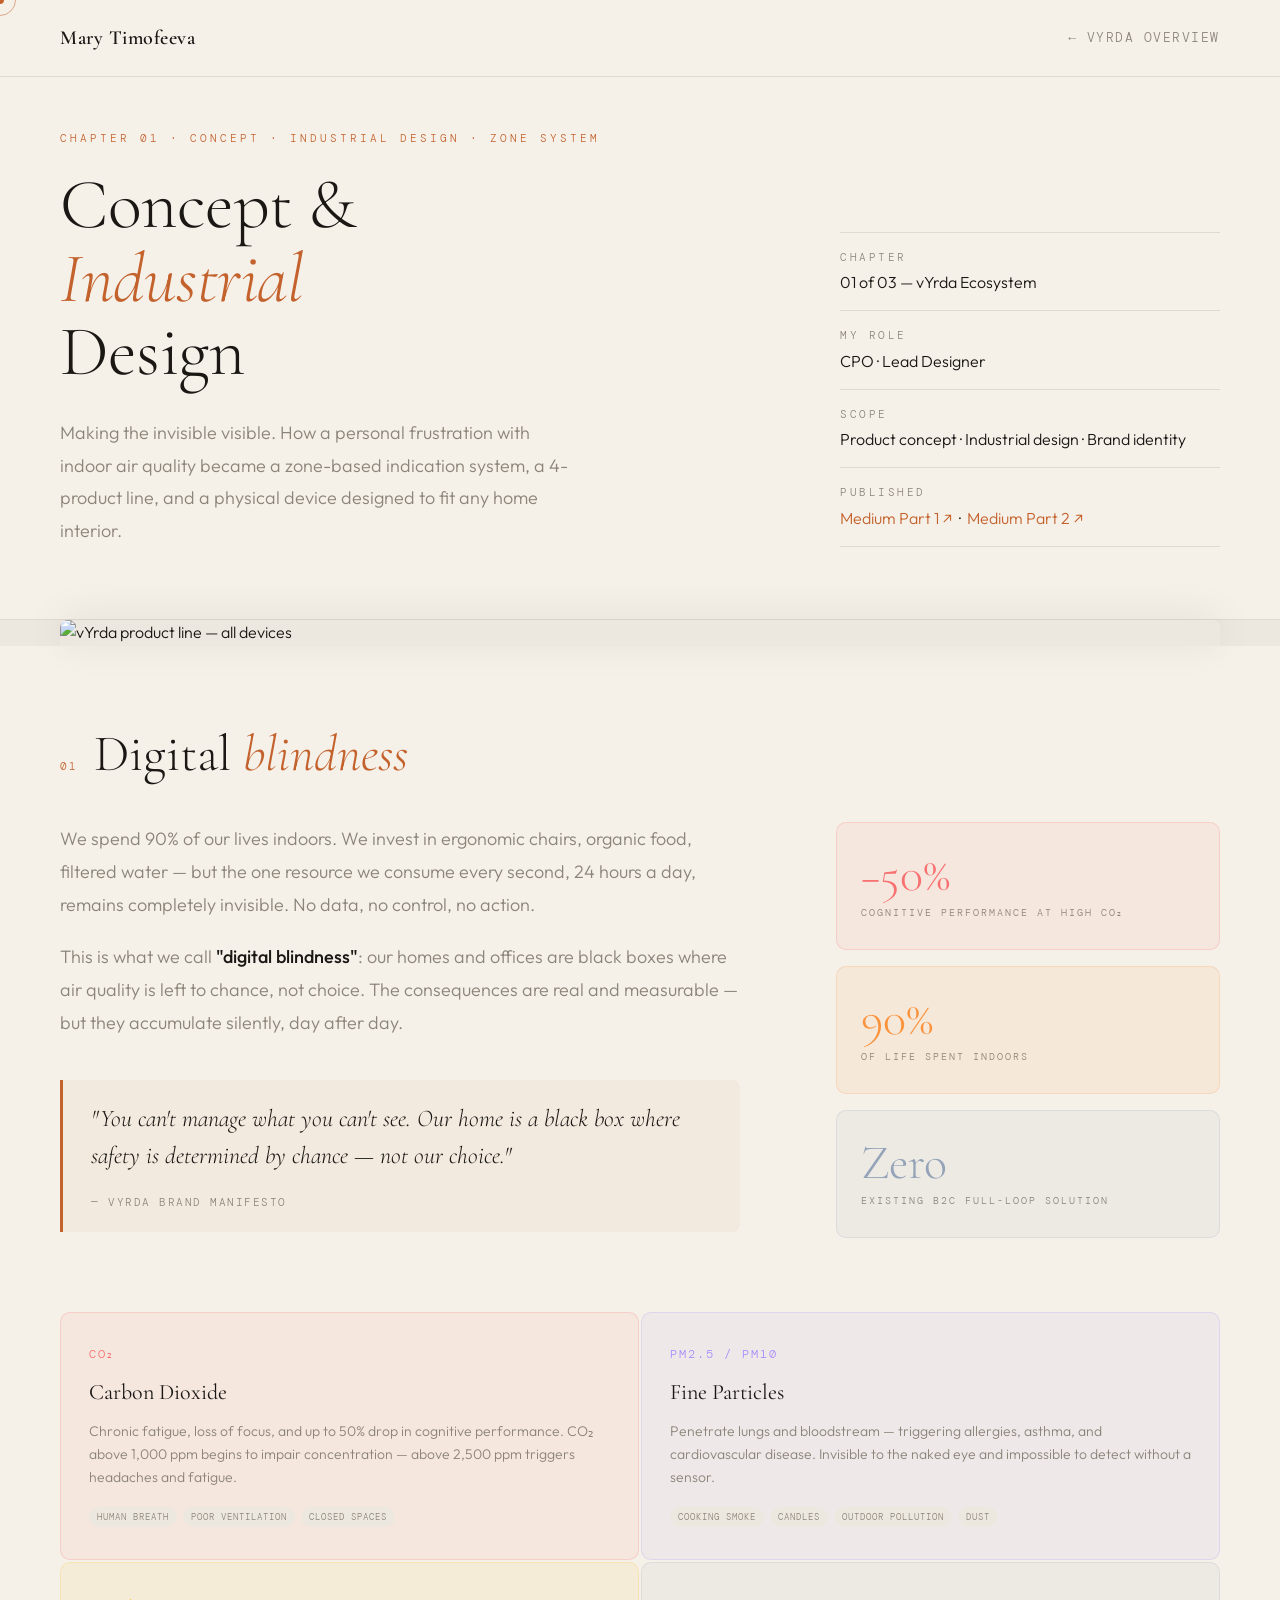
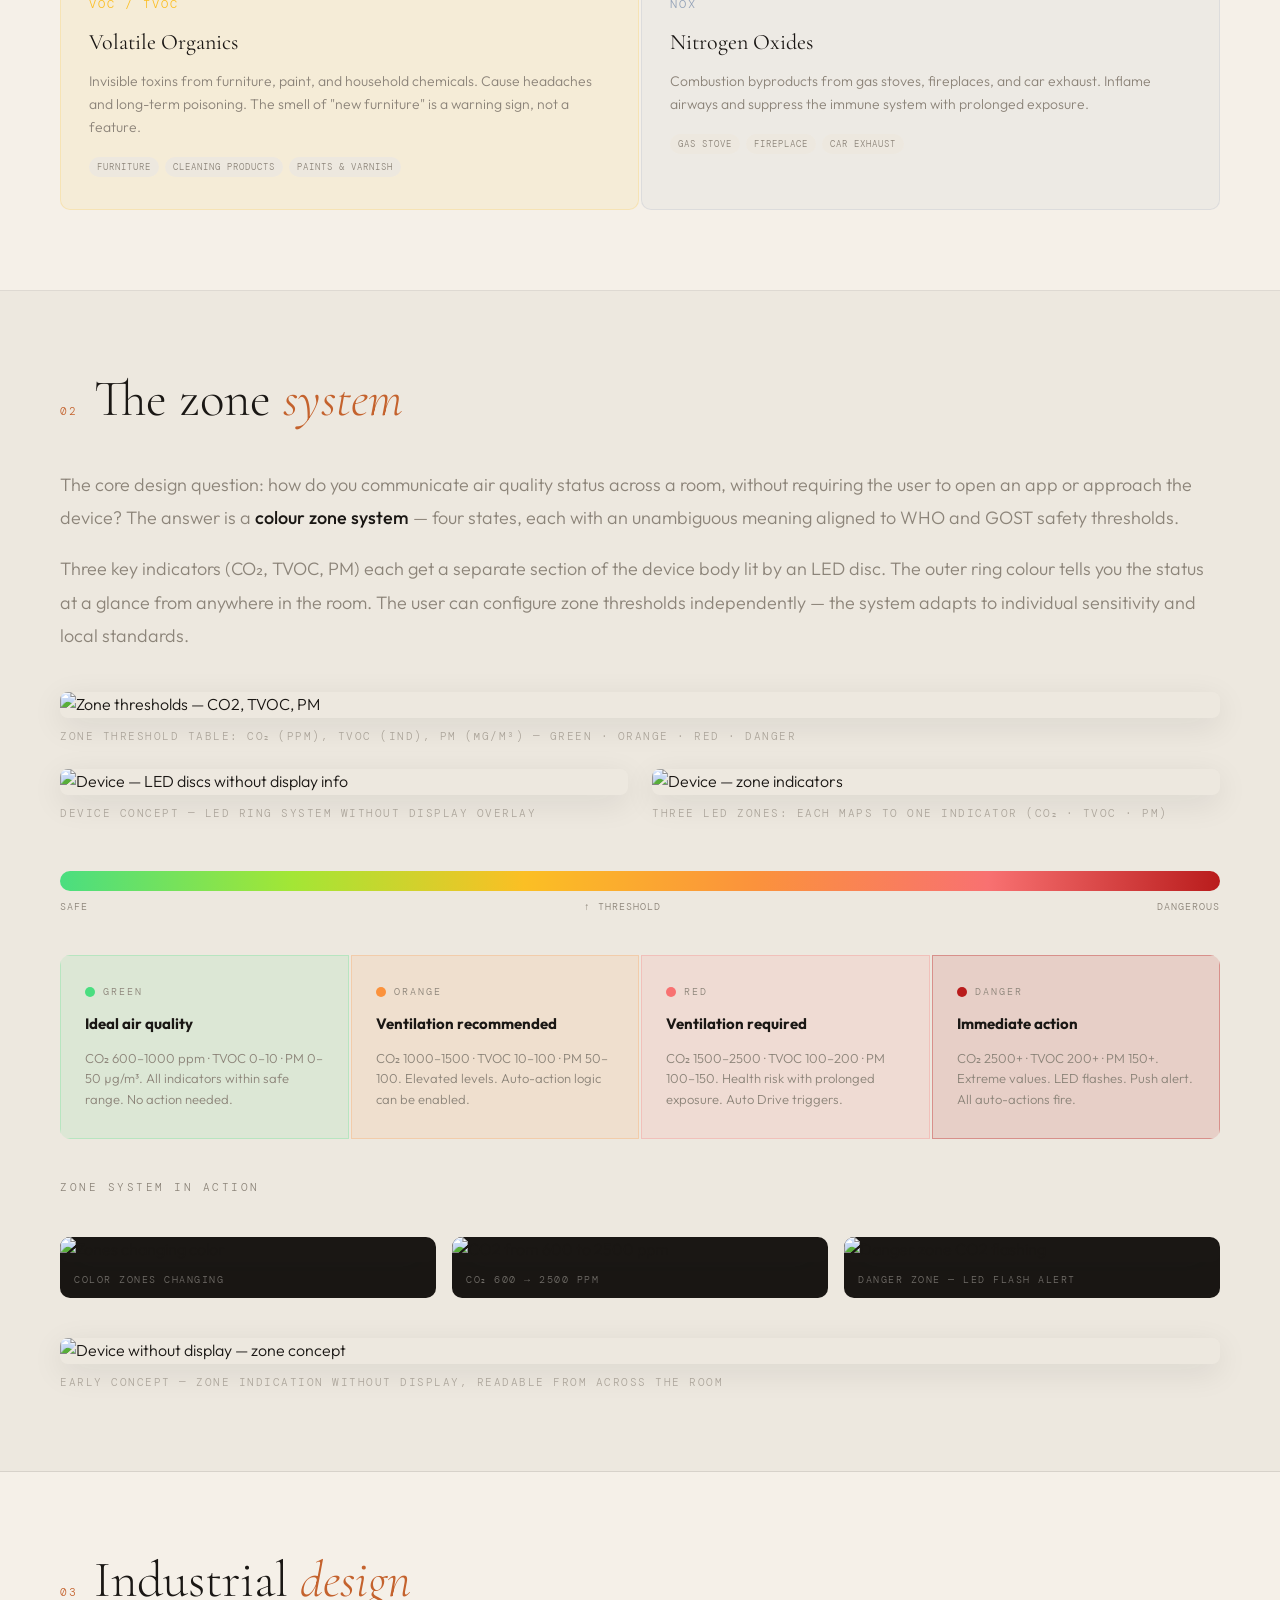
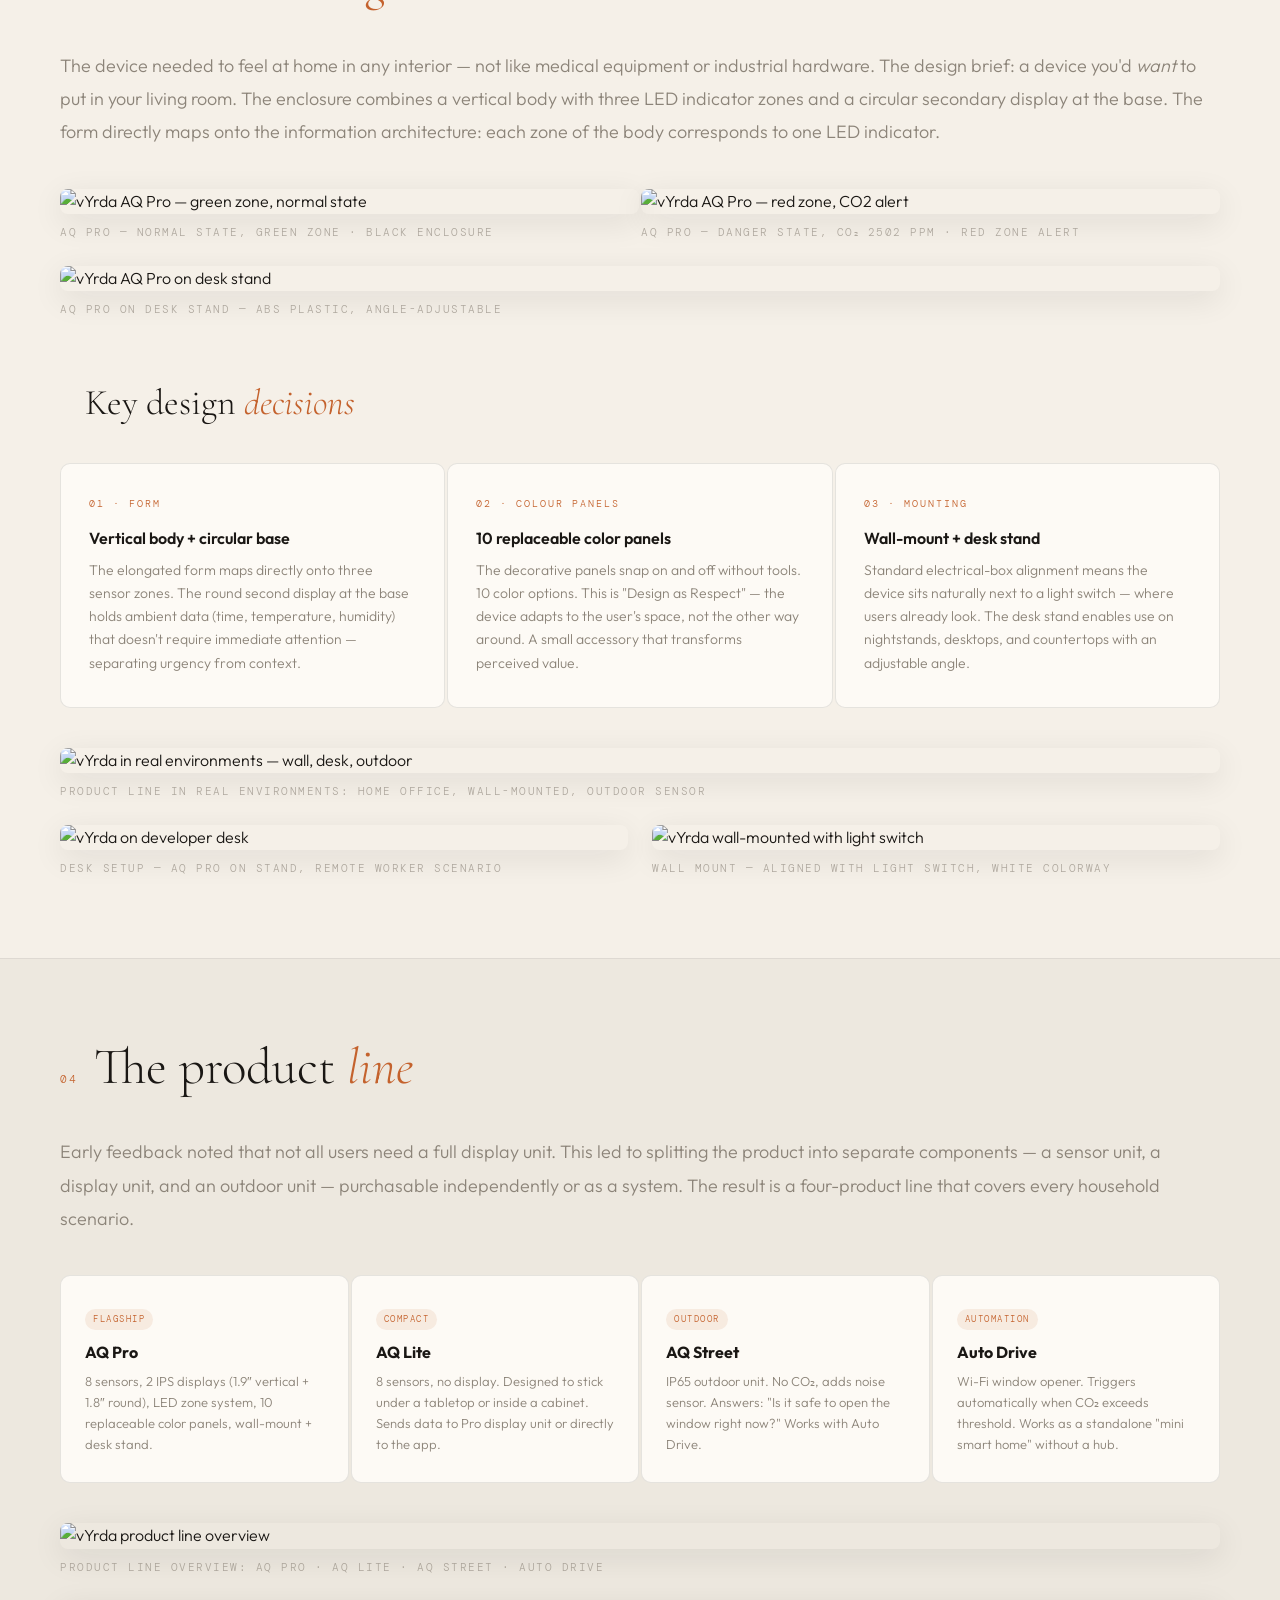
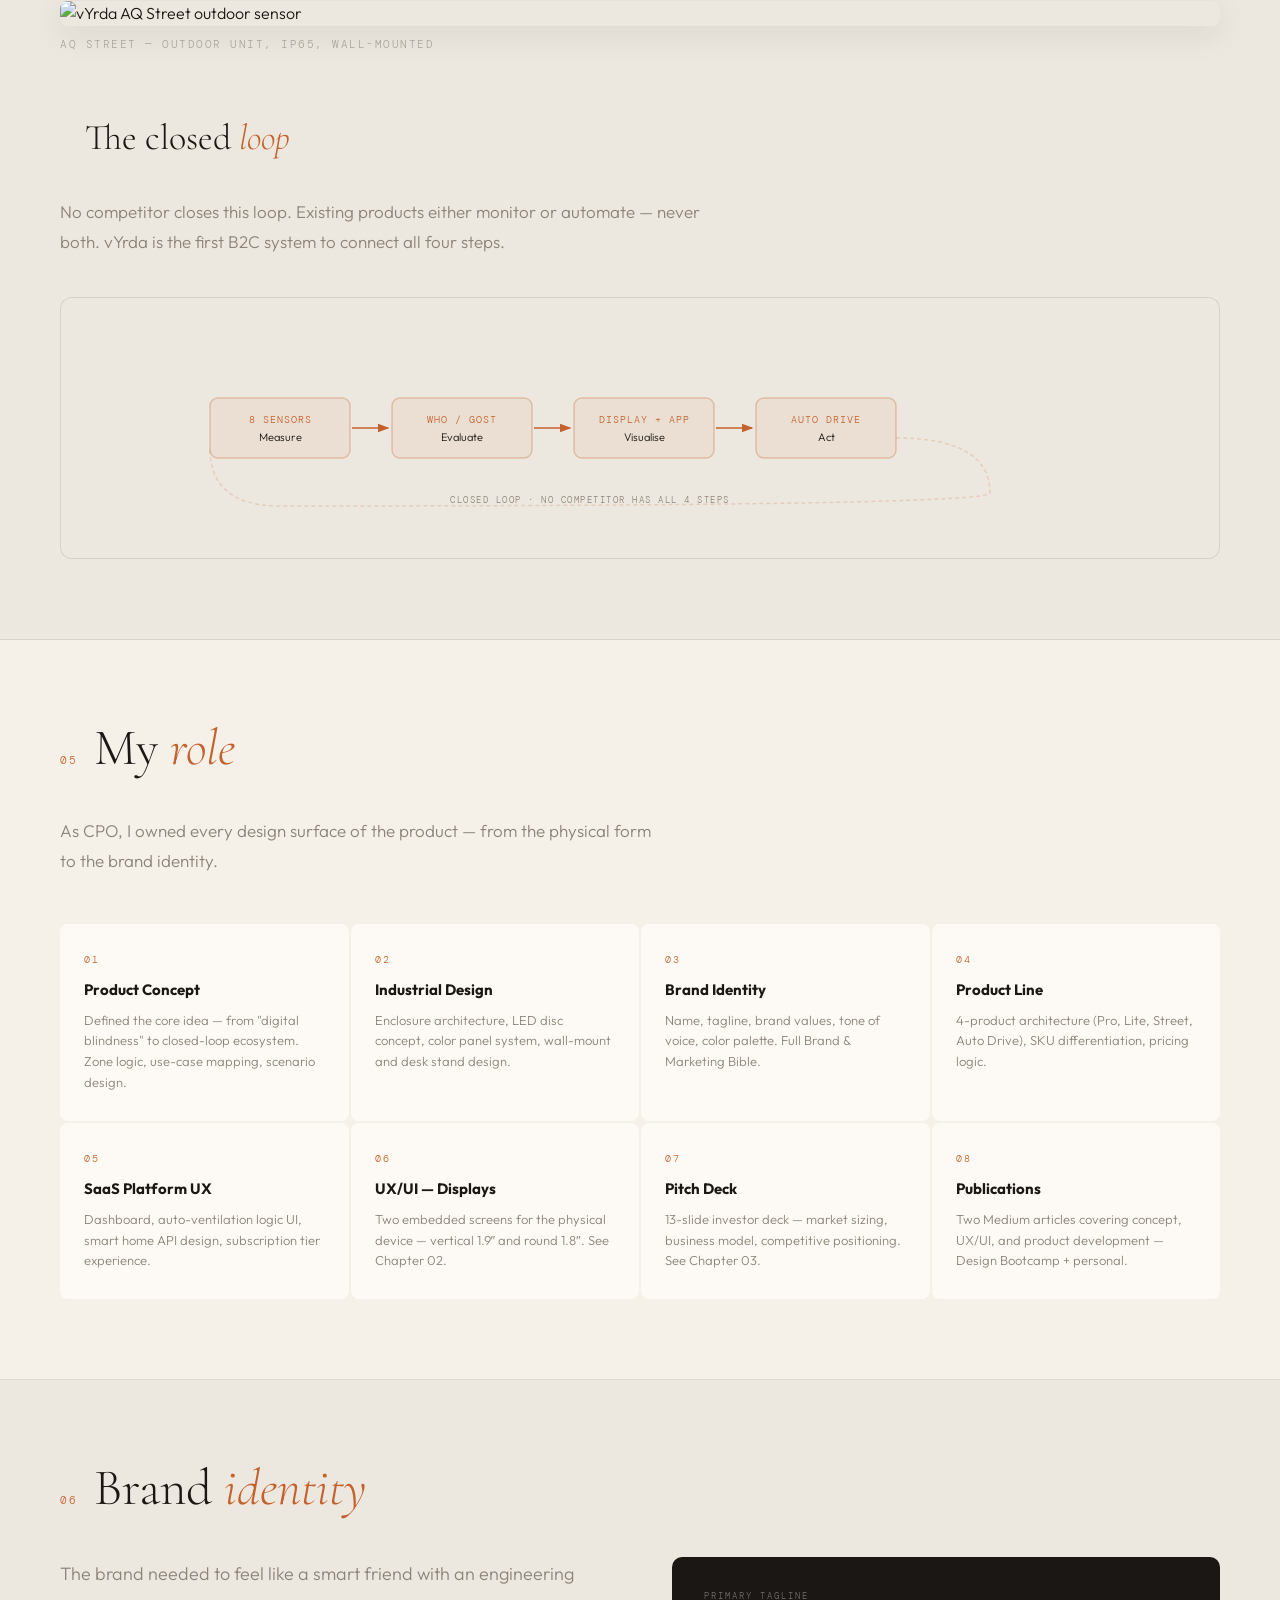
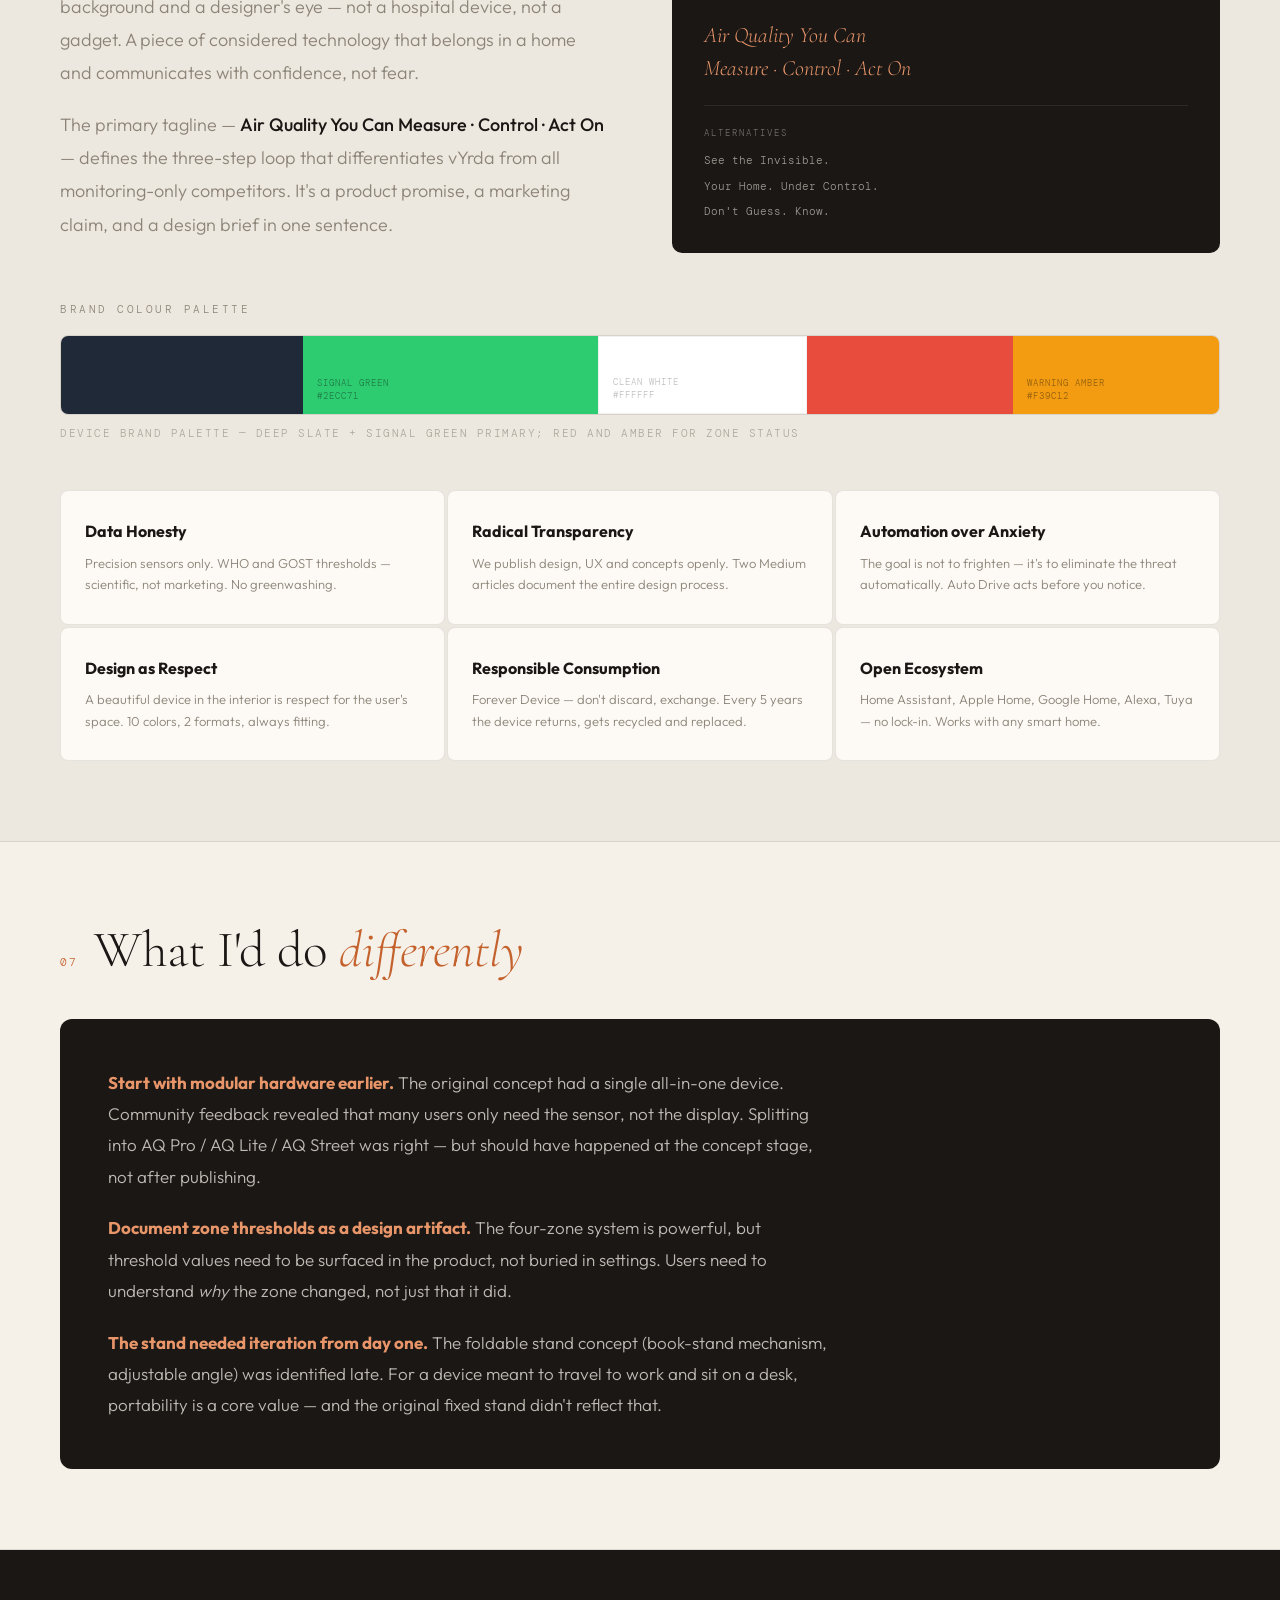
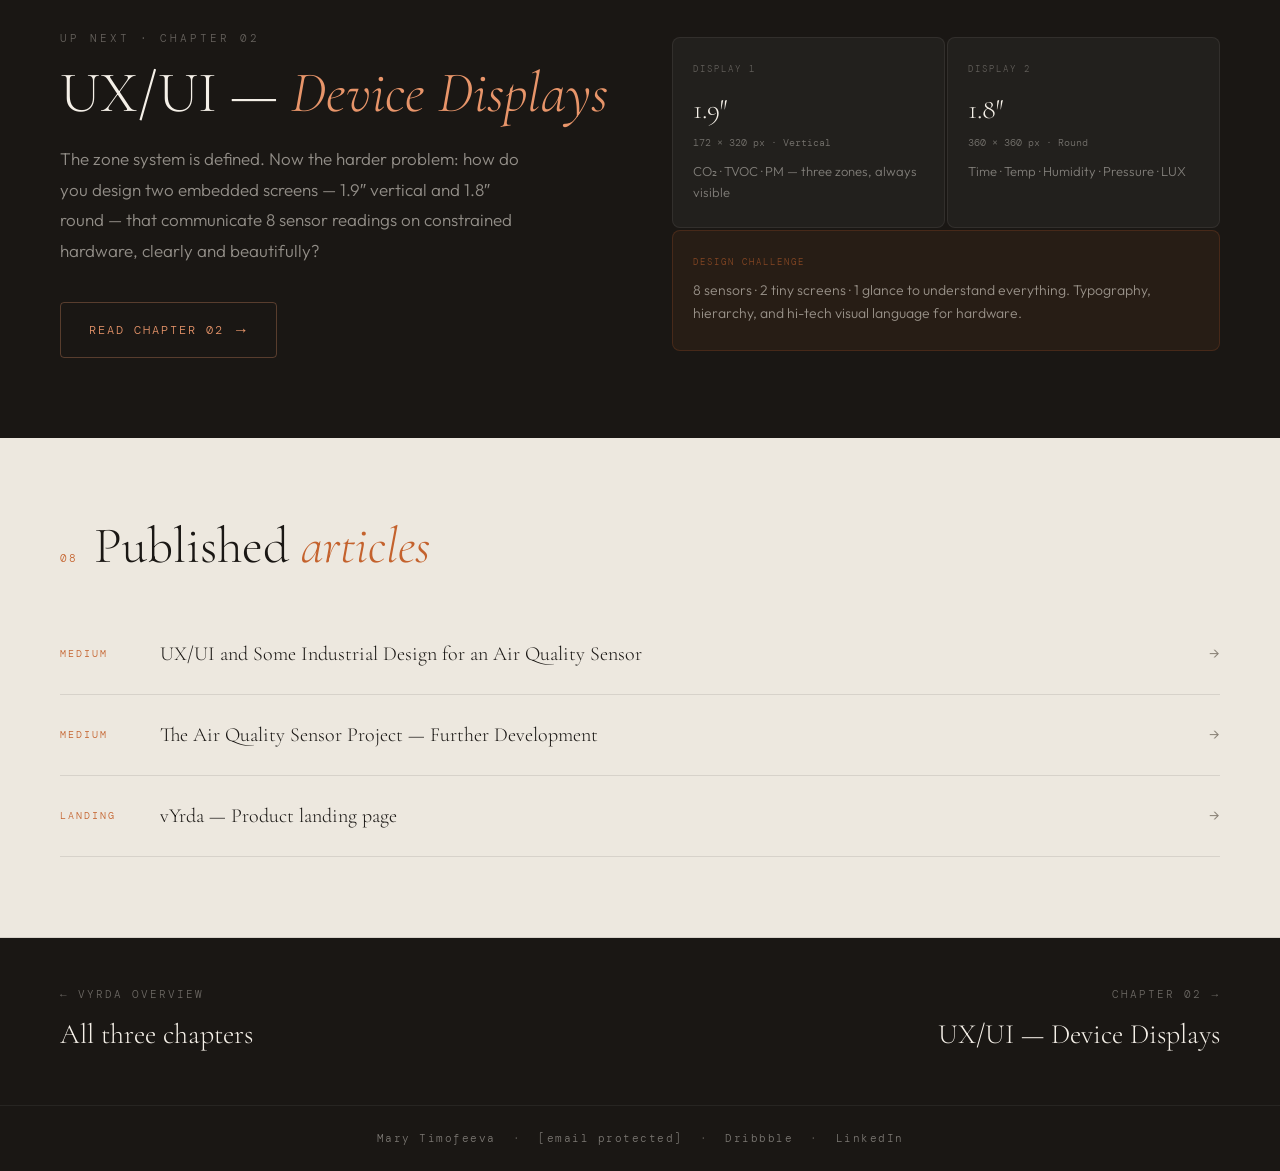
==== case-air-quality-sensor-concept.html @ 061e37b2 "Add files via upload" ====
<!DOCTYPE html>
<html lang="en">
<head>
<meta charset="UTF-8">
<meta name="viewport" content="width=device-width, initial-scale=1.0">
<title>vYrda — Concept & Industrial Design · Mary Timofeeva</title>
<link rel="stylesheet" href="styles.css">
<link rel="stylesheet" href="typography.css">
<style>
/* ── Chapter 01 — page-specific ───────────────────────────── */

.pull-quote {
  border-left: 3px solid var(--accent);
  padding: 20px 28px;
  margin: 40px 0;
  background: rgba(196,98,45,0.04);
  border-radius: 0 8px 8px 0;
}
.pull-quote p {
  font-family: 'Cormorant Garamond', serif;
  font-size: 24px; font-weight: 300; line-height: 1.55;
  color: var(--ink); font-style: italic;
}
.pull-quote cite {
  font-family: 'DM Mono', monospace;
  font-size: 11px; letter-spacing: 1.5px; text-transform: uppercase;
  color: var(--warm-gray); margin-top: 10px; display: block; font-style: normal;
}

.problem-grid {
  display: grid; grid-template-columns: repeat(2, 1fr);
  gap: 2px; margin-top: 40px;
}
.problem-card {
  padding: 32px 28px; border-radius: 10px;
  display: flex; flex-direction: column; gap: 10px;
}
.problem-card.co2  { background: rgba(248,113,113,0.08); border: 1px solid rgba(248,113,113,0.2); }
.problem-card.pm   { background: rgba(167,139,250,0.08); border: 1px solid rgba(167,139,250,0.2); }
.problem-card.voc  { background: rgba(251,191,36,0.08);  border: 1px solid rgba(251,191,36,0.2); }
.problem-card.nox  { background: rgba(148,163,184,0.08); border: 1px solid rgba(148,163,184,0.2); }
.prob-label { font-family: 'DM Mono', monospace; font-size: 12px; letter-spacing: 2px; text-transform: uppercase; }
.problem-card.co2 .prob-label { color: #f87171; }
.problem-card.pm  .prob-label { color: #a78bfa; }
.problem-card.voc .prob-label { color: #fbbf24; }
.problem-card.nox .prob-label { color: #94a3b8; }
.prob-name { font-family: 'Cormorant Garamond', serif; font-size: 22px; font-weight: 400; }
.prob-desc { font-size: 14px; line-height: 1.65; color: var(--warm-gray); }
.prob-sources { display: flex; flex-wrap: wrap; gap: 6px; margin-top: 8px; }
.prob-tag {
  font-family: 'DM Mono', monospace; font-size: 9px; letter-spacing: 1px;
  text-transform: uppercase; padding: 3px 8px; border-radius: 100px;
  background: var(--surface); color: var(--warm-gray);
}

.flow-container {
  background: var(--surface); border-radius: 12px;
  padding: 40px 32px; margin-top: 40px; overflow: hidden;
}

.zone-row { display: flex; gap: 2px; margin-top: 40px; border-radius: 10px; overflow: hidden; }
.zone-block { flex: 1; padding: 28px 24px; display: flex; flex-direction: column; gap: 8px; }
.zone-block.green  { background: rgba(74,222,128,0.10); border: 1px solid rgba(74,222,128,0.25); }
.zone-block.orange { background: rgba(251,146,60,0.10);  border: 1px solid rgba(251,146,60,0.25); }
.zone-block.red    { background: rgba(248,113,113,0.10); border: 1px solid rgba(248,113,113,0.25); }
.zone-block.danger { background: rgba(185,28,28,0.12);   border: 1px solid rgba(185,28,28,0.35); }
.zone-label-row { display: flex; align-items: center; gap: 8px; }
.zone-dot { width: 10px; height: 10px; border-radius: 50%; flex-shrink: 0; }
.zone-dot.green  { background: #4ade80; }
.zone-dot.orange { background: #fb923c; }
.zone-dot.red    { background: #f87171; }
.zone-dot.danger { background: #b91c1c; }
.zone-cat { font-family: 'DM Mono', monospace; font-size: 10px; letter-spacing: 2px; text-transform: uppercase; color: var(--warm-gray); }
.zone-block h4 { margin-bottom: 4px; margin-top: 4px; font-size: 15px; }
.zone-block p  { color: var(--warm-gray); font-size: 13px; }

.gradient-bar {
  height: 20px; border-radius: 100px;
  background: linear-gradient(to right, #4ade80, #a3e635, #fbbf24, #fb923c, #f87171, #b91c1c);
  margin: 24px 0 8px;
}
.gradient-labels {
  display: flex; justify-content: space-between;
  font-family: 'DM Mono', monospace; font-size: 10px;
  letter-spacing: 1px; text-transform: uppercase; color: var(--warm-gray);
}

.gif-row {
  display: grid; grid-template-columns: repeat(3, 1fr);
  gap: 16px; margin-top: 40px;
}
.gif-item { border-radius: 10px; overflow: hidden; background: var(--ink); }
.gif-item img { width: 100%; display: block; }
.gif-item p {
  font-family: 'DM Mono', monospace; font-size: 10px; letter-spacing: 1.5px;
  text-transform: uppercase; color: rgba(245,240,232,0.4);
  padding: 10px 14px; margin: 0;
}

.product-grid { display: grid; grid-template-columns: repeat(4, 1fr); gap: 2px; margin-top: 40px; }
.product-card { background: var(--card); border: 1px solid var(--border); border-radius: 10px; padding: 28px 24px; }
.product-card .price { font-family: 'Cormorant Garamond', serif; font-size: 30px; font-weight: 300; color: var(--accent); margin: 10px 0 8px; }
.product-card h4 { margin-bottom: 6px; }
.product-card p  { color: var(--warm-gray); font-size: 13px; line-height: 1.6; }
.product-badge {
  font-family: 'DM Mono', monospace; font-size: 9px; letter-spacing: 1.5px; text-transform: uppercase;
  padding: 3px 8px; border-radius: 100px; background: rgba(196,98,45,0.1); color: var(--accent);
  margin-bottom: 10px; display: inline-block;
}

.scope-grid { display: grid; grid-template-columns: repeat(4, 1fr); gap: 2px; margin-top: 48px; }
.scope-item { background: var(--card); padding: 28px 24px; border-radius: 8px; }
.scope-num { font-family: 'DM Mono', monospace; font-size: 10px; letter-spacing: 2px; color: var(--accent); display: block; margin-bottom: 10px; }
.scope-item h4 { margin-bottom: 8px; font-size: 15px; }
.scope-item p  { color: var(--warm-gray); font-size: 13px; line-height: 1.6; }

.decision-grid { display: grid; grid-template-columns: repeat(3, 1fr); gap: 2px; margin-top: 40px; }
.decision-card { background: var(--card); border: 1px solid var(--border); border-radius: 10px; padding: 32px 28px; }
.dc-num { font-family: 'DM Mono', monospace; font-size: 10px; letter-spacing: 2px; text-transform: uppercase; color: var(--accent); display: block; margin-bottom: 16px; }
.decision-card h4 { margin-bottom: 10px; }
.decision-card p  { color: var(--warm-gray); font-size: 14px; line-height: 1.65; }

.brand-values { display: grid; grid-template-columns: repeat(3, 1fr); gap: 2px; margin-top: 40px; }
.brand-value { background: var(--card); border: 1px solid var(--border); border-radius: 8px; padding: 28px 24px; }
.brand-value h4 { margin-bottom: 8px; }
.brand-value p  { color: var(--warm-gray); font-size: 13px; line-height: 1.65; }

.palette-row { display: flex; height: 80px; border-radius: 8px; overflow: hidden; margin-top: 16px; }
.palette-swatch { display: flex; align-items: flex-end; padding: 10px 14px; flex: 1; }
.palette-swatch-label { font-family: 'DM Mono', monospace; font-size: 9px; letter-spacing: 1px; line-height: 1.5; }

.reflection-block { background: var(--ink); color: var(--cream); border-radius: 12px; padding: 48px; margin-top: 40px; }
.reflection-block p { font-size: 17px; line-height: 1.85; color: rgba(245,240,232,0.75); max-width: 720px; }
.reflection-block strong { color: var(--accent-light); }

.article-links { margin-top: 40px; }
.article-link-item {
  display: flex; align-items: center; justify-content: space-between;
  padding: 24px 0; border-bottom: 1px solid var(--border);
  text-decoration: none; color: inherit; gap: 24px; transition: padding-left 0.3s;
}
.article-link-item:hover { padding-left: 12px; }
.article-link-item:hover .article-arrow { color: var(--accent); transform: translateX(4px); }
.article-left { display: flex; align-items: center; gap: 20px; }
.article-source { font-family: 'DM Mono', monospace; font-size: 10px; letter-spacing: 2px; text-transform: uppercase; color: var(--accent); width: 80px; flex-shrink: 0; }
.article-title { font-family: 'Cormorant Garamond', serif; font-size: 20px; font-weight: 300; }
.article-arrow { color: var(--warm-gray); transition: color 0.2s, transform 0.2s; }

@media (max-width: 1000px) {
  .problem-grid  { grid-template-columns: 1fr; }
  .scope-grid    { grid-template-columns: 1fr 1fr; }
  .product-grid  { grid-template-columns: 1fr 1fr; }
  .decision-grid { grid-template-columns: 1fr; }
  .brand-values  { grid-template-columns: 1fr 1fr; }
  .zone-row      { flex-direction: column; }
  .gif-row       { grid-template-columns: 1fr; }
}
@media (max-width: 600px) {
  .scope-grid    { grid-template-columns: 1fr; }
  .product-grid  { grid-template-columns: 1fr; }
  .brand-values  { grid-template-columns: 1fr; }
  .reflection-block { padding: 32px 24px; }
}
</style>
</head>
<body>

<div class="cursor" id="cursor"></div>
<div class="cursor-ring" id="cursorRing"></div>

<nav>
  <div class="container">
    <a href="index.html" class="nav-logo">Mary Timofeeva</a>
    <a href="case-air-quality-sensor-index.html" class="nav-back">← vYrda overview</a>
  </div>
</nav>

<!-- ─── HERO ──────────────────────────────────────────────────── -->
<div class="case-hero">
  <div class="container">
  <div>
    <div class="case-eyebrow">Chapter 01 · Concept · Industrial Design · Zone System</div>
    <h1>Concept &amp;<br><em>Industrial</em><br>Design</h1>
    <p class="case-hero-desc">
      Making the invisible visible. How a personal frustration with indoor air quality
      became a zone-based indication system, a 4-product line, and a physical device
      designed to fit any home interior.
    </p>
  </div>
  <div class="case-meta-grid">
    <div class="meta-row">
      <span class="meta-label">Chapter</span>
      <span class="meta-value">01 of 03 — vYrda Ecosystem</span>
    </div>
    <div class="meta-row">
      <span class="meta-label">My Role</span>
      <span class="meta-value">CPO · Lead Designer</span>
    </div>
    <div class="meta-row">
      <span class="meta-label">Scope</span>
      <span class="meta-value">Product concept · Industrial design · Brand identity</span>
    </div>
    <div class="meta-row">
      <span class="meta-label">Published</span>
      <span class="meta-value">
        <a href="https://medium.com/design-bootcamp/ux-ui-and-some-industrial-design-for-an-air-quality-sensor-5907c88cd090" target="_blank">Medium Part 1 ↗</a>
        &nbsp;·&nbsp;
        <a href="https://medium.com/@liberiam/the-air-quality-sensor-project-further-development-6a466597585a" target="_blank">Medium Part 2 ↗</a>
      </span>
    </div>
  </div>
  </div>
</div>

<!-- Cover -->
<div class="cover-strip">
  <div class="container">
    <img src="assets/concept-renders-all.png" alt="vYrda product line — all devices">
  </div>
</div>

<!-- ─── 01 · THE PROBLEM ──────────────────────────────────────── -->
<div class="case-section reveal">
  <div class="container">
  <div class="section-label">
    <span class="section-num">01</span>
    <h2 class="section-title">Digital <em>blindness</em></h2>
  </div>

  <div class="two-col wider-text" style="display:grid; gap:64px; align-items:start;">
    <div class="body-text">
      <p>
        We spend 90% of our lives indoors. We invest in ergonomic chairs, organic food,
        filtered water — but the one resource we consume every second, 24 hours a day,
        remains completely invisible. No data, no control, no action.
      </p>
      <p>
        This is what we call <strong>"digital blindness"</strong>: our homes and offices are
        black boxes where air quality is left to chance, not choice. The consequences
        are real and measurable — but they accumulate silently, day after day.
      </p>
      <div class="pull-quote">
        <p>"You can't manage what you can't see. Our home is a black box where safety is determined by chance — not our choice."</p>
        <cite>— vYrda Brand Manifesto</cite>
      </div>
    </div>
    <div>
      <div style="display:flex; flex-direction:column; gap:16px;">
        <div style="padding:28px 24px; background:rgba(248,113,113,0.08); border:1px solid rgba(248,113,113,0.2); border-radius:10px;">
          <div style="font-family:'Cormorant Garamond',serif; font-size:48px; font-weight:300; color:#f87171; line-height:1;">−50%</div>
          <div style="font-family:'DM Mono',monospace; font-size:10px; letter-spacing:2px; text-transform:uppercase; color:var(--warm-gray); margin-top:6px;">cognitive performance at high CO₂</div>
        </div>
        <div style="padding:28px 24px; background:rgba(251,146,60,0.08); border:1px solid rgba(251,146,60,0.2); border-radius:10px;">
          <div style="font-family:'Cormorant Garamond',serif; font-size:48px; font-weight:300; color:#fb923c; line-height:1;">90%</div>
          <div style="font-family:'DM Mono',monospace; font-size:10px; letter-spacing:2px; text-transform:uppercase; color:var(--warm-gray); margin-top:6px;">of life spent indoors</div>
        </div>
        <div style="padding:28px 24px; background:rgba(148,163,184,0.08); border:1px solid rgba(148,163,184,0.2); border-radius:10px;">
          <div style="font-family:'Cormorant Garamond',serif; font-size:48px; font-weight:300; color:#94a3b8; line-height:1;">Zero</div>
          <div style="font-family:'DM Mono',monospace; font-size:10px; letter-spacing:2px; text-transform:uppercase; color:var(--warm-gray); margin-top:6px;">existing B2C full-loop solution</div>
        </div>
      </div>
    </div>
  </div>

  <div class="problem-grid">
    <div class="problem-card co2">
      <span class="prob-label">CO₂</span>
      <div class="prob-name">Carbon Dioxide</div>
      <p class="prob-desc">Chronic fatigue, loss of focus, and up to 50% drop in cognitive performance. CO₂ above 1,000 ppm begins to impair concentration — above 2,500 ppm triggers headaches and fatigue.</p>
      <div class="prob-sources">
        <span class="prob-tag">Human breath</span>
        <span class="prob-tag">Poor ventilation</span>
        <span class="prob-tag">Closed spaces</span>
      </div>
    </div>
    <div class="problem-card pm">
      <span class="prob-label">PM2.5 / PM10</span>
      <div class="prob-name">Fine Particles</div>
      <p class="prob-desc">Penetrate lungs and bloodstream — triggering allergies, asthma, and cardiovascular disease. Invisible to the naked eye and impossible to detect without a sensor.</p>
      <div class="prob-sources">
        <span class="prob-tag">Cooking smoke</span>
        <span class="prob-tag">Candles</span>
        <span class="prob-tag">Outdoor pollution</span>
        <span class="prob-tag">Dust</span>
      </div>
    </div>
    <div class="problem-card voc">
      <span class="prob-label">VOC / TVOC</span>
      <div class="prob-name">Volatile Organics</div>
      <p class="prob-desc">Invisible toxins from furniture, paint, and household chemicals. Cause headaches and long-term poisoning. The smell of "new furniture" is a warning sign, not a feature.</p>
      <div class="prob-sources">
        <span class="prob-tag">Furniture</span>
        <span class="prob-tag">Cleaning products</span>
        <span class="prob-tag">Paints &amp; varnish</span>
      </div>
    </div>
    <div class="problem-card nox">
      <span class="prob-label">NOx</span>
      <div class="prob-name">Nitrogen Oxides</div>
      <p class="prob-desc">Combustion byproducts from gas stoves, fireplaces, and car exhaust. Inflame airways and suppress the immune system with prolonged exposure.</p>
      <div class="prob-sources">
        <span class="prob-tag">Gas stove</span>
        <span class="prob-tag">Fireplace</span>
        <span class="prob-tag">Car exhaust</span>
      </div>
    </div>
  </div>
  </div>
</div>

<!-- ─── 02 · ZONE SYSTEM ──────────────────────────────────────── -->
<div class="case-section alt reveal">
  <div class="container">
  <div class="section-label">
    <span class="section-num">02</span>
    <h2 class="section-title">The zone <em>system</em></h2>
  </div>

  <div class="body-text" style="max-width:100%;">
    <p>
      The core design question: how do you communicate air quality status
      across a room, without requiring the user to open an app or approach the device?
      The answer is a <strong>colour zone system</strong> — four states, each with an unambiguous
      meaning aligned to WHO and GOST safety thresholds.
    </p>
    <p>
      Three key indicators (CO₂, TVOC, PM) each get a separate section of the device body
      lit by an LED disc. The outer ring colour tells you the status at a glance
      from anywhere in the room. The user can configure zone thresholds independently —
      the system adapts to individual sensitivity and local standards.
    </p>
  </div>

  <!-- Zone threshold table from article -->
  <div style="margin-top:40px;" class="reveal">
    <img src="assets/img_zones.png" alt="Zone thresholds — CO2, TVOC, PM" class="case-img">
    <p class="img-caption" style="margin-top:10px; color:var(--warm-gray);">Zone threshold table: CO₂ (ppm), TVOC (ind), PM (µg/m³) — green · orange · red · danger</p>
  </div>

  <!-- Zone concept diagrams -->
  <div class="two-col reveal" style="display:grid; gap:24px; margin-top:24px; align-items:start;">
    <div>
      <img src="assets/concept-device-nodisplay.png" alt="Device — LED discs without display info" class="case-img">
      <p class="img-caption" style="margin-top:10px; color:var(--warm-gray);">Device concept — LED ring system without display overlay</p>
    </div>
    <div>
      <img src="assets/concept-device-nodisplay1.png" alt="Device — zone indicators" class="case-img">
      <p class="img-caption" style="margin-top:10px; color:var(--warm-gray);">Three LED zones: each maps to one indicator (CO₂ · TVOC · PM)</p>
    </div>
  </div>

  <!-- Gradient bar -->
  <div class="reveal" style="margin-top:48px;">
    <div class="gradient-bar"></div>
    <div class="gradient-labels">
      <span>Safe</span>
      <span>↑ Threshold</span>
      <span>Dangerous</span>
    </div>
  </div>

  <div class="zone-row reveal">
    <div class="zone-block green">
      <div class="zone-label-row"><div class="zone-dot green"></div><span class="zone-cat">Green</span></div>
      <h4>Ideal air quality</h4>
      <p>CO₂ 600–1000 ppm · TVOC 0–10 · PM 0–50 µg/m³. All indicators within safe range. No action needed.</p>
    </div>
    <div class="zone-block orange">
      <div class="zone-label-row"><div class="zone-dot orange"></div><span class="zone-cat">Orange</span></div>
      <h4>Ventilation recommended</h4>
      <p>CO₂ 1000–1500 · TVOC 10–100 · PM 50–100. Elevated levels. Auto-action logic can be enabled.</p>
    </div>
    <div class="zone-block red">
      <div class="zone-label-row"><div class="zone-dot red"></div><span class="zone-cat">Red</span></div>
      <h4>Ventilation required</h4>
      <p>CO₂ 1500–2500 · TVOC 100–200 · PM 100–150. Health risk with prolonged exposure. Auto Drive triggers.</p>
    </div>
    <div class="zone-block danger">
      <div class="zone-label-row"><div class="zone-dot danger"></div><span class="zone-cat">Danger</span></div>
      <h4>Immediate action</h4>
      <p>CO₂ 2500+ · TVOC 200+ · PM 150+. Extreme values. LED flashes. Push alert. All auto-actions fire.</p>
    </div>
  </div>

  <!-- GIFs — zone animations -->
  <div style="margin-top:40px;" class="reveal">
    <div class="meta-label" style="margin-bottom:16px;">Zone system in action</div>
    <div class="gif-row">
      <div class="gif-item">
        <img src="assets/gif-changing-colors.gif" alt="Zones changing color" class="case-img">
        <p>Color zones changing</p>
      </div>
      <div class="gif-item">
        <img src="assets/gif-co2-levels.gif" alt="CO2 from 600 to 2500 ppm" class="case-img">
        <p>CO₂ 600 → 2500 ppm</p>
      </div>
      <div class="gif-item">
        <img src="assets/gif-danger-flash.gif" alt="Danger zone CO2 flashing" class="case-img">
        <p>Danger zone — LED flash alert</p>
      </div>
    </div>
  </div>

  <!-- no-display zone diagram -->
  <div style="margin-top:40px;" class="reveal">
    <img src="assets/concept-nodisplay-zones.png" alt="Device without display — zone concept" class="case-img">
    <p class="img-caption" style="margin-top:10px; color:var(--warm-gray);">Early concept — zone indication without display, readable from across the room</p>
  </div>
  </div>
</div>

<!-- ─── 03 · INDUSTRIAL DESIGN ───────────────────────────────── -->
<div class="case-section reveal">
  <div class="container">
  <div class="section-label">
    <span class="section-num">03</span>
    <h2 class="section-title">Industrial <em>design</em></h2>
  </div>

  <div class="body-text" style="max-width:100%;">
    <p>
      The device needed to feel at home in any interior — not like medical equipment
      or industrial hardware. The design brief: a device you'd <em>want</em> to put in
      your living room. The enclosure combines a vertical body with three LED indicator
      zones and a circular secondary display at the base. The form directly maps onto
      the information architecture: each zone of the body corresponds to one LED indicator.
    </p>
  </div>

  <!-- 3D renders — green and red states -->
  <div class="two-col reveal" style="display:grid; gap:2px; margin-top:40px;">
    <div>
      <img src="assets/render-green.png" alt="vYrda AQ Pro — green zone, normal state" class="case-img">
      <p class="img-caption" style="margin-top:10px; color:var(--warm-gray);">AQ Pro — normal state, green zone · black enclosure</p>
    </div>
    <div>
      <img src="assets/render-red.png" alt="vYrda AQ Pro — red zone, CO2 alert" class="case-img">
      <p class="img-caption" style="margin-top:10px; color:var(--warm-gray);">AQ Pro — danger state, CO₂ 2502 ppm · red zone alert</p>
    </div>
  </div>

  <!-- Stand render -->
  <div style="margin-top:24px;" class="reveal">
    <img src="assets/render-stand.png" alt="vYrda AQ Pro on desk stand" class="case-img">
    <p class="img-caption" style="margin-top:10px; color:var(--warm-gray);">AQ Pro on desk stand — ABS plastic, angle-adjustable</p>
  </div>

  <!-- Key design decisions -->
  <div class="section-label reveal" style="margin-top:64px;">
    <span class="section-num" style="opacity:0">–</span>
    <h3 class="section-title" style="font-size:clamp(22px,3vw,36px);">Key design <em>decisions</em></h3>
  </div>

  <div class="decision-grid reveal">
    <div class="decision-card">
      <span class="dc-num">01 · Form</span>
      <h4>Vertical body + circular base</h4>
      <p>The elongated form maps directly onto three sensor zones. The round second display at the base holds ambient data (time, temperature, humidity) that doesn't require immediate attention — separating urgency from context.</p>
    </div>
    <div class="decision-card">
      <span class="dc-num">02 · Colour panels</span>
      <h4>10 replaceable color panels</h4>
      <p>The decorative panels snap on and off without tools. 10 color options. This is "Design as Respect" — the device adapts to the user's space, not the other way around. A small accessory that transforms perceived value.</p>
    </div>
    <div class="decision-card">
      <span class="dc-num">03 · Mounting</span>
      <h4>Wall-mount + desk stand</h4>
      <p>Standard electrical-box alignment means the device sits naturally next to a light switch — where users already look. The desk stand enables use on nightstands, desktops, and countertops with an adjustable angle.</p>
    </div>
  </div>

  <!-- Lifestyle renders -->
  <div style="margin-top:40px;" class="reveal">
    <img src="assets/concept-renders-all.png" alt="vYrda in real environments — wall, desk, outdoor" class="case-img">
    <p class="img-caption" style="margin-top:10px; color:var(--warm-gray);">Product line in real environments: home office, wall-mounted, outdoor sensor</p>
  </div>

  <div class="img-row reveal" style="margin-top:24px;">
    <div>
      <img src="assets/lifestyle-desk.png" alt="vYrda on developer desk" class="case-img">
      <p class="img-caption" style="margin-top:10px; color:var(--warm-gray);">Desk setup — AQ Pro on stand, remote worker scenario</p>
    </div>
    <div>
      <img src="assets/lifestyle-wall.png" alt="vYrda wall-mounted with light switch" class="case-img">
      <p class="img-caption" style="margin-top:10px; color:var(--warm-gray);">Wall mount — aligned with light switch, white colorway</p>
    </div>
  </div>
  </div>
</div>

<!-- ─── 04 · PRODUCT LINE ─────────────────────────────────────── -->
<div class="case-section alt reveal">
  <div class="container">
  <div class="section-label">
    <span class="section-num">04</span>
    <h2 class="section-title">The product <em>line</em></h2>
  </div>

  <div class="body-text" style="max-width:100%;">
    <p>
      Early feedback noted that not all users need a full display unit. This led to
      splitting the product into separate components — a sensor unit, a display unit,
      and an outdoor unit — purchasable independently or as a system.
      The result is a four-product line that covers every household scenario.
    </p>
  </div>

  <div class="product-grid reveal">
    <div class="product-card">
      <span class="product-badge">Flagship</span>
      <h4>AQ Pro</h4>
      <p>8 sensors, 2 IPS displays (1.9″ vertical + 1.8″ round), LED zone system, 10 replaceable color panels, wall-mount + desk stand.</p>
    </div>
    <div class="product-card">
      <span class="product-badge">Compact</span>
      <h4>AQ Lite</h4>
      <p>8 sensors, no display. Designed to stick under a tabletop or inside a cabinet. Sends data to Pro display unit or directly to the app.</p>
    </div>
    <div class="product-card">
      <span class="product-badge">Outdoor</span>
      <h4>AQ Street</h4>
      <p>IP65 outdoor unit. No CO₂, adds noise sensor. Answers: "Is it safe to open the window right now?" Works with Auto Drive.</p>
    </div>
    <div class="product-card">
      <span class="product-badge">Automation</span>
      <h4>Auto Drive</h4>
      <p>Wi-Fi window opener. Triggers automatically when CO₂ exceeds threshold. Works as a standalone "mini smart home" without a hub.</p>
    </div>
  </div>

  <!-- Product line pitch slide -->
  <div style="margin-top:40px;" class="reveal">
    <img src="assets/pitch-product-line.png" alt="vYrda product line overview" class="case-img">
    <p class="img-caption" style="margin-top:10px; color:var(--warm-gray);">Product line overview: AQ Pro · AQ Lite · AQ Street · Auto Drive</p>
  </div>

  <!-- outdoor lifestyle -->
  <div style="margin-top:24px;" class="reveal">
    <img src="assets/lifestyle-outdoor.png" alt="vYrda AQ Street outdoor sensor" class="case-img">
    <p class="img-caption" style="margin-top:10px; color:var(--warm-gray);">AQ Street — outdoor unit, IP65, wall-mounted</p>
  </div>

  <!-- Full loop SVG -->
  <div class="section-label reveal" style="margin-top:64px;">
    <span class="section-num" style="opacity:0">–</span>
    <h3 class="section-title" style="font-size:clamp(22px,3vw,36px);">The closed <em>loop</em></h3>
  </div>
  <p class="reveal" style="font-size:17px; line-height:1.75; color:var(--warm-gray); max-width:640px; margin-top:16px;">
    No competitor closes this loop. Existing products either monitor or automate — never both.
    vYrda is the first B2C system to connect all four steps.
  </p>

  <div class="flow-container reveal">
    <svg viewBox="0 0 900 180" xmlns="http://www.w3.org/2000/svg" style="width:100%; max-height:180px;">
      <defs>
        <marker id="arr" markerWidth="8" markerHeight="8" refX="7" refY="3" orient="auto">
          <path d="M0,0 L0,6 L8,3 z" fill="#C4622D"/>
        </marker>
      </defs>
      <rect x="20"  y="60" width="140" height="60" rx="8" fill="rgba(196,98,45,0.07)" stroke="rgba(196,98,45,0.3)" stroke-width="1.5"/>
      <text x="90"  y="85" text-anchor="middle" font-family="DM Mono,monospace" font-size="10" fill="#C4622D" letter-spacing="1">8 SENSORS</text>
      <text x="90"  y="103" text-anchor="middle" font-family="Outfit,sans-serif" font-size="11" fill="#1A1714">Measure</text>
      <line x1="162" y1="90" x2="198" y2="90" stroke="#C4622D" stroke-width="1.5" marker-end="url(#arr)"/>
      <rect x="202" y="60" width="140" height="60" rx="8" fill="rgba(196,98,45,0.07)" stroke="rgba(196,98,45,0.3)" stroke-width="1.5"/>
      <text x="272" y="85" text-anchor="middle" font-family="DM Mono,monospace" font-size="10" fill="#C4622D" letter-spacing="1">WHO / GOST</text>
      <text x="272" y="103" text-anchor="middle" font-family="Outfit,sans-serif" font-size="11" fill="#1A1714">Evaluate</text>
      <line x1="344" y1="90" x2="380" y2="90" stroke="#C4622D" stroke-width="1.5" marker-end="url(#arr)"/>
      <rect x="384" y="60" width="140" height="60" rx="8" fill="rgba(196,98,45,0.07)" stroke="rgba(196,98,45,0.3)" stroke-width="1.5"/>
      <text x="454" y="85" text-anchor="middle" font-family="DM Mono,monospace" font-size="10" fill="#C4622D" letter-spacing="1">DISPLAY + APP</text>
      <text x="454" y="103" text-anchor="middle" font-family="Outfit,sans-serif" font-size="11" fill="#1A1714">Visualise</text>
      <line x1="526" y1="90" x2="562" y2="90" stroke="#C4622D" stroke-width="1.5" marker-end="url(#arr)"/>
      <rect x="566" y="60" width="140" height="60" rx="8" fill="rgba(196,98,45,0.07)" stroke="rgba(196,98,45,0.3)" stroke-width="1.5"/>
      <text x="636" y="85" text-anchor="middle" font-family="DM Mono,monospace" font-size="10" fill="#C4622D" letter-spacing="1">AUTO DRIVE</text>
      <text x="636" y="103" text-anchor="middle" font-family="Outfit,sans-serif" font-size="11" fill="#1A1714">Act</text>
      <path d="M706,100 Q800,100 800,155 Q800,168 90,168 Q20,168 20,110" fill="none" stroke="rgba(196,98,45,0.2)" stroke-width="1.5" stroke-dasharray="4,3"/>
      <text x="400" y="165" text-anchor="middle" font-family="DM Mono,monospace" font-size="9" fill="#8C8479" letter-spacing="1.5">CLOSED LOOP · NO COMPETITOR HAS ALL 4 STEPS</text>
    </svg>
  </div>
  </div>
</div>

<!-- ─── 05 · MY ROLE ─────────────────────────────────────────── -->
<div class="case-section reveal">
  <div class="container">
  <div class="section-label">
    <span class="section-num">05</span>
    <h2 class="section-title">My <em>role</em></h2>
  </div>
  <p style="font-size:17px; line-height:1.75; color:var(--warm-gray); max-width:600px; margin-top:8px;">
    As CPO, I owned every design surface of the product —
    from the physical form to the brand identity.
  </p>
  <div class="scope-grid reveal">
    <div class="scope-item">
      <span class="scope-num">01</span>
      <h4>Product Concept</h4>
      <p>Defined the core idea — from "digital blindness" to closed-loop ecosystem. Zone logic, use-case mapping, scenario design.</p>
    </div>
    <div class="scope-item">
      <span class="scope-num">02</span>
      <h4>Industrial Design</h4>
      <p>Enclosure architecture, LED disc concept, color panel system, wall-mount and desk stand design.</p>
    </div>
    <div class="scope-item">
      <span class="scope-num">03</span>
      <h4>Brand Identity</h4>
      <p>Name, tagline, brand values, tone of voice, color palette. Full Brand &amp; Marketing Bible.</p>
    </div>
    <div class="scope-item">
      <span class="scope-num">04</span>
      <h4>Product Line</h4>
      <p>4-product architecture (Pro, Lite, Street, Auto Drive), SKU differentiation, pricing logic.</p>
    </div>
    <div class="scope-item">
      <span class="scope-num">05</span>
      <h4>SaaS Platform UX</h4>
      <p>Dashboard, auto-ventilation logic UI, smart home API design, subscription tier experience.</p>
    </div>
    <div class="scope-item">
      <span class="scope-num">06</span>
      <h4>UX/UI — Displays</h4>
      <p>Two embedded screens for the physical device — vertical 1.9″ and round 1.8″. See Chapter 02.</p>
    </div>
    <div class="scope-item">
      <span class="scope-num">07</span>
      <h4>Pitch Deck</h4>
      <p>13-slide investor deck — market sizing, business model, competitive positioning. See Chapter 03.</p>
    </div>
    <div class="scope-item">
      <span class="scope-num">08</span>
      <h4>Publications</h4>
      <p>Two Medium articles covering concept, UX/UI, and product development — Design Bootcamp + personal.</p>
    </div>
  </div>
  </div>
</div>

<!-- ─── 06 · BRAND ───────────────────────────────────────────── -->
<div class="case-section alt reveal">
  <div class="container">
  <div class="section-label">
    <span class="section-num">06</span>
    <h2 class="section-title">Brand <em>identity</em></h2>
  </div>

  <div class="two-col" style="display:grid; gap:64px; align-items:start;">
    <div class="body-text">
      <p>
        The brand needed to feel like a smart friend with an engineering background
        and a designer's eye — not a hospital device, not a gadget. A piece of
        considered technology that belongs in a home and communicates with confidence,
        not fear.
      </p>
      <p>
        The primary tagline — <strong>Air Quality You Can Measure · Control · Act On</strong> —
        defines the three-step loop that differentiates vYrda from all monitoring-only
        competitors. It's a product promise, a marketing claim, and a design brief
        in one sentence.
      </p>
    </div>
    <div>
      <div style="background:var(--ink); padding:32px; border-radius:10px;">
        <div style="font-family:'DM Mono',monospace; font-size:9px; letter-spacing:2px; text-transform:uppercase; color:rgba(245,240,232,0.4); margin-bottom:16px;">Primary tagline</div>
        <div style="font-family:'Cormorant Garamond',serif; font-size:22px; font-weight:300; color:var(--accent-light); line-height:1.5; font-style:italic;">Air Quality You Can<br>Measure · Control · Act On</div>
        <div style="height:1px; background:rgba(255,255,255,0.08); margin:20px 0;"></div>
        <div style="font-family:'DM Mono',monospace; font-size:9px; letter-spacing:2px; text-transform:uppercase; color:rgba(245,240,232,0.4); margin-bottom:12px;">Alternatives</div>
        <div style="display:flex; flex-direction:column; gap:8px;">
          <span style="font-family:'DM Mono',monospace; font-size:11px; color:rgba(245,240,232,0.6);">See the Invisible.</span>
          <span style="font-family:'DM Mono',monospace; font-size:11px; color:rgba(245,240,232,0.6);">Your Home. Under Control.</span>
          <span style="font-family:'DM Mono',monospace; font-size:11px; color:rgba(245,240,232,0.6);">Don't Guess. Know.</span>
        </div>
      </div>
    </div>
  </div>

  <div style="margin-top:48px;" class="reveal">
    <div class="meta-label" style="margin-bottom:8px;">Brand colour palette</div>
    <div class="palette-row">
      <div class="palette-swatch" style="background:#1F2937; flex:1.2;">
        <div class="palette-swatch-label" style="color:rgba(255,255,255,0.6);">Deep Slate<br>#1F2937</div>
      </div>
      <div class="palette-swatch" style="background:#2ECC71; flex:1.5;">
        <div class="palette-swatch-label" style="color:rgba(0,0,0,0.55);">Signal Green<br>#2ECC71</div>
      </div>
      <div class="palette-swatch" style="background:#FFFFFF; flex:1; border:1px solid rgba(0,0,0,0.06);">
        <div class="palette-swatch-label" style="color:rgba(0,0,0,0.35);">Clean White<br>#FFFFFF</div>
      </div>
      <div class="palette-swatch" style="background:#E74C3C;">
        <div class="palette-swatch-label" style="color:rgba(255,255,255,0.7);">Alert Red<br>#E74C3C</div>
      </div>
      <div class="palette-swatch" style="background:#F39C12;">
        <div class="palette-swatch-label" style="color:rgba(0,0,0,0.55);">Warning Amber<br>#F39C12</div>
      </div>
    </div>
    <p class="img-caption" style="margin-top:10px; color:var(--warm-gray);">Device brand palette — deep slate + signal green primary; red and amber for zone status</p>
  </div>

  <div class="brand-values reveal" style="margin-top:48px;">
    <div class="brand-value">
      <h4>Data Honesty</h4>
      <p>Precision sensors only. WHO and GOST thresholds — scientific, not marketing. No greenwashing.</p>
    </div>
    <div class="brand-value">
      <h4>Radical Transparency</h4>
      <p>We publish design, UX and concepts openly. Two Medium articles document the entire design process.</p>
    </div>
    <div class="brand-value">
      <h4>Automation over Anxiety</h4>
      <p>The goal is not to frighten — it's to eliminate the threat automatically. Auto Drive acts before you notice.</p>
    </div>
    <div class="brand-value">
      <h4>Design as Respect</h4>
      <p>A beautiful device in the interior is respect for the user's space. 10 colors, 2 formats, always fitting.</p>
    </div>
    <div class="brand-value">
      <h4>Responsible Consumption</h4>
      <p>Forever Device — don't discard, exchange. Every 5 years the device returns, gets recycled and replaced.</p>
    </div>
    <div class="brand-value">
      <h4>Open Ecosystem</h4>
      <p>Home Assistant, Apple Home, Google Home, Alexa, Tuya — no lock-in. Works with any smart home.</p>
    </div>
  </div>
  </div>
</div>

<!-- ─── 07 · REFLECTION ──────────────────────────────────────── -->
<div class="case-section reveal">
  <div class="container">
  <div class="section-label">
    <span class="section-num">07</span>
    <h2 class="section-title">What I'd do <em>differently</em></h2>
  </div>
  <div class="reflection-block reveal">
    <p>
      <strong>Start with modular hardware earlier.</strong> The original concept had a single
      all-in-one device. Community feedback revealed that many users only need
      the sensor, not the display. Splitting into AQ Pro / AQ Lite / AQ Street
      was right — but should have happened at the concept stage, not after publishing.
    </p>
    <p style="margin-top:20px;">
      <strong>Document zone thresholds as a design artifact.</strong> The four-zone system
      is powerful, but threshold values need to be surfaced in the product, not buried
      in settings. Users need to understand <em>why</em> the zone changed, not just that it did.
    </p>
    <p style="margin-top:20px;">
      <strong>The stand needed iteration from day one.</strong> The foldable stand concept
      (book-stand mechanism, adjustable angle) was identified late. For a device
      meant to travel to work and sit on a desk, portability is a core value —
      and the original fixed stand didn't reflect that.
    </p>
  </div>
  </div>
</div>


<!-- ─── NEXT CHAPTER TEASER ─────────────────────────────────── -->
<div style="background:var(--ink); padding:80px 0;">
  <div class="container">
    <div style="display:grid; grid-template-columns:1fr 1fr; gap:64px; align-items:center;">
      <div>
        <div style="font-family:'DM Mono',monospace; font-size:11px; letter-spacing:3px; text-transform:uppercase; color:rgba(245,240,232,0.35); margin-bottom:16px;">Up next · Chapter 02</div>
        <h2 style="font-family:'Cormorant Garamond',serif; font-size:clamp(36px,4.5vw,60px); font-weight:300; color:var(--cream); line-height:1.05;">UX/UI — <em style="font-style:italic; color:var(--accent-light);">Device Displays</em></h2>
        <p style="font-size:17px; line-height:1.8; color:rgba(245,240,232,0.55); max-width:460px; margin-top:20px;">
          The zone system is defined. Now the harder problem: how do you design
          two embedded screens — 1.9″ vertical and 1.8″ round — that communicate
          8 sensor readings on constrained hardware, clearly and beautifully?
        </p>
        <a href="case-air-quality-sensor-ux-ui-display.html" style="display:inline-flex; align-items:center; gap:12px; margin-top:36px; font-family:'DM Mono',monospace; font-size:12px; letter-spacing:2px; text-transform:uppercase; color:var(--accent-light); text-decoration:none; border:1px solid rgba(232,149,106,0.3); padding:14px 28px; border-radius:4px; transition:background 0.2s, gap 0.2s;">
          Read Chapter 02 <span style="font-size:16px;">→</span>
        </a>
      </div>
      <div style="display:grid; grid-template-columns:1fr 1fr; gap:2px;">
        <div style="background:rgba(255,255,255,0.04); border:1px solid rgba(255,255,255,0.07); border-radius:8px; padding:24px 20px;">
          <div style="font-family:'DM Mono',monospace; font-size:9px; letter-spacing:2px; text-transform:uppercase; color:rgba(245,240,232,0.3); margin-bottom:10px;">Display 1</div>
          <div style="font-family:'Cormorant Garamond',serif; font-size:28px; font-weight:300; color:var(--cream);">1.9″</div>
          <div style="font-family:'DM Mono',monospace; font-size:10px; color:rgba(245,240,232,0.4); margin-top:4px;">172 × 320 px · Vertical</div>
          <div style="font-size:13px; color:rgba(245,240,232,0.45); margin-top:10px; line-height:1.6;">CO₂ · TVOC · PM — three zones, always visible</div>
        </div>
        <div style="background:rgba(255,255,255,0.04); border:1px solid rgba(255,255,255,0.07); border-radius:8px; padding:24px 20px;">
          <div style="font-family:'DM Mono',monospace; font-size:9px; letter-spacing:2px; text-transform:uppercase; color:rgba(245,240,232,0.3); margin-bottom:10px;">Display 2</div>
          <div style="font-family:'Cormorant Garamond',serif; font-size:28px; font-weight:300; color:var(--cream);">1.8″</div>
          <div style="font-family:'DM Mono',monospace; font-size:10px; color:rgba(245,240,232,0.4); margin-top:4px;">360 × 360 px · Round</div>
          <div style="font-size:13px; color:rgba(245,240,232,0.45); margin-top:10px; line-height:1.6;">Time · Temp · Humidity · Pressure · LUX</div>
        </div>
        <div style="background:rgba(196,98,45,0.08); border:1px solid rgba(196,98,45,0.2); border-radius:8px; padding:24px 20px; grid-column:1/-1;">
          <div style="font-family:'DM Mono',monospace; font-size:9px; letter-spacing:2px; text-transform:uppercase; color:rgba(196,98,45,0.6); margin-bottom:10px;">Design challenge</div>
          <div style="font-size:14px; color:rgba(245,240,232,0.55); line-height:1.65;">8 sensors · 2 tiny screens · 1 glance to understand everything. Typography, hierarchy, and hi-tech visual language for hardware.</div>
        </div>
      </div>
    </div>
  </div>
</div>

<!-- ─── PUBLICATIONS ─────────────────────────────────────────── -->
<div class="case-section alt reveal">
  <div class="container">
  <div class="section-label">
    <span class="section-num">08</span>
    <h2 class="section-title">Published <em>articles</em></h2>
  </div>
  <div class="article-links reveal">
    <a href="https://medium.com/design-bootcamp/ux-ui-and-some-industrial-design-for-an-air-quality-sensor-5907c88cd090" class="article-link-item" target="_blank">
      <div class="article-left">
        <span class="article-source">Medium</span>
        <span class="article-title">UX/UI and Some Industrial Design for an Air Quality Sensor</span>
      </div>
      <span class="article-arrow">→</span>
    </a>
    <a href="https://medium.com/@liberiam/the-air-quality-sensor-project-further-development-6a466597585a" class="article-link-item" target="_blank">
      <div class="article-left">
        <span class="article-source">Medium</span>
        <span class="article-title">The Air Quality Sensor Project — Further Development</span>
      </div>
      <span class="article-arrow">→</span>
    </a>
    <a href="https://vyrda-aq.github.io" class="article-link-item" target="_blank">
      <div class="article-left">
        <span class="article-source">Landing</span>
        <span class="article-title">vYrda — Product landing page</span>
      </div>
      <span class="article-arrow">→</span>
    </a>
  </div>
  </div>
</div>

<!-- ─── BOTTOM NAV ───────────────────────────────────────────── -->
<div class="bottom-nav">
  <div class="container">
  <a href="case-air-quality-sensor-index.html" class="bn-item">
    <span class="bn-dir">← vYrda overview</span>
    <span class="bn-title">All three chapters</span>
  </a>
  <a href="case-air-quality-sensor-ux-ui-display.html" class="bn-item">
    <span class="bn-dir">Chapter 02 →</span>
    <span class="bn-title">UX/UI — Device Displays</span>
  </a>
  </div>
</div>

<footer>
  <a href="index.html">Mary Timofeeva</a> &nbsp;·&nbsp;
  <a href="/cdn-cgi/l/email-protection#4e22272c2b3c272f230e29232f2722602d2123"><span class="__cf_email__" data-cfemail="1d71747f786f747c705d7a707c7471337e7270">[email&#160;protected]</span></a> &nbsp;·&nbsp;
  <a href="https://dribbble.com/liberiam" target="_blank">Dribbble</a> &nbsp;·&nbsp;
  <a href="https://www.linkedin.com/in/mary-timofeeva-184484382/" target="_blank">LinkedIn</a>
</footer>

<script data-cfasync="false" src="/cdn-cgi/scripts/5c5dd728/cloudflare-static/email-decode.min.js"></script><script>
const cursor = document.getElementById('cursor');
const ring   = document.getElementById('cursorRing');
let mx = 0, my = 0, rx = 0, ry = 0;

document.addEventListener('mousemove', e => {
  mx = e.clientX; my = e.clientY;
  cursor.style.left = mx + 'px';
  cursor.style.top  = my + 'px';
});

(function animateRing() {
  rx += (mx - rx) * 0.12;
  ry += (my - ry) * 0.12;
  ring.style.left = rx + 'px';
  ring.style.top  = ry + 'px';
  requestAnimationFrame(animateRing);
})();

document.querySelectorAll('a').forEach(el => {
  el.addEventListener('mouseenter', () => {
    cursor.style.transform = 'translate(-50%,-50%) scale(2.5)';
    ring.style.opacity = '0.15';
    ring.style.width = '50px'; ring.style.height = '50px';
  });
  el.addEventListener('mouseleave', () => {
    cursor.style.transform = 'translate(-50%,-50%) scale(1)';
    ring.style.opacity = '0.5';
    ring.style.width = '32px'; ring.style.height = '32px';
  });
});

const observer = new IntersectionObserver(entries => {
  entries.forEach(e => { if (e.isIntersecting) e.target.classList.add('visible'); });
}, { threshold: 0.07 });
document.querySelectorAll('.reveal').forEach(el => observer.observe(el));

</script>



<!-- ─── Lightbox ─────────────────────────────────────────────── -->
<div class="lb-overlay" id="lb">
  <button class="lb-close" id="lb-close">ESC · Close</button>
  <img id="lb-img" src="" alt="">
  <div class="lb-caption" id="lb-caption"></div>
</div>

<script>
document.addEventListener('DOMContentLoaded', function() {
  var overlay = document.getElementById('lb');
  var lbImg   = document.getElementById('lb-img');
  var lbCap   = document.getElementById('lb-caption');
  var lbClose = document.getElementById('lb-close');
  if (!overlay) return;

  function openLb(src, caption) {
    lbImg.src = src;
    lbCap.textContent = caption || '';
    overlay.classList.add('lb-open');
    document.body.style.overflow = 'hidden';
  }
  function closeLb() {
    overlay.classList.remove('lb-open');
    document.body.style.overflow = '';
    setTimeout(function() { lbImg.src = ''; }, 260);
  }

  document.querySelectorAll('.case-img, .gif-item img').forEach(function(img) {
    img.style.cursor = 'zoom-in';
    img.addEventListener('click', function() {
      var next = img.nextElementSibling;
      var cap = (next && next.classList.contains('img-caption')) ? next.textContent : '';
      openLb(img.src, cap);
    });
  });

  lbClose.addEventListener('click', closeLb);
  overlay.addEventListener('click', function(e) {
    if (e.target === overlay || e.target === lbImg) closeLb();
  });
  document.addEventListener('keydown', function(e) {
    if (e.key === 'Escape') closeLb();
  });
});
</script>
</body>
</html>
---- styles.css ----
/* ============================================================
   STYLES.CSS — shared structural styles across all pages
   Mary Timofeeva Portfolio
   ============================================================ */

@import url('https://fonts.googleapis.com/css2?family=Cormorant+Garamond:ital,wght@0,300;0,400;0,600;1,300;1,400&family=DM+Mono:wght@300;400;500&family=Outfit:wght@300;400;500;600&display=swap');

/* ── Variables ──────────────────────────────────────────────── */
:root {
  --cream: #F5F0E8;
  --ink: #1A1714;
  --warm-gray: #8C8479;
  --accent: #C4622D;
  --accent-light: #E8956A;
  --surface: #EDE8DF;
  --border: rgba(26,23,20,0.1);
  --card: #FDFAF5;
}

/* ── Reset ──────────────────────────────────────────────────── */
* { margin: 0; padding: 0; box-sizing: border-box; }
html { scroll-behavior: smooth; }

body {
  background: var(--cream);
  color: var(--ink);
  font-family: 'Outfit', sans-serif;
  font-weight: 300;
  line-height: 1.7;
  cursor: none;
  -webkit-font-smoothing: antialiased;
}

/* ── Custom cursor ──────────────────────────────────────────── */
.cursor {
  width: 8px; height: 8px;
  background: var(--accent);
  border-radius: 50%;
  position: fixed;
  pointer-events: none;
  z-index: 9999;
  transition: transform 0.15s ease;
  transform: translate(-50%, -50%);
}

.cursor-ring {
  width: 32px; height: 32px;
  border: 1px solid var(--accent);
  border-radius: 50%;
  position: fixed;
  pointer-events: none;
  z-index: 9998;
  transition: transform 0.35s ease, width 0.3s, height 0.3s, opacity 0.3s;
  transform: translate(-50%, -50%);
  opacity: 0.5;
}

/* ── Container ──────────────────────────────────────────────── */
.container {
  max-width: 1200px;
  margin: 0 auto;
  padding: 0 20px;
  width: 100%;
}

/* ── Navigation ─────────────────────────────────────────────── */
nav {
  position: fixed;
  top: 0; left: 0; right: 0;
  z-index: 100;
  display: flex;
  justify-content: space-between;
  align-items: center;
  padding: 0;
  background: rgba(245, 240, 232, 0.92);
  backdrop-filter: blur(12px);
  border-bottom: 1px solid var(--border);
}

nav .container {
  display: flex;
  justify-content: space-between;
  align-items: center;
  padding-top: 22px;
  padding-bottom: 22px;
}

.nav-logo {
  text-decoration: none;
  color: var(--ink);
}

.nav-back {
  display: inline-flex;
  align-items: center;
  gap: 8px;
  color: var(--warm-gray);
  text-decoration: none;
  transition: color 0.2s;
}
.nav-back:hover { color: var(--accent); }

.nav-links {
  display: flex;
  gap: 36px;
  list-style: none;
}
.nav-links a {
  color: var(--warm-gray);
  text-decoration: none;
  transition: color 0.2s;
}
.nav-links a:hover { color: var(--accent); }

.nav-status {
  display: flex;
  align-items: center;
  gap: 8px;
  color: var(--warm-gray);
}

.status-dot {
  width: 7px; height: 7px;
  background: #4ade80;
  border-radius: 50%;
  animation: pulse 2s infinite;
}

@keyframes pulse {
  0%, 100% { opacity: 1; transform: scale(1); }
  50% { opacity: 0.6; transform: scale(0.85); }
}

/* ── Animations ─────────────────────────────────────────────── */
@keyframes fadeUp {
  from { opacity: 0; transform: translateY(20px); }
  to   { opacity: 1; transform: translateY(0); }
}

@keyframes scrollAnim {
  0%, 100% { transform: scaleY(1); opacity: 1; }
  50% { transform: scaleY(0.5); opacity: 0.4; }
}

.reveal {
  opacity: 0;
  transform: translateY(20px);
  transition: opacity 0.65s ease, transform 0.65s ease;
}
.reveal.visible { opacity: 1; transform: translateY(0); }

/* ── Section base ───────────────────────────────────────────── */
.section-num { color: var(--accent); }
.section-title em { font-style: italic; color: var(--accent); }

/* ── Case pages: hero ───────────────────────────────────────── */
.case-hero {
  padding: 130px 0 72px;
  border-bottom: 1px solid var(--border);
}

.case-hero .container {
  display: grid;
  grid-template-columns: 1fr 380px;
  gap: 80px;
  align-items: end;
}

.case-eyebrow {
  color: var(--accent);
  margin-bottom: 20px;
  opacity: 0;
  animation: fadeUp 0.7s ease 0.1s forwards;
}

.case-hero h1 {
  margin-bottom: 28px;
  opacity: 0;
  animation: fadeUp 0.7s ease 0.25s forwards;
}

.case-hero h1 em { color: var(--accent); }

.case-hero-desc {
  color: var(--warm-gray);
  max-width: 520px;
  opacity: 0;
  animation: fadeUp 0.7s ease 0.4s forwards;
}

.case-meta-grid {
  opacity: 0;
  animation: fadeUp 0.7s ease 0.3s forwards;
}

.meta-row {
  display: flex;
  flex-direction: column;
  gap: 4px;
  padding: 16px 0;
  border-bottom: 1px solid var(--border);
}
.meta-row:first-child { border-top: 1px solid var(--border); }

.meta-label { color: var(--warm-gray); }
.meta-value { color: var(--ink); }
.meta-value a { color: var(--accent); text-decoration: none; }
.meta-value a:hover { text-decoration: underline; }

/* ── Case pages: cover strip ────────────────────────────────── */
.cover-strip {
  background: var(--surface);
  padding: 0;
}

.cover-strip img {
  width: 100%;
  display: block;
  border-radius: 8px 8px 0 0;
  box-shadow: 0 -4px 40px rgba(26,23,20,0.08);
}

/* ── Case pages: content sections ───────────────────────────── */
.case-section {
  padding: 80px 0;
  border-bottom: 1px solid var(--border);
}
.case-section.alt { background: var(--surface); }

.section-label {
  display: flex;
  align-items: baseline;
  gap: 16px;
  margin-bottom: 40px;
}

.body-text {
  color: var(--warm-gray);
  max-width: 680px;
}
.body-text p { margin-bottom: 18px; }
.body-text p:last-child { margin-bottom: 0; }
.body-text strong { color: var(--ink); font-weight: 500; }

/* ── Two-column layout ──────────────────────────────────────── */
.two-col {
  display: grid;
  grid-template-columns: 1fr 1fr;
  gap: 56px;
  align-items: start;
}
.two-col.wider-text { grid-template-columns: 1.3fr 0.7fr; }
.two-col.wider-img  { grid-template-columns: 0.7fr 1.3fr; }

/* ── Images ─────────────────────────────────────────────────── */
.case-img {
  width: 100%;
  border-radius: 8px;
  display: block;
  box-shadow: 0 8px 32px rgba(26,23,20,0.09);
}

.img-caption {
  color: var(--warm-gray);
  margin-top: 10px;
  opacity: 0.65;
}

.img-row {
  display: grid;
  grid-template-columns: 1fr 1fr;
  gap: 24px;
  margin-top: 40px;
}

/* ── Cards: decision / user / constraint ────────────────────── */
.decision-grid {
  display: grid;
  grid-template-columns: repeat(3, 1fr);
  gap: 16px;
  margin-top: 48px;
}

.decision-card {
  background: var(--card);
  border: 1px solid var(--border);
  border-radius: 10px;
  padding: 24px 24px 28px;
}

.dc-num {
  color: var(--accent);
  margin-bottom: 10px;
  display: block;
}

.decision-card h4 { margin-bottom: 10px; }
.decision-card p  { color: var(--warm-gray); }

.user-card {
  background: var(--card);
  border: 1px solid var(--border);
  border-radius: 12px;
  padding: 32px 36px;
}

.user-card-label {
  color: var(--accent);
  margin-bottom: 10px;
}

.user-card h3 { margin-bottom: 12px; }
.user-card p  { color: var(--warm-gray); }

.user-needs {
  list-style: none;
  margin-top: 20px;
  padding-top: 20px;
  border-top: 1px solid var(--border);
  display: flex;
  flex-direction: column;
  gap: 9px;
}
.user-needs li {
  color: var(--warm-gray);
  padding-left: 16px;
  position: relative;
  line-height: 1.5;
}
.user-needs li::before {
  content: '→';
  position: absolute;
  left: 0;
  color: var(--accent);
  font-size: 11px;
  top: 2px;
}

/* ── Reflection block ───────────────────────────────────────── */
.reflection {
  background: var(--ink);
  color: var(--cream);
  border-radius: 12px;
  padding: 40px 48px;
  max-width: 760px;
}
.reflection p {
  color: rgba(245,240,232,0.72);
  margin-bottom: 18px;
}
.reflection p:last-child { margin-bottom: 0; }
.reflection strong { color: var(--cream); font-weight: 500; }

/* ── Result pills ───────────────────────────────────────────── */
.result-pills {
  display: flex;
  flex-wrap: wrap;
  gap: 10px;
  margin-top: 32px;
}

.pill {
  display: inline-flex;
  align-items: center;
  gap: 8px;
  background: var(--card);
  border: 1px solid var(--border);
  border-radius: 100px;
  padding: 9px 18px;
  color: var(--ink);
}

.pill-dot {
  width: 6px; height: 6px;
  border-radius: 50%;
  background: var(--accent);
  flex-shrink: 0;
}

/* ── Bottom navigation ──────────────────────────────────────── */
.bottom-nav { background: var(--ink); }

.bottom-nav .container {
  display: grid;
  grid-template-columns: 1fr 1fr;
}

.bn-item {
  padding: 48px 0;
  text-decoration: none;
  color: var(--cream);
  display: flex;
  flex-direction: column;
  gap: 8px;
  transition: color 0.2s;
}
.bn-item:hover { color: rgba(245,240,232,0.7); }
.bn-item + .bn-item { text-align: right; }

.bn-dir { color: rgba(245,240,232,0.38); }

/* ── Footer ─────────────────────────────────────────────────── */
footer {
  background: var(--ink);
  text-align: center;
  padding: 24px 20px;
  color: rgba(245,240,232,0.3);
  border-top: 1px solid rgba(255,255,255,0.06);
}
footer a { color: rgba(245,240,232,0.45); text-decoration: none; }
footer a:hover { color: var(--accent-light); }

/* ── Index: hero section ────────────────────────────────────── */
.hero {
  min-height: 100vh;
  display: grid;
  align-items: center;
  padding: 100px 0 80px;
  position: relative;
  overflow: hidden;
}

.hero-bg-text {
  position: absolute;
  top: 50%; right: -20px;
  transform: translateY(-50%);
  font-family: 'Cormorant Garamond', serif;
  font-size: clamp(120px, 18vw, 280px);
  font-weight: 300; font-style: italic;
  color: rgba(26,23,20,0.035);
  line-height: 1;
  pointer-events: none; user-select: none;
  white-space: nowrap; z-index: 0;
}

.hero-photo-col {
  position: relative; z-index: 1;
  opacity: 0;
  animation: fadeUp 1s ease 0.1s forwards;
}

.hero-photo-frame {
  position: relative;
  width: 100%; max-width: 400px;
}
.hero-photo-frame::before {
  content: '';
  position: absolute;
  inset: -12px -12px 12px 12px;
  border: 1.5px solid rgba(196,98,45,0.25);
  border-radius: 4px; z-index: 0;
}
.hero-photo-frame::after {
  content: '';
  position: absolute;
  bottom: -20px; left: 20px; right: -20px;
  height: 60%;
  background: linear-gradient(to top, var(--surface), transparent);
  z-index: 2; border-radius: 0 0 4px 4px;
  pointer-events: none;
}

.hero-photo {
  width: 100%; aspect-ratio: 4/5;
  object-fit: cover; object-position: center top;
  border-radius: 4px; display: block;
  position: relative; z-index: 1;
  filter: grayscale(8%) contrast(1.02);
}

.hero-photo-badge {
  position: absolute; bottom: 28px; right: -16px; z-index: 10;
  background: var(--ink); color: var(--cream);
  padding: 12px 18px; border-radius: 6px;
  line-height: 1.6;
  box-shadow: 0 8px 32px rgba(26,23,20,0.2);
}
.hero-photo-badge span {
  display: block;
  color: var(--accent-light);
  font-style: italic;
  letter-spacing: 0; margin-bottom: 2px;
}

.hero-text-col {
  position: relative; z-index: 1;
  display: flex; flex-direction: column; justify-content: center;
}

.hero-tag {
  color: var(--accent);
  margin-bottom: 24px;
  opacity: 0;
  animation: fadeUp 0.8s ease 0.3s forwards;
}

.hero h1 {
  margin-bottom: 32px;
  opacity: 0;
  animation: fadeUp 0.8s ease 0.5s forwards;
}
.hero h1 em { color: var(--accent); }

.hero-desc {
  max-width: 480px;
  color: var(--warm-gray);
  margin-bottom: 48px;
  opacity: 0;
  animation: fadeUp 0.8s ease 0.7s forwards;
}

.hero-actions {
  display: flex; gap: 20px; align-items: center;
  opacity: 0;
  animation: fadeUp 0.8s ease 0.9s forwards;
}

.btn-primary {
  display: inline-flex; align-items: center; gap: 10px;
  background: var(--ink); color: var(--cream);
  padding: 16px 32px; border-radius: 4px;
  text-decoration: none;
  transition: background 0.2s, transform 0.2s;
}
.btn-primary:hover { background: var(--accent); transform: translateY(-2px); }

.btn-secondary {
  color: var(--warm-gray);
  text-decoration: none;
  border-bottom: 1px solid var(--border);
  padding-bottom: 2px;
  transition: color 0.2s, border-color 0.2s;
}
.btn-secondary:hover { color: var(--accent); border-color: var(--accent); }

.hero-scroll {
  position: absolute; bottom: 40px; right: 48px;
  display: flex; flex-direction: column; align-items: center; gap: 8px;
  opacity: 0; animation: fadeUp 0.8s ease 1.2s forwards; z-index: 2;
}
.scroll-line {
  width: 1px; height: 60px;
  background: linear-gradient(to bottom, var(--accent), transparent);
  animation: scrollAnim 2s ease-in-out infinite;
}
.scroll-label {
  color: var(--warm-gray);
  writing-mode: vertical-rl;
}

/* ── Index: stats bar ───────────────────────────────────────── */
.stats-bar {
  background: var(--ink);
  color: var(--cream);
  padding: 28px 0;
}
.stats-bar .container {
  display: flex;
  justify-content: space-between;
  align-items: center;
  gap: 24px;
  flex-wrap: wrap;
}

.stat { display: flex; flex-direction: column; gap: 4px; }
.stat-num { color: var(--accent-light); }
.stat-label { color: rgba(245,240,232,0.5); }

.stats-divider {
  width: 1px; height: 40px;
  background: rgba(245,240,232,0.1);
}

/* ── Index: section base ────────────────────────────────────── */
section { padding: 100px 0; }

.section-header {
  display: flex; align-items: baseline;
  gap: 20px; margin-bottom: 64px;
}

/* ── Index: about ───────────────────────────────────────────── */
.about-grid {
  display: grid;
  grid-template-columns: 1fr 1fr;
  gap: 80px; align-items: start;
}
.about-text p { color: var(--warm-gray); margin-bottom: 20px; }
.about-text p strong { color: var(--ink); }

.about-aside { display: flex; flex-direction: column; gap: 32px; }

.aside-block { border-top: 1px solid var(--border); padding-top: 24px; }
.aside-label { color: var(--warm-gray); margin-bottom: 12px; }

.tool-pills { display: flex; flex-wrap: wrap; gap: 8px; margin-top: 4px; }
.pill-small {
  padding: 5px 12px;
  border: 1px solid var(--border);
  border-radius: 100px;
  color: var(--warm-gray);
  background: var(--card);
}

/* ── Index: case cards ──────────────────────────────────────── */
.cases { background: var(--surface); }

.case-grid { display: flex; flex-direction: column; gap: 2px; }

.case-card {
  background: var(--card);
  border-radius: 12px; overflow: hidden;
  display: grid;
  grid-template-columns: 420px 1fr;
  min-height: 360px;
  transition: transform 0.3s ease, box-shadow 0.3s ease;
  text-decoration: none; color: inherit;
  margin-bottom: 20px; cursor: pointer;
}
.case-card:hover {
  transform: translateY(-4px);
  box-shadow: 0 24px 60px rgba(26,23,20,0.12);
}

.case-visual {
  order: -1; background: var(--surface);
  position: relative; overflow: hidden;
  display: flex; align-items: center; justify-content: center;
}

.case-content {
  padding: 52px 52px 52px 48px;
  display: flex; flex-direction: column; justify-content: space-between;
}

.case-meta { display: flex; gap: 12px; align-items: center; margin-bottom: 32px; }
.case-type { color: var(--accent); background: rgba(196,98,45,0.1); padding: 4px 10px; border-radius: 4px; }
.case-year { color: var(--warm-gray); }
.case-title { margin-bottom: 20px; }
.case-desc { color: var(--warm-gray); margin-bottom: 36px; max-width: 380px; }

.case-tags { display: flex; flex-wrap: wrap; gap: 8px; margin-bottom: 36px; }
.case-tag { color: var(--warm-gray); border: 1px solid var(--border); padding: 4px 12px; border-radius: 100px; }

.case-link {
  display: inline-flex; align-items: center; gap: 8px;
  color: var(--accent); text-decoration: none;
  border-bottom: 1px solid rgba(196,98,45,0.3);
  padding-bottom: 2px; width: fit-content;
  transition: gap 0.2s;
}
.case-link:hover { gap: 14px; }

/* Mockup placeholders */
.mockup-1 { background: linear-gradient(135deg, #1a2744 0%, #2d3f6e 100%); }
.mockup-2 { background: linear-gradient(135deg, #1e1e2e 0%, #2d1f3d 100%); }
.mockup-3 { background: linear-gradient(135deg, #1a3020 0%, #2d5238 100%); }

.mockup-inner {
  width: 220px; background: rgba(255,255,255,0.08);
  border-radius: 16px; border: 1px solid rgba(255,255,255,0.12);
  padding: 20px; backdrop-filter: blur(10px);
}
.mockup-bar {
  height: 8px; background: rgba(255,255,255,0.15);
  border-radius: 4px; margin-bottom: 10px;
}
.mockup-bar.short { width: 60%; }
.mockup-bar.accent { background: rgba(196,98,45,0.6); width: 80%; }
.mockup-rect { height: 60px; background: rgba(255,255,255,0.08); border-radius: 8px; margin-top: 12px; }
.mockup-dots { display: flex; gap: 6px; margin-top: 16px; }
.mockup-dot { width: 8px; height: 8px; border-radius: 50%; background: rgba(255,255,255,0.2); }
.mockup-dot.active { background: rgba(196,98,45,0.8); }

/* ── Index: process steps ───────────────────────────────────── */
.process-steps {
  display: grid; grid-template-columns: repeat(4, 1fr);
  gap: 2px;
}
.step {
  background: var(--card); padding: 40px 32px;
  border-radius: 8px; position: relative; overflow: hidden;
  transition: background 0.3s;
}
.step:hover { background: var(--ink); }
.step:hover .step-num,
.step:hover .step-title,
.step:hover .step-desc { color: var(--cream); }
.step:hover .step-num { color: var(--accent-light); }

.step-num {
  color: rgba(26,23,20,0.06);
  position: absolute; top: 20px; right: 20px;
  transition: color 0.3s;
}
.step-title { margin-bottom: 16px; position: relative; transition: color 0.3s; }
.step-desc  { color: var(--warm-gray); position: relative; transition: color 0.3s; }

/* ── Index: publications ────────────────────────────────────── */
.pub-list { display: flex; flex-direction: column; }
.pub-item {
  display: flex; align-items: center; justify-content: space-between;
  padding: 28px 0; border-bottom: 1px solid var(--border);
  text-decoration: none; color: inherit; gap: 24px;
  transition: padding-left 0.3s;
}
.pub-item:hover { padding-left: 12px; }
.pub-item:hover .pub-arrow { color: var(--accent); transform: translateX(4px); }

.pub-left { display: flex; align-items: center; gap: 20px; }
.pub-source { color: var(--accent); width: 80px; flex-shrink: 0; }
.pub-lang {
  color: var(--warm-gray); background: var(--surface);
  padding: 3px 8px; border-radius: 4px;
  margin-left: 12px; vertical-align: middle;
}
.pub-right { display: flex; align-items: center; gap: 20px; flex-shrink: 0; }
.pub-year  { color: var(--warm-gray); }
.pub-arrow { color: var(--warm-gray); transition: color 0.2s, transform 0.2s; }

/* ── Index: contact ─────────────────────────────────────────── */
.contact {
  background: var(--ink); color: var(--cream);
  text-align: center; padding: 120px 0;
}
.contact .section-title { color: var(--cream); }
.contact .section-title em { color: var(--accent-light); }
.contact-sub { color: rgba(245,240,232,0.5); max-width: 440px; margin: 20px auto 56px; }

.contact-links {
  display: flex; justify-content: center;
  gap: 16px; flex-wrap: wrap; margin-bottom: 64px;
}
.contact-link {
  display: inline-flex; align-items: center; gap: 8px;
  padding: 14px 28px; border: 1px solid rgba(245,240,232,0.15);
  border-radius: 4px; color: rgba(245,240,232,0.7);
  text-decoration: none; transition: all 0.2s;
}
.contact-link:hover {
  background: rgba(245,240,232,0.08);
  color: var(--cream); border-color: rgba(245,240,232,0.3);
}
.contact-link.primary { background: var(--accent); border-color: var(--accent); color: var(--cream); }
.contact-link.primary:hover { background: var(--accent-light); border-color: var(--accent-light); }
.contact-bottom { color: rgba(245,240,232,0.25); }

/* ── Kids page: diagrams ─────────────────────────────────────── */
.constraints-diagram {
  display: grid; grid-template-columns: repeat(3, 1fr);
  gap: 16px; margin-top: 40px;
}
.constraint-card {
  background: var(--card); border: 1px solid var(--border);
  border-radius: 10px; padding: 24px 24px 28px;
}
.constraint-title { color: var(--accent); margin-bottom: 10px; display: block; }
.constraint-head  { margin-bottom: 10px; }
.constraint-desc  { color: var(--warm-gray); }

.principles-flow {
  margin-top: 40px; display: flex; flex-direction: column;
  gap: 0; max-width: 760px;
}
.principle-row {
  display: grid; grid-template-columns: 200px 1fr;
  border: 1px solid var(--border); border-bottom: none;
  background: var(--card);
}
.principle-row:first-child { border-radius: 10px 10px 0 0; }
.principle-row:last-child  { border-bottom: 1px solid var(--border); border-radius: 0 0 10px 10px; }
.principle-label { padding: 20px 24px; border-right: 1px solid var(--border); display: flex; align-items: center; }
.principle-label-text { color: var(--accent); }
.principle-body { padding: 20px 24px; }
.principle-body p { color: var(--warm-gray); }
.principle-body strong { color: var(--ink); font-weight: 500; }

.flow-container {
  margin-top: 40px; background: var(--card);
  border: 1px solid var(--border); border-radius: 12px;
  padding: 40px; overflow-x: auto;
}
.flow-container svg { min-width: 600px; display: block; margin: 0 auto; }

.palette-row {
  display: flex; gap: 0; border-radius: 10px; overflow: hidden;
  margin-top: 24px; height: 72px; border: 1px solid var(--border);
}
.palette-swatch { flex: 1; display: flex; align-items: flex-end; padding: 8px 12px; position: relative; }
.palette-swatch-label { mix-blend-mode: multiply; opacity: 0.7; }

/* ── Responsive ─────────────────────────────────────────────── */
@media (max-width: 1240px) {
  .container { padding: 0 32px; }
}

@media (max-width: 900px) {
  .container { padding: 0 20px; }
  .nav-links { display: none; }
  nav .container { padding-top: 18px; padding-bottom: 18px; }

  /* Index hero */
  .hero { padding: 100px 0 60px; min-height: auto; }
  .hero .container { grid-template-columns: 1fr !important; gap: 40px !important; }
  .hero-photo-col { max-width: 280px; margin: 0 auto; }
  .hero-photo-frame::after { display: none; }
  .hero-photo-badge { right: 0; bottom: 16px; }
  .hero-text-col { text-align: center; }
  .hero-desc { max-width: 100%; }
  .hero-actions { justify-content: center; }
  .hero-scroll { display: none; }

  /* Index sections */
  section { padding: 60px 0; }
  .section-header { margin-bottom: 40px; }
  .about-grid { grid-template-columns: 1fr; gap: 40px; }
  .case-card { grid-template-columns: 1fr; }
  .case-visual { height: 220px; }
  .process-steps { grid-template-columns: 1fr 1fr; }
  .stats-bar .container { gap: 16px; }
  .stats-divider { display: none; }

  /* Case pages */
  .case-hero { padding: 110px 0 48px; }
  .case-hero .container { grid-template-columns: 1fr; gap: 40px; }
  .case-section { padding: 56px 0; }
  .two-col,
  .two-col.wider-text,
  .two-col.wider-img  { grid-template-columns: 1fr; gap: 28px; }
  .decision-grid,
  .constraints-diagram { grid-template-columns: 1fr; }
  .img-row { grid-template-columns: 1fr; }
  .reflection { padding: 28px 24px; }
  .principle-row { grid-template-columns: 1fr; }
  .principle-label { border-radius: 0; border-right: none; border-bottom: 1px solid var(--border); }

  /* Bottom nav */
  .bottom-nav .container { grid-template-columns: 1fr; }
  .bn-item + .bn-item { text-align: left; border-top: 1px solid rgba(255,255,255,0.08); }
}


/* ── Lightbox ───────────────────────────────────────────────── */
.case-img {
  cursor: zoom-in;
  transition: opacity 0.2s;
}
.case-img:hover { opacity: 0.92; }

.lb-overlay {
  position: fixed;
  inset: 0;
  background: rgba(26,23,20,0.94);
  z-index: 1000;
  display: flex;
  align-items: center;
  justify-content: center;
  padding: 24px;
  opacity: 0;
  pointer-events: none;
  transition: opacity 0.25s ease;
}
.lb-overlay.lb-open {
  opacity: 1;
  pointer-events: all;
}
.lb-overlay img {
  max-width: 100%;
  max-height: 90vh;
  border-radius: 6px;
  box-shadow: 0 32px 80px rgba(0,0,0,0.6);
  transform: scale(0.96);
  transition: transform 0.25s ease;
  cursor: zoom-out;
}
.lb-overlay.lb-open img {
  transform: scale(1);
}
.lb-close {
  position: absolute;
  top: 20px;
  right: 24px;
  font-family: 'DM Mono', monospace;
  font-size: 11px;
  letter-spacing: 2px;
  text-transform: uppercase;
  color: rgba(245,240,232,0.5);
  cursor: pointer;
  padding: 8px 12px;
  border: 1px solid rgba(245,240,232,0.15);
  border-radius: 4px;
  transition: color 0.2s, border-color 0.2s;
  background: none;
}
.lb-close:hover {
  color: var(--accent-light);
  border-color: rgba(232,149,106,0.4);
}
.lb-caption {
  position: absolute;
  bottom: 24px;
  left: 50%;
  transform: translateX(-50%);
  font-family: 'DM Mono', monospace;
  font-size: 11px;
  letter-spacing: 1.5px;
  text-transform: uppercase;
  color: rgba(245,240,232,0.35);
  white-space: nowrap;
  max-width: 80vw;
  overflow: hidden;
  text-overflow: ellipsis;
}
---- typography.css ----
/* ============================================================
   TYPOGRAPHY — shared across all pages
   Mary Timofeeva Portfolio
   ============================================================ */

/* ── Fonts ─────────────────────────────────────────────────── */
/* Loaded via Google Fonts in each page's <head> */

/* ── Base body ─────────────────────────────────────────────── */
body {
  font-family: 'Outfit', sans-serif;
  font-size: 16px;
  line-height: 1.6;
  color: var(--ink);
  -webkit-font-smoothing: antialiased;
}

/* ── Navigation ────────────────────────────────────────────── */
.nav-logo {
  font-family: 'Cormorant Garamond', serif;
  font-size: 20px;
  font-weight: 600;
  letter-spacing: 0.5px;
}

.nav-links a,
.nav-back {
  font-family: 'DM Mono', monospace;
  font-size: 13px;
  letter-spacing: 1.5px;
  text-transform: uppercase;
}

.nav-status {
  font-family: 'DM Mono', monospace;
  font-size: 12px;
}

/* ── Section labels ─────────────────────────────────────────── */
.section-num {
  font-family: 'DM Mono', monospace;
  font-size: 11px;
  letter-spacing: 2px;
}

.section-title {
  font-family: 'Cormorant Garamond', serif;
  font-size: clamp(32px, 4vw, 52px);
  font-weight: 300;
  line-height: 1.1;
}

.section-title em {
  font-style: italic;
  color: var(--accent);
}

/* ── Case hero (case study pages) ──────────────────────────── */
.case-eyebrow {
  font-family: 'DM Mono', monospace;
  font-size: 11px;
  letter-spacing: 3px;
  text-transform: uppercase;
}

.case-hero h1 {
  font-family: 'Cormorant Garamond', serif;
  font-size: clamp(40px, 5.5vw, 76px);
  font-weight: 300;
  line-height: 1.05;
  letter-spacing: -0.5px;
}

.case-hero h1 em {
  font-style: italic;
  color: var(--accent);
}

.case-hero-desc {
  font-size: 18px;
  line-height: 1.8;
}

/* ── Meta info ──────────────────────────────────────────────── */
.meta-label {
  font-family: 'DM Mono', monospace;
  font-size: 11px;
  letter-spacing: 2.5px;
  text-transform: uppercase;
}

.meta-value {
  font-size: 16px;
  line-height: 1.5;
}

/* ── Body text ──────────────────────────────────────────────── */
.body-text {
  font-size: 18px;
  line-height: 1.85;
}

.body-text p { margin-bottom: 18px; }
.body-text p:last-child { margin-bottom: 0; }
.body-text strong { color: var(--ink); font-weight: 500; }

/* ── Image captions ─────────────────────────────────────────── */
.img-caption {
  font-family: 'DM Mono', monospace;
  font-size: 11px;
  letter-spacing: 1.5px;
  text-transform: uppercase;
}

/* ── Cards: decision, user, principle ──────────────────────── */
.dc-num,
.user-card-label,
.constraint-title,
.principle-label-text,
.palette-swatch-label {
  font-family: 'DM Mono', monospace;
  font-size: 11px;
  letter-spacing: 2px;
  text-transform: uppercase;
}

.decision-card h4,
.constraint-head {
  font-size: 16px;
  font-weight: 600;
  line-height: 1.35;
}

.decision-card p,
.constraint-desc,
.principle-body p,
.user-card p,
.user-needs li {
  font-size: 15px;
  line-height: 1.65;
}

.user-card h3 {
  font-family: 'Cormorant Garamond', serif;
  font-size: 26px;
  font-weight: 400;
}

/* ── Reflection block ───────────────────────────────────────── */
.reflection p {
  font-size: 18px;
  line-height: 1.85;
}

/* ── Pills (result tags) ────────────────────────────────────── */
.pill {
  font-family: 'DM Mono', monospace;
  font-size: 13px;
}

/* ── Bottom navigation ──────────────────────────────────────── */
.bn-dir {
  font-family: 'DM Mono', monospace;
  font-size: 11px;
  letter-spacing: 2px;
  text-transform: uppercase;
}

.bn-title {
  font-family: 'Cormorant Garamond', serif;
  font-size: 28px;
  font-weight: 300;
}

/* ── Footer ─────────────────────────────────────────────────── */
footer {
  font-family: 'DM Mono', monospace;
  font-size: 11px;
  letter-spacing: 1.5px;
}

/* ── Stats bar (index only) ─────────────────────────────────── */
.stat-num {
  font-family: 'Cormorant Garamond', serif;
  font-size: 36px;
  font-weight: 300;
}

.stat-label {
  font-family: 'DM Mono', monospace;
  font-size: 13px;
  letter-spacing: 2px;
  text-transform: uppercase;
}

/* ── Index: hero ────────────────────────────────────────────── */
.hero-tag {
  font-family: 'DM Mono', monospace;
  font-size: 13px;
  letter-spacing: 3px;
  text-transform: uppercase;
}

.hero h1 {
  font-family: 'Cormorant Garamond', serif;
  font-size: clamp(48px, 6.5vw, 96px);
  font-weight: 300;
  line-height: 1.0;
}

.hero h1 em {
  font-style: italic;
  color: var(--accent);
}

.hero-desc {
  font-size: 18px;
  line-height: 1.8;
}

/* ── Index: case cards ──────────────────────────────────────── */
.case-type,
.case-year {
  font-family: 'DM Mono', monospace;
  font-size: 13px;
  letter-spacing: 2px;
  text-transform: uppercase;
}

.case-title {
  font-family: 'Cormorant Garamond', serif;
  font-size: 38px;
  font-weight: 300;
  line-height: 1.15;
}

.case-desc {
  font-size: 18px;
  line-height: 1.7;
}

.case-tag {
  font-size: 13px;
}

.case-link {
  font-family: 'DM Mono', monospace;
  font-size: 13px;
  letter-spacing: 1px;
  text-transform: uppercase;
}

/* ── Index: process steps ───────────────────────────────────── */
.step-num {
  font-family: 'Cormorant Garamond', serif;
  font-size: 72px;
  font-weight: 300;
}

.step-title {
  font-family: 'Cormorant Garamond', serif;
  font-size: 26px;
  font-weight: 400;
}

.step-desc {
  font-size: 18px;
  line-height: 1.7;
}

/* ── Index: about ───────────────────────────────────────────── */
.about-text p {
  font-size: 18px;
  line-height: 1.9;
}

.aside-label {
  font-family: 'DM Mono', monospace;
  font-size: 13px;
  letter-spacing: 2.5px;
  text-transform: uppercase;
}

.aside-content {
  font-size: 16px;
  line-height: 1.7;
}

.aside-block .pill {
  font-family: 'DM Mono', monospace;
  font-size: 13px;
}

/* ── Index: publications ────────────────────────────────────── */
.pub-source {
  font-family: 'DM Mono', monospace;
  font-size: 11px;
  letter-spacing: 2px;
  text-transform: uppercase;
}

.pub-title {
  font-family: 'Cormorant Garamond', serif;
  font-size: 22px;
  font-weight: 300;
}

.pub-lang,
.pub-year {
  font-family: 'DM Mono', monospace;
  font-size: 11px;
  letter-spacing: 1.5px;
}

/* ── Index: contact ─────────────────────────────────────────── */
.contact-sub {
  font-size: 17px;
  line-height: 1.8;
}

.contact-link {
  font-family: 'DM Mono', monospace;
  font-size: 13px;
  letter-spacing: 1px;
  text-transform: uppercase;
}

.contact-bottom {
  font-family: 'DM Mono', monospace;
  font-size: 11px;
  letter-spacing: 2px;
}
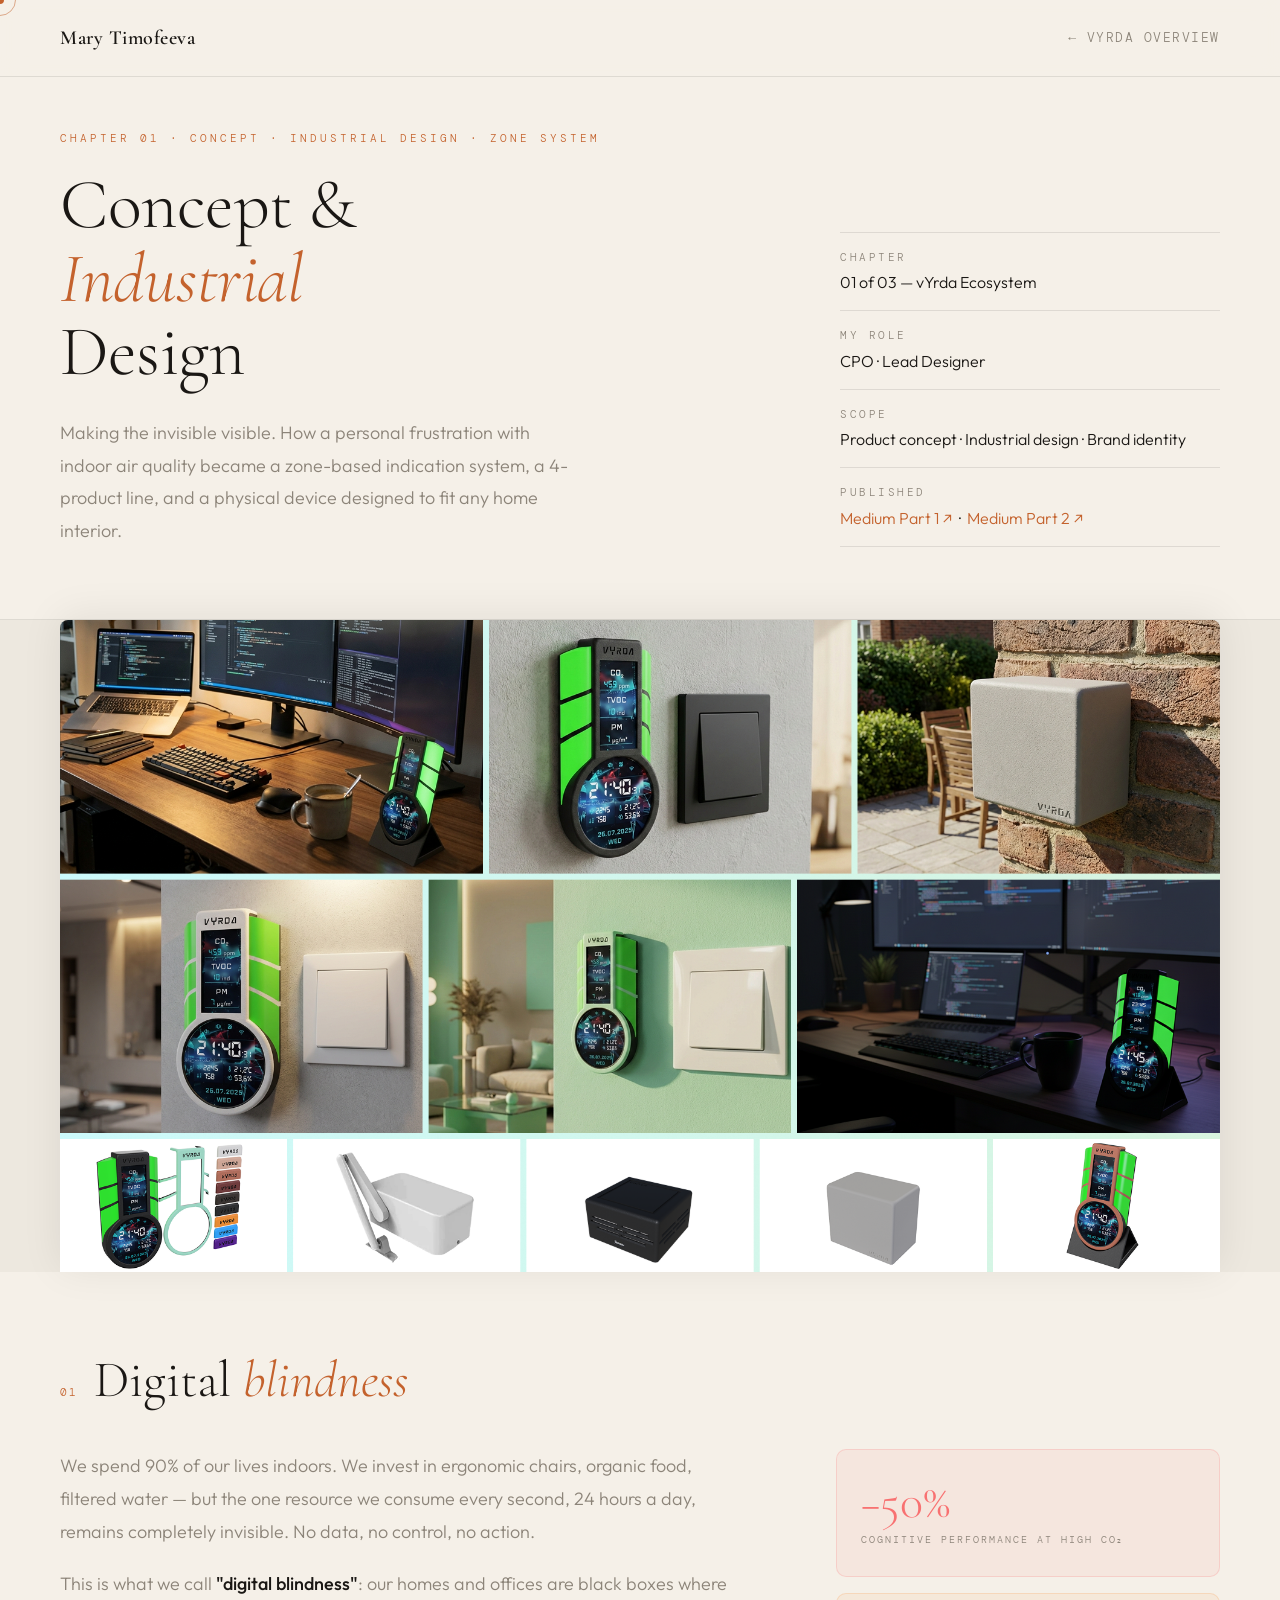
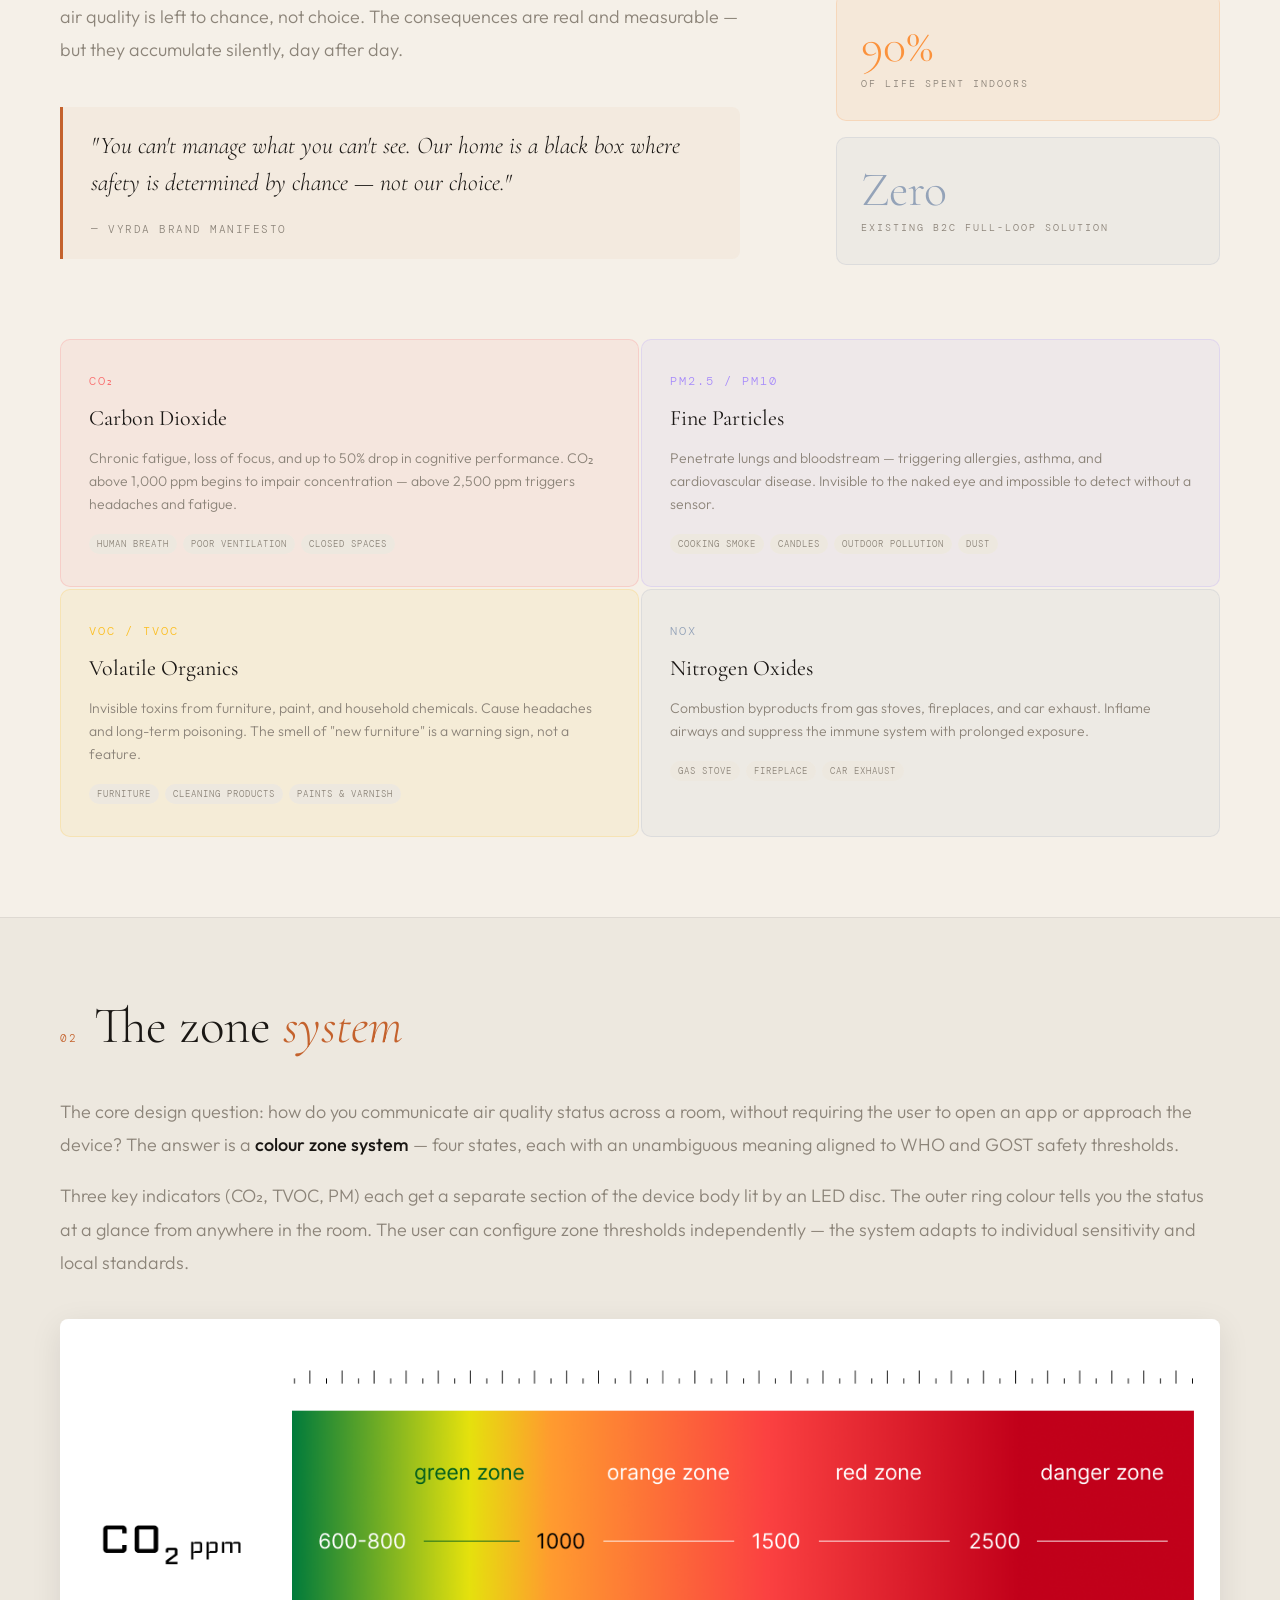
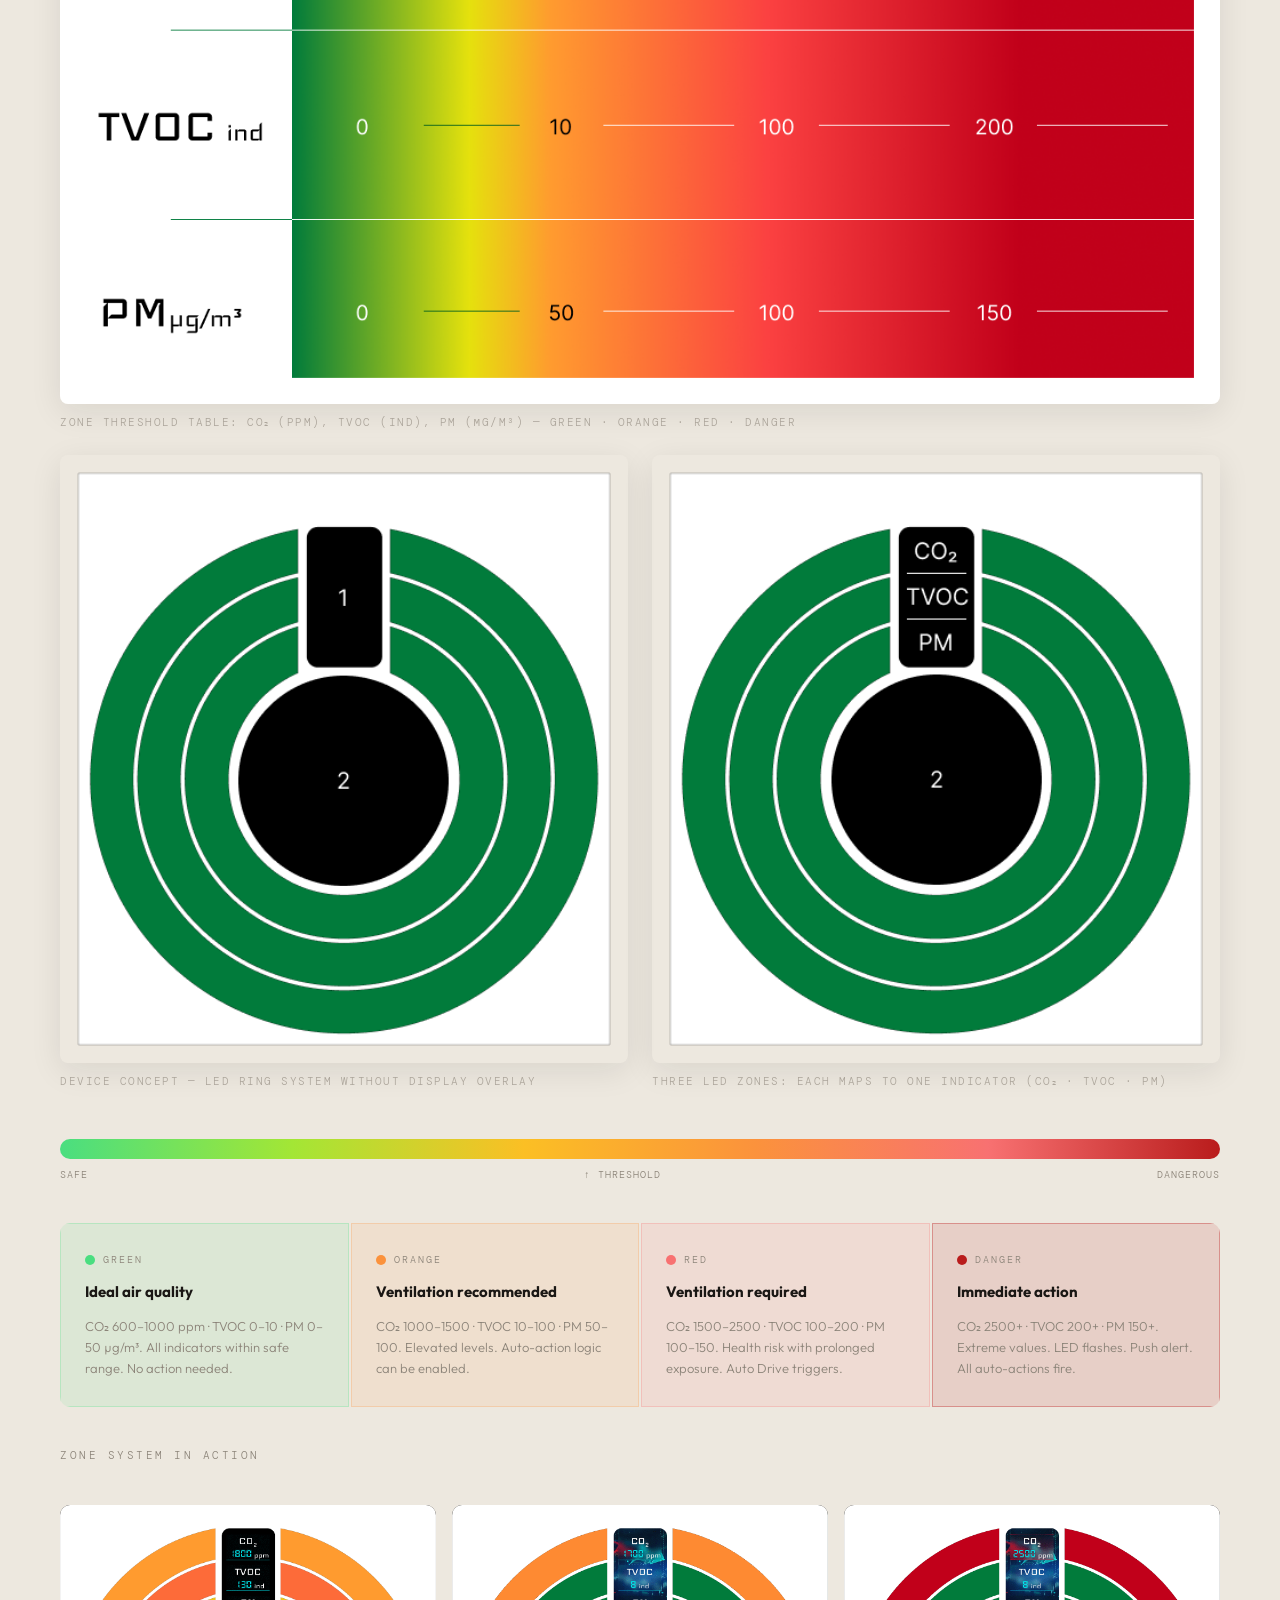
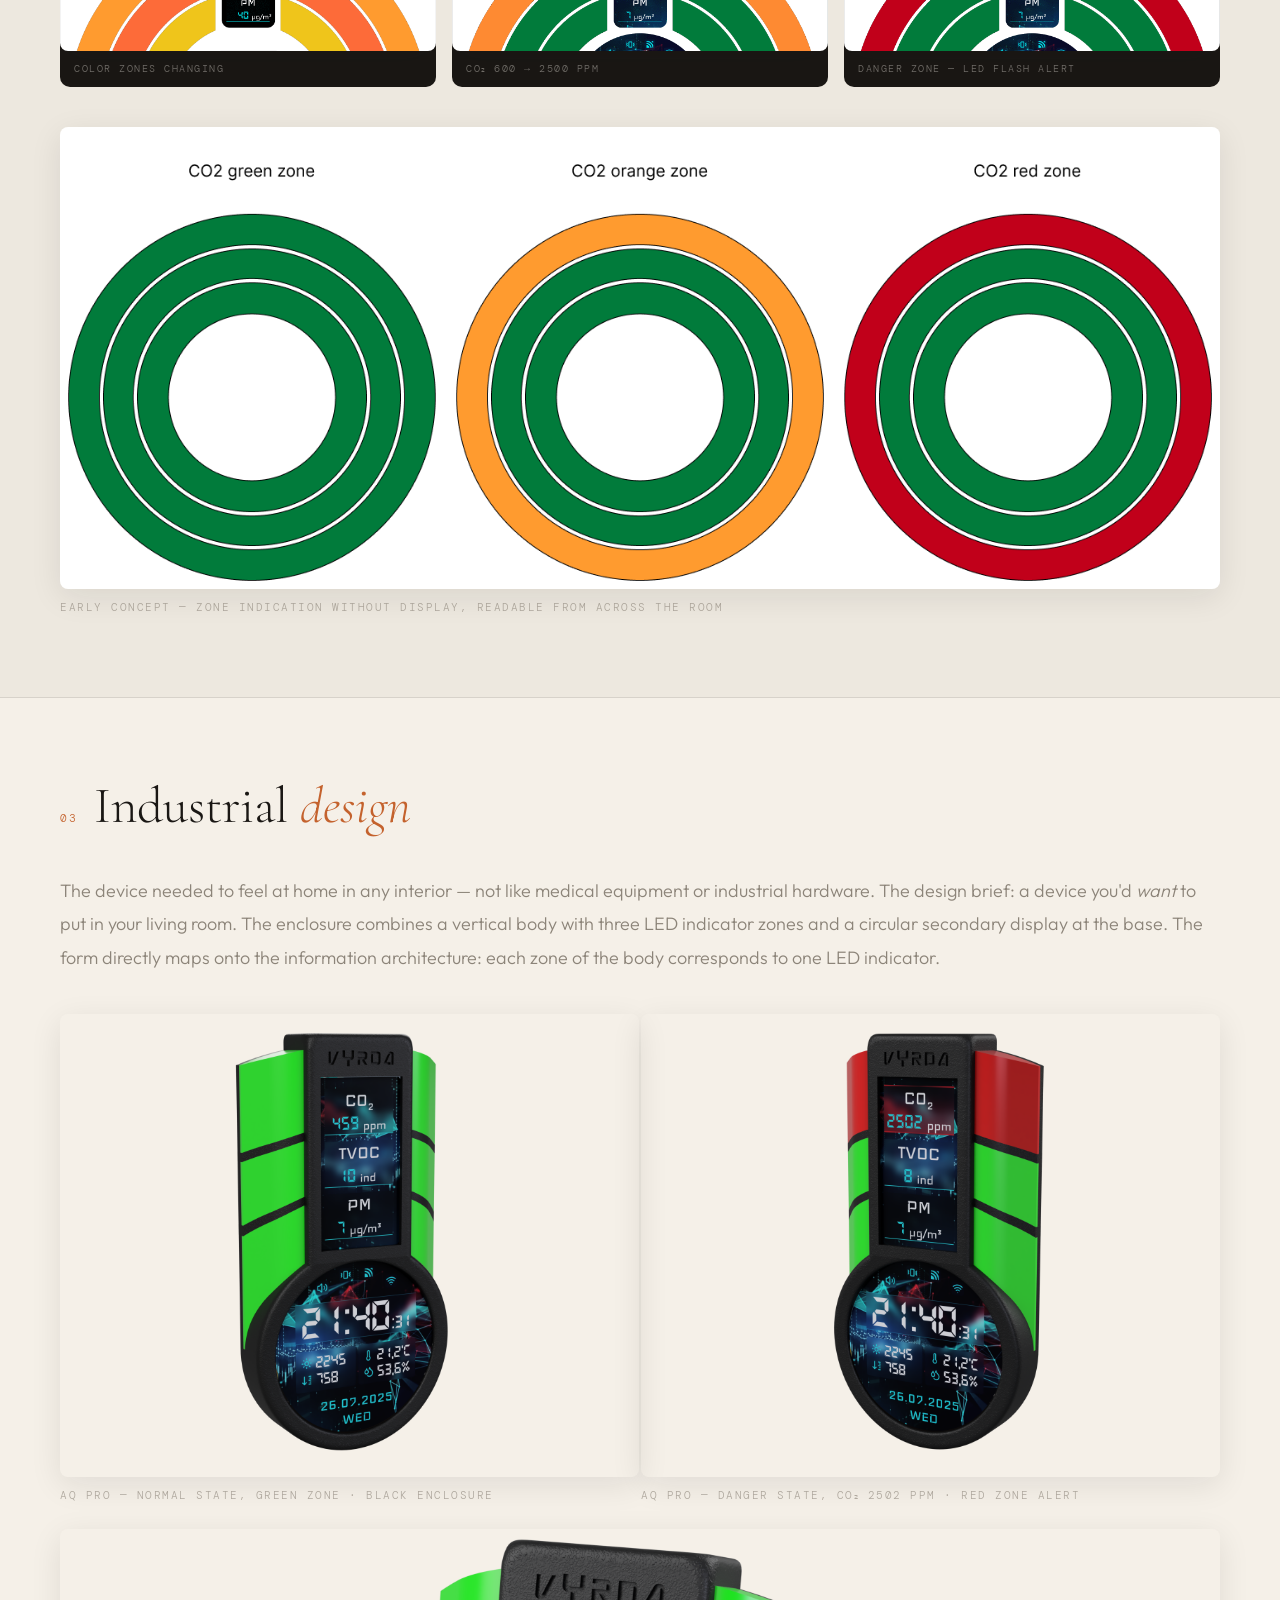
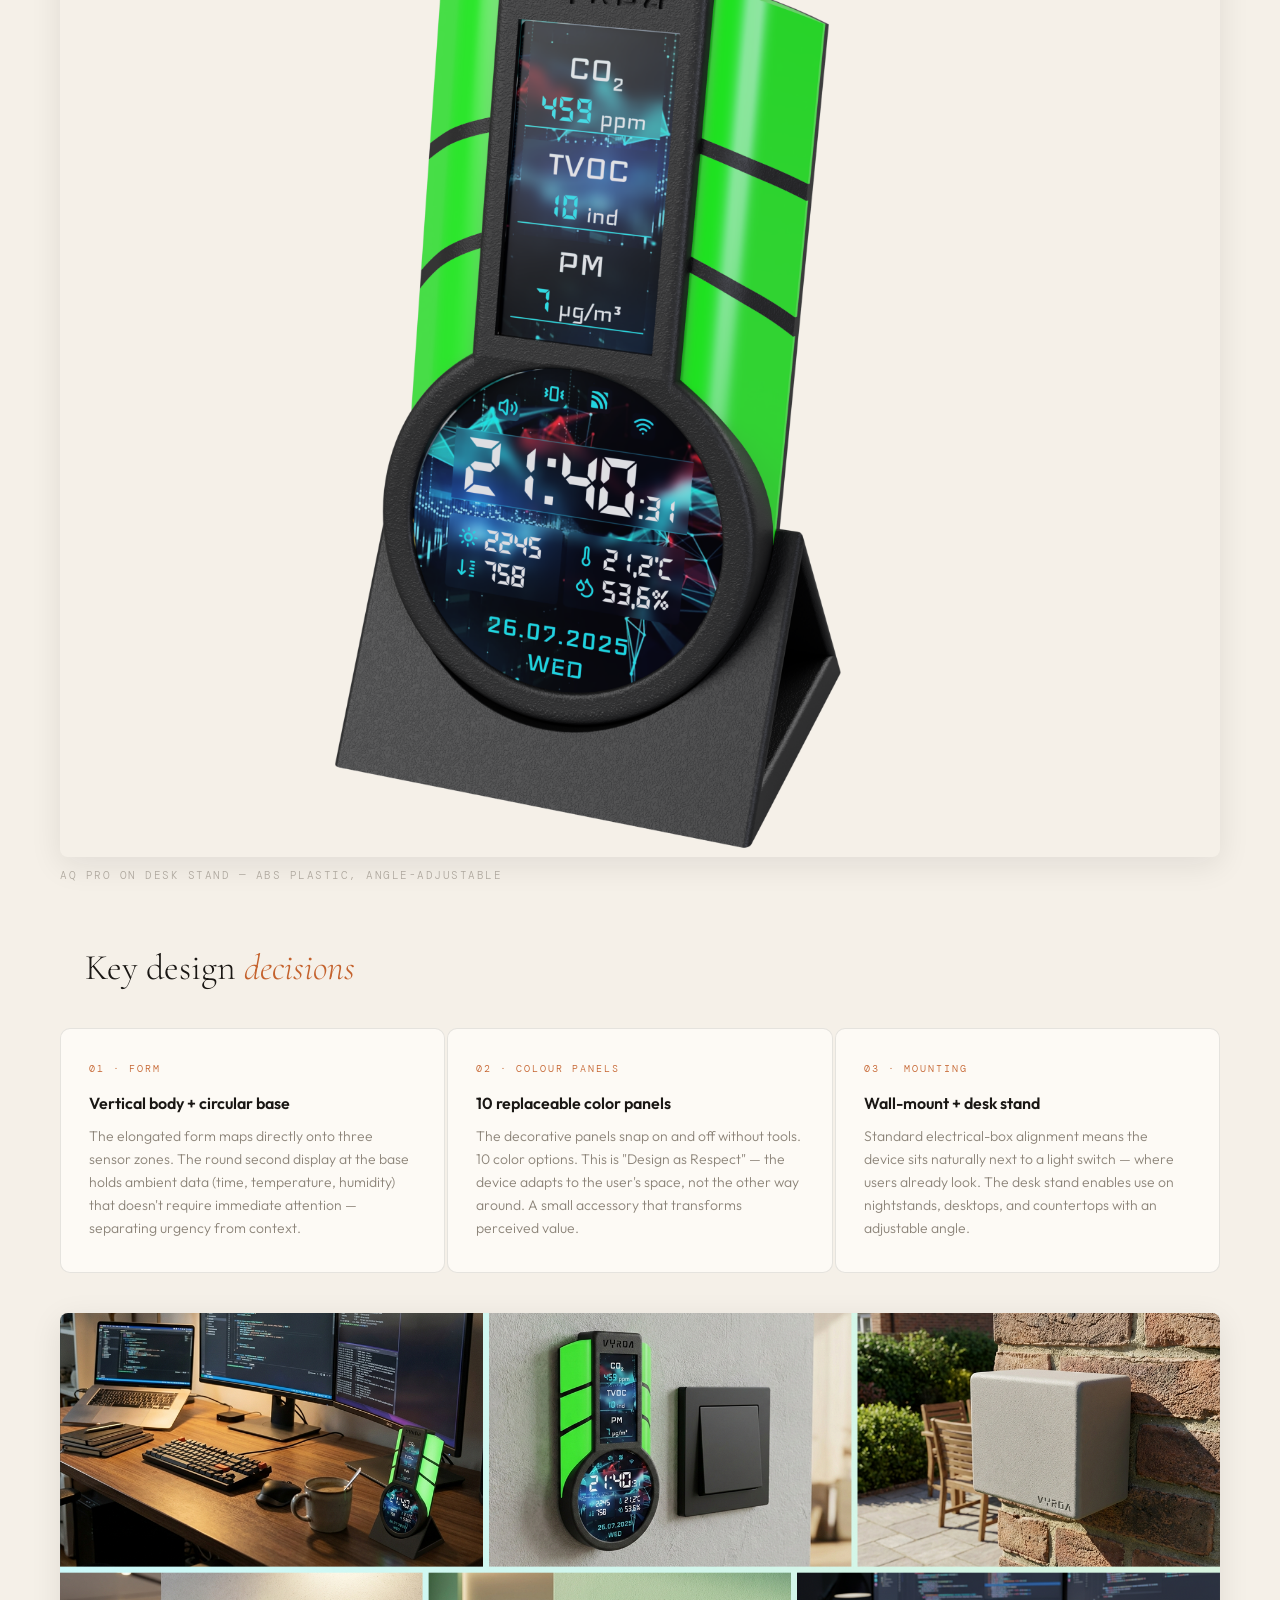
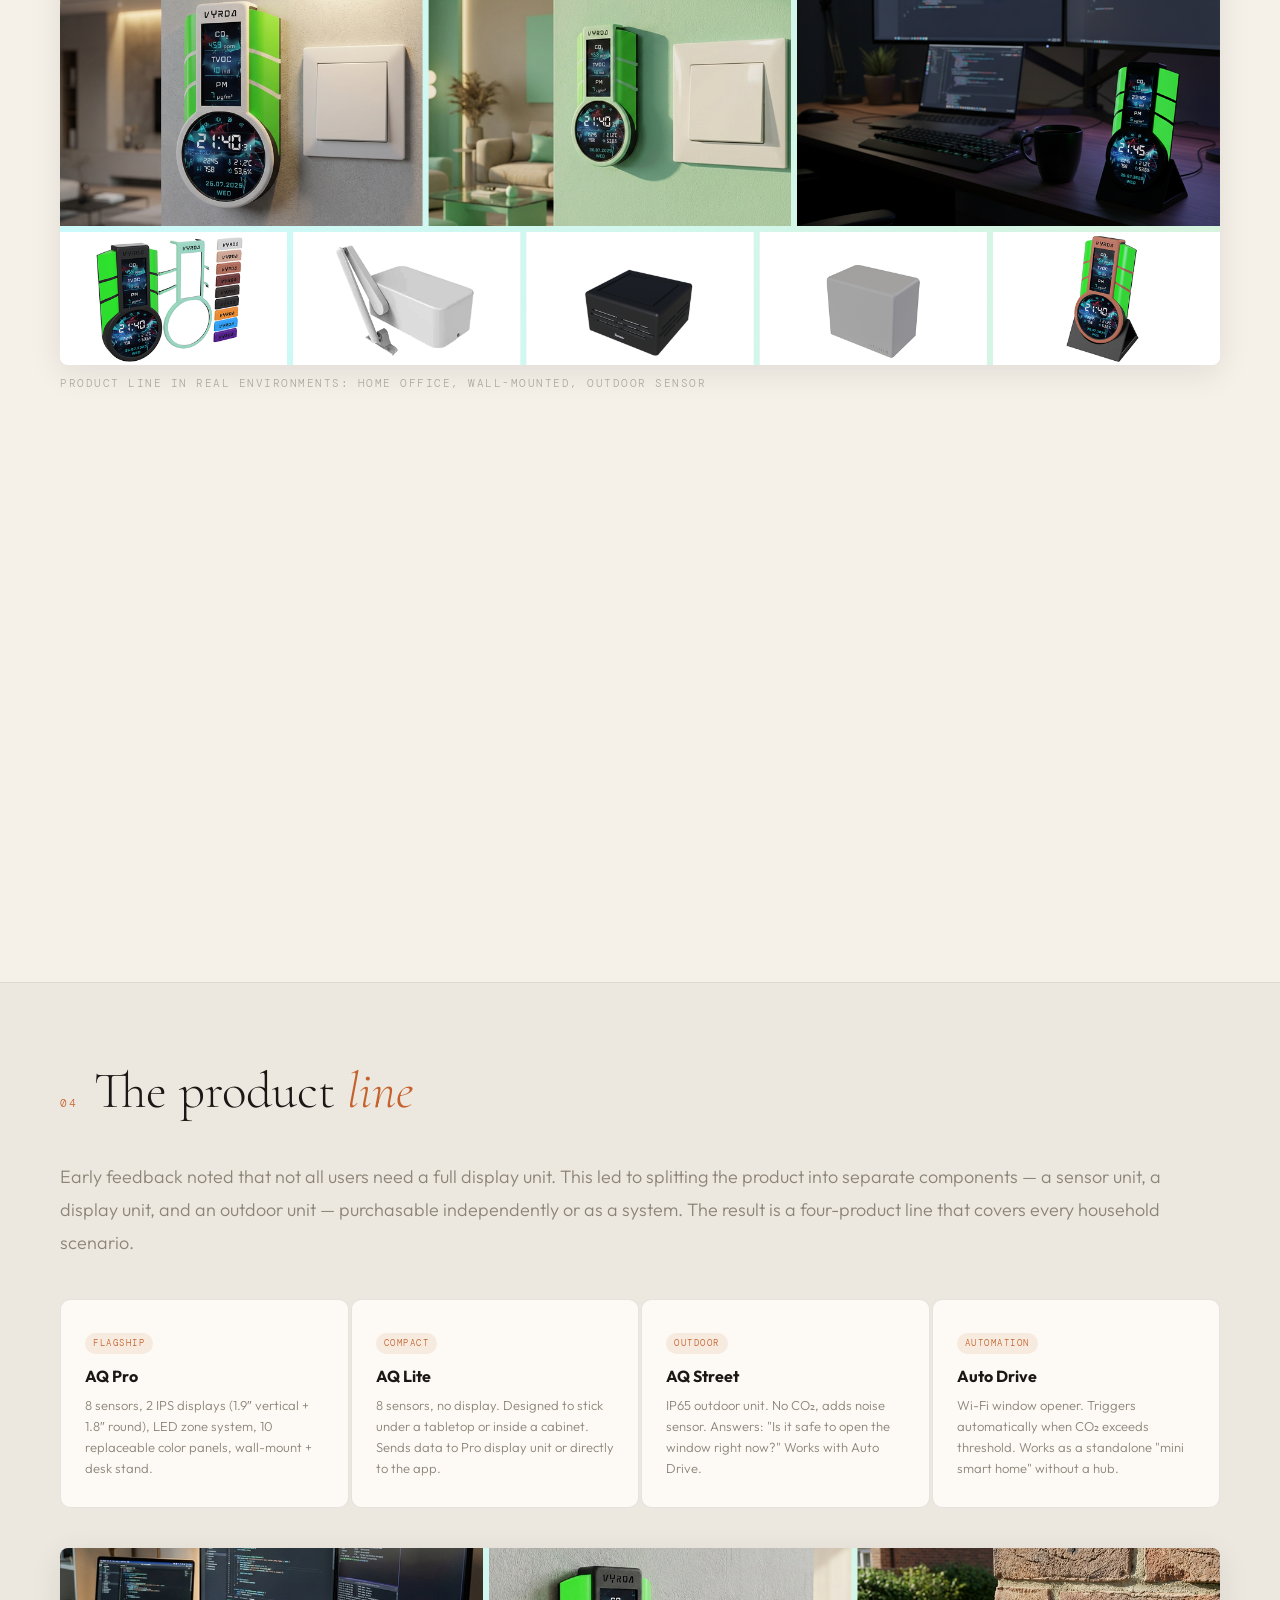
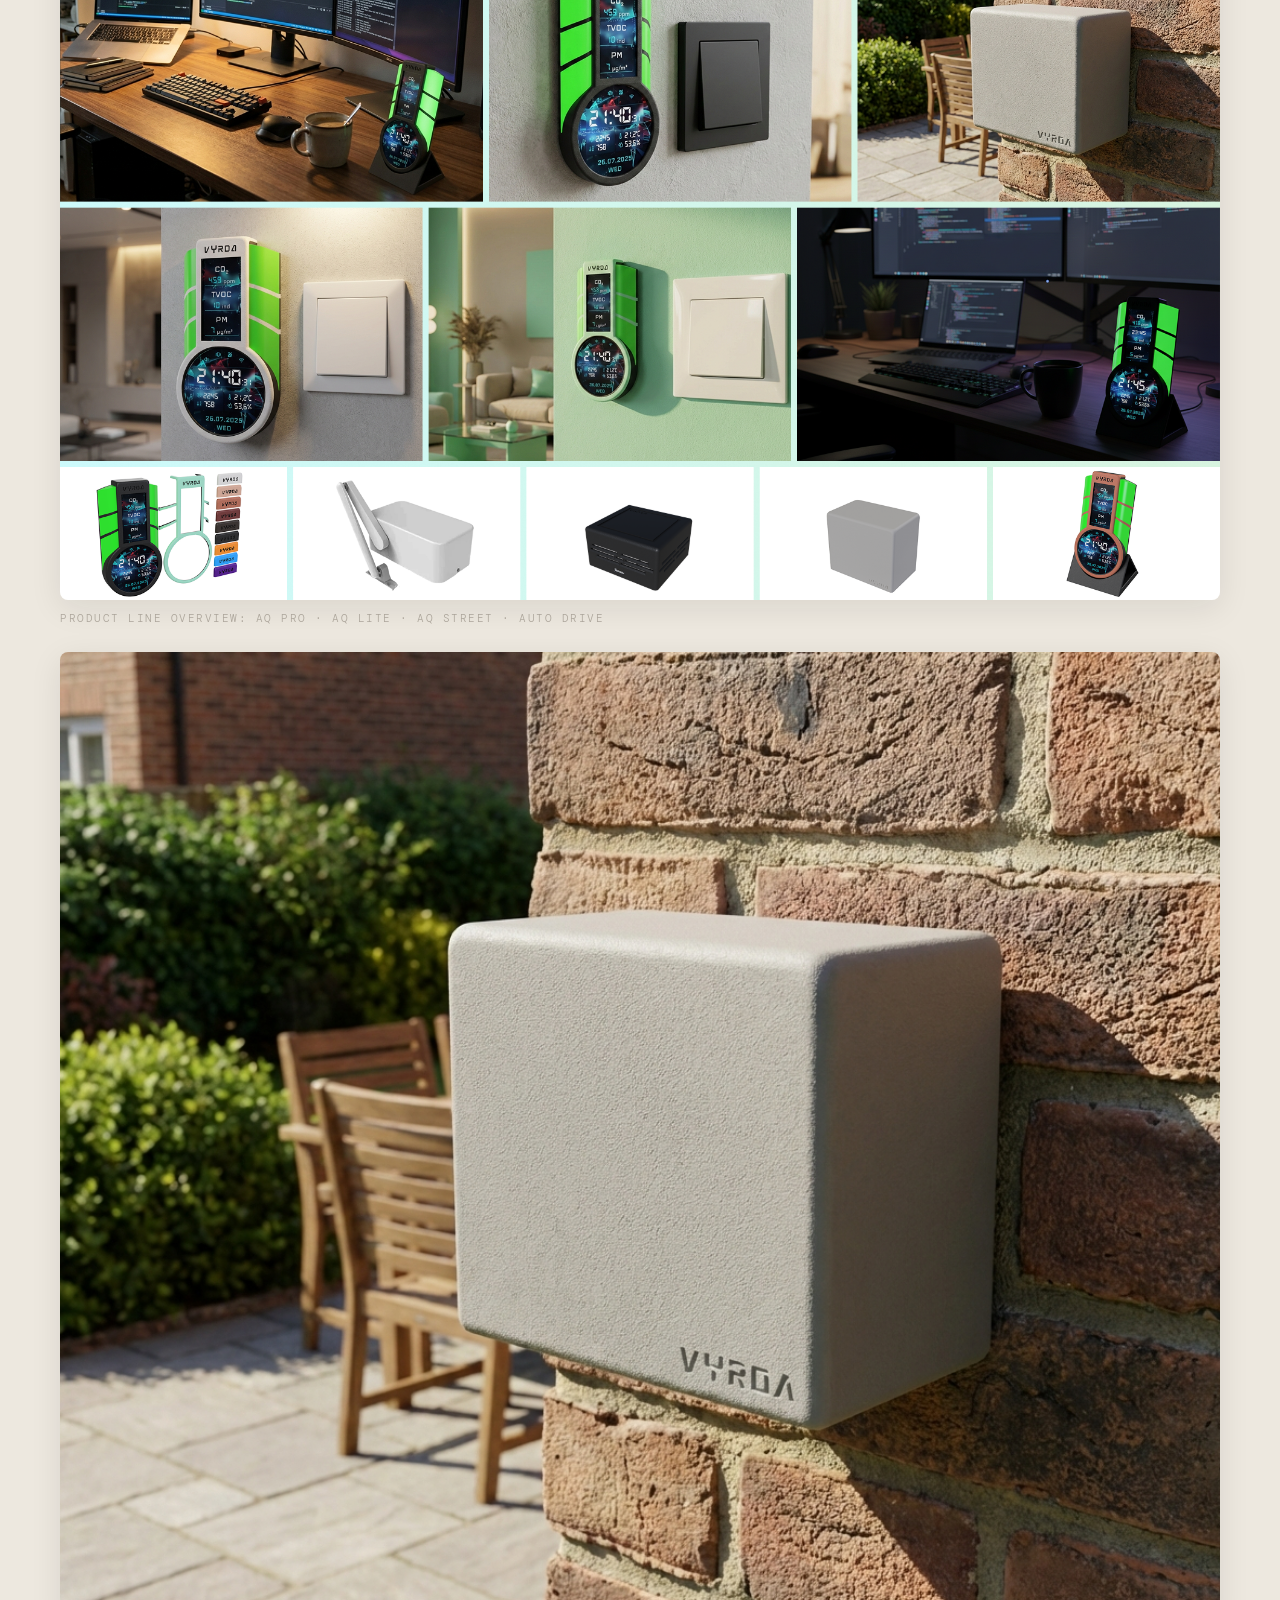
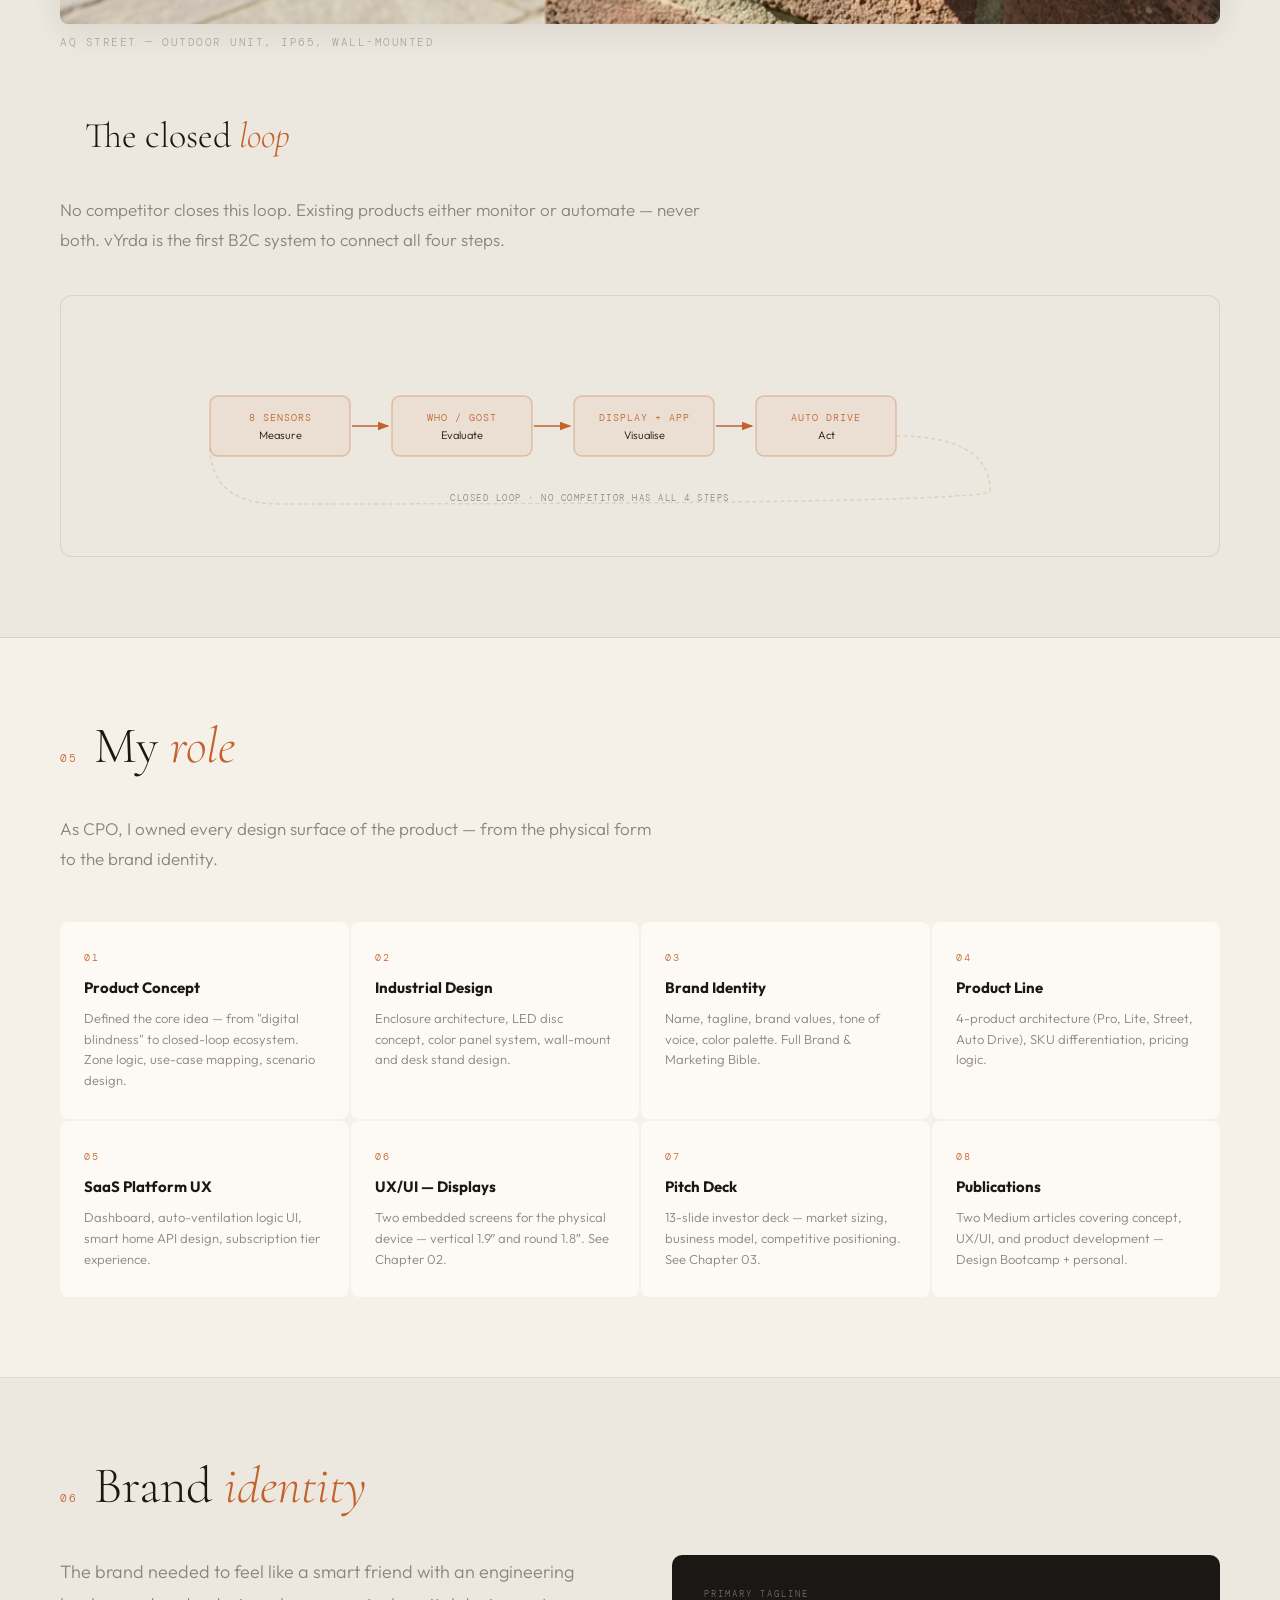
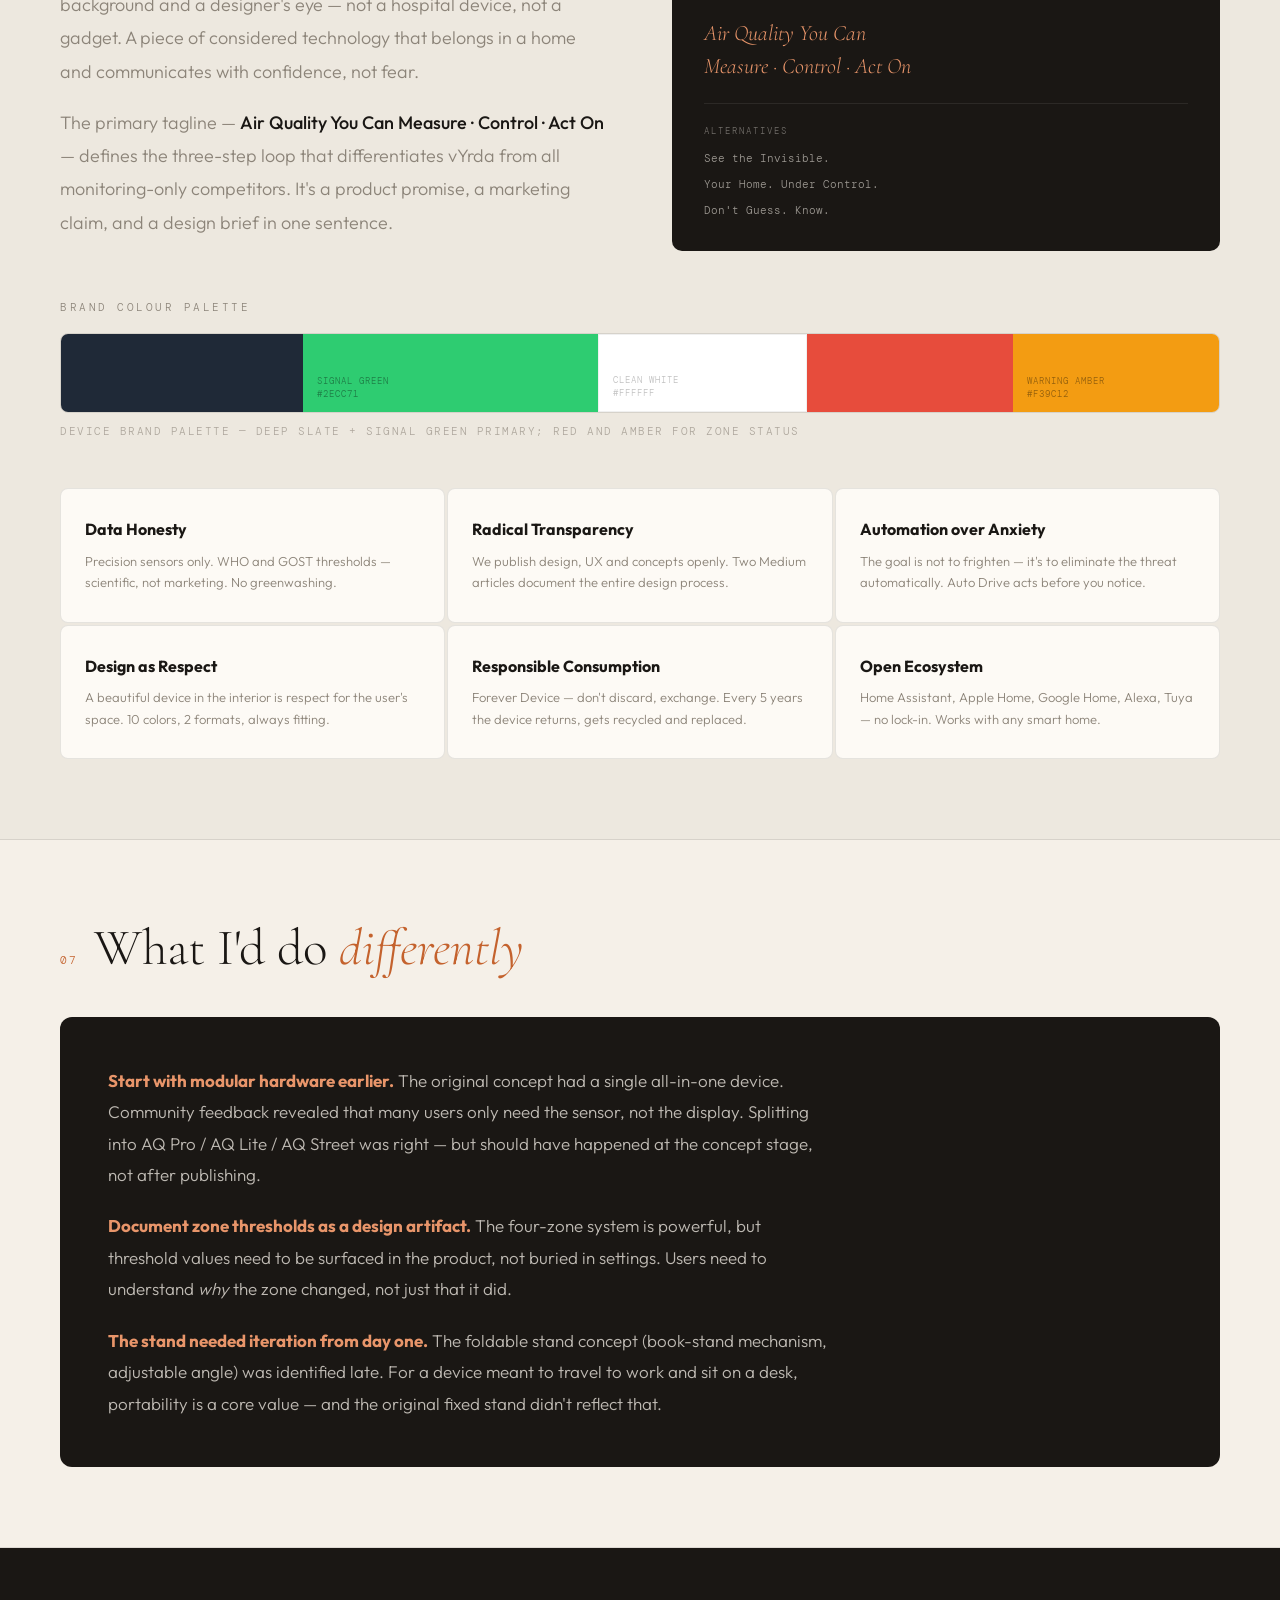
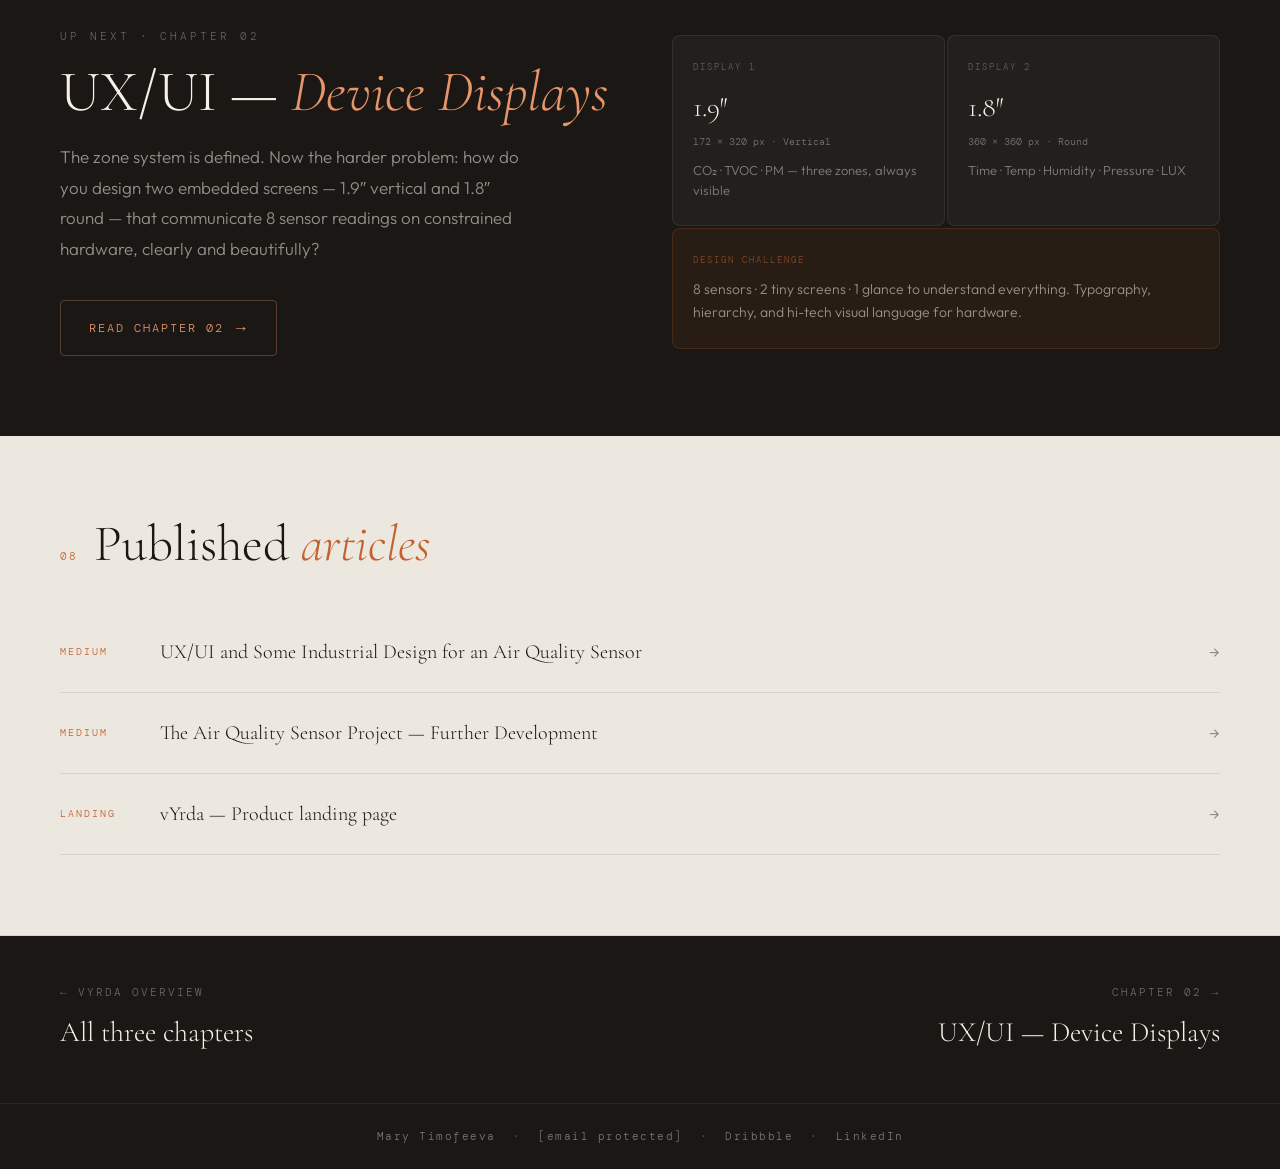
==== commit a51fcb14: "Update case-air-quality-sensor-concept.html" ====
--- a/case-air-quality-sensor-concept.html
+++ b/case-air-quality-sensor-concept.html
@@ -171,7 +171,7 @@
 <nav>
   <div class="container">
     <a href="index.html" class="nav-logo">Mary Timofeeva</a>
-    <a href="case-air-quality-sensor-index.html" class="nav-back">← vYrda overview</a>
+    <a href="index.html" class="nav-back">← vYrda overview</a>
   </div>
 </nav>
 
@@ -933,4 +933,4 @@
 });
 </script>
 </body>
-</html>+</html>
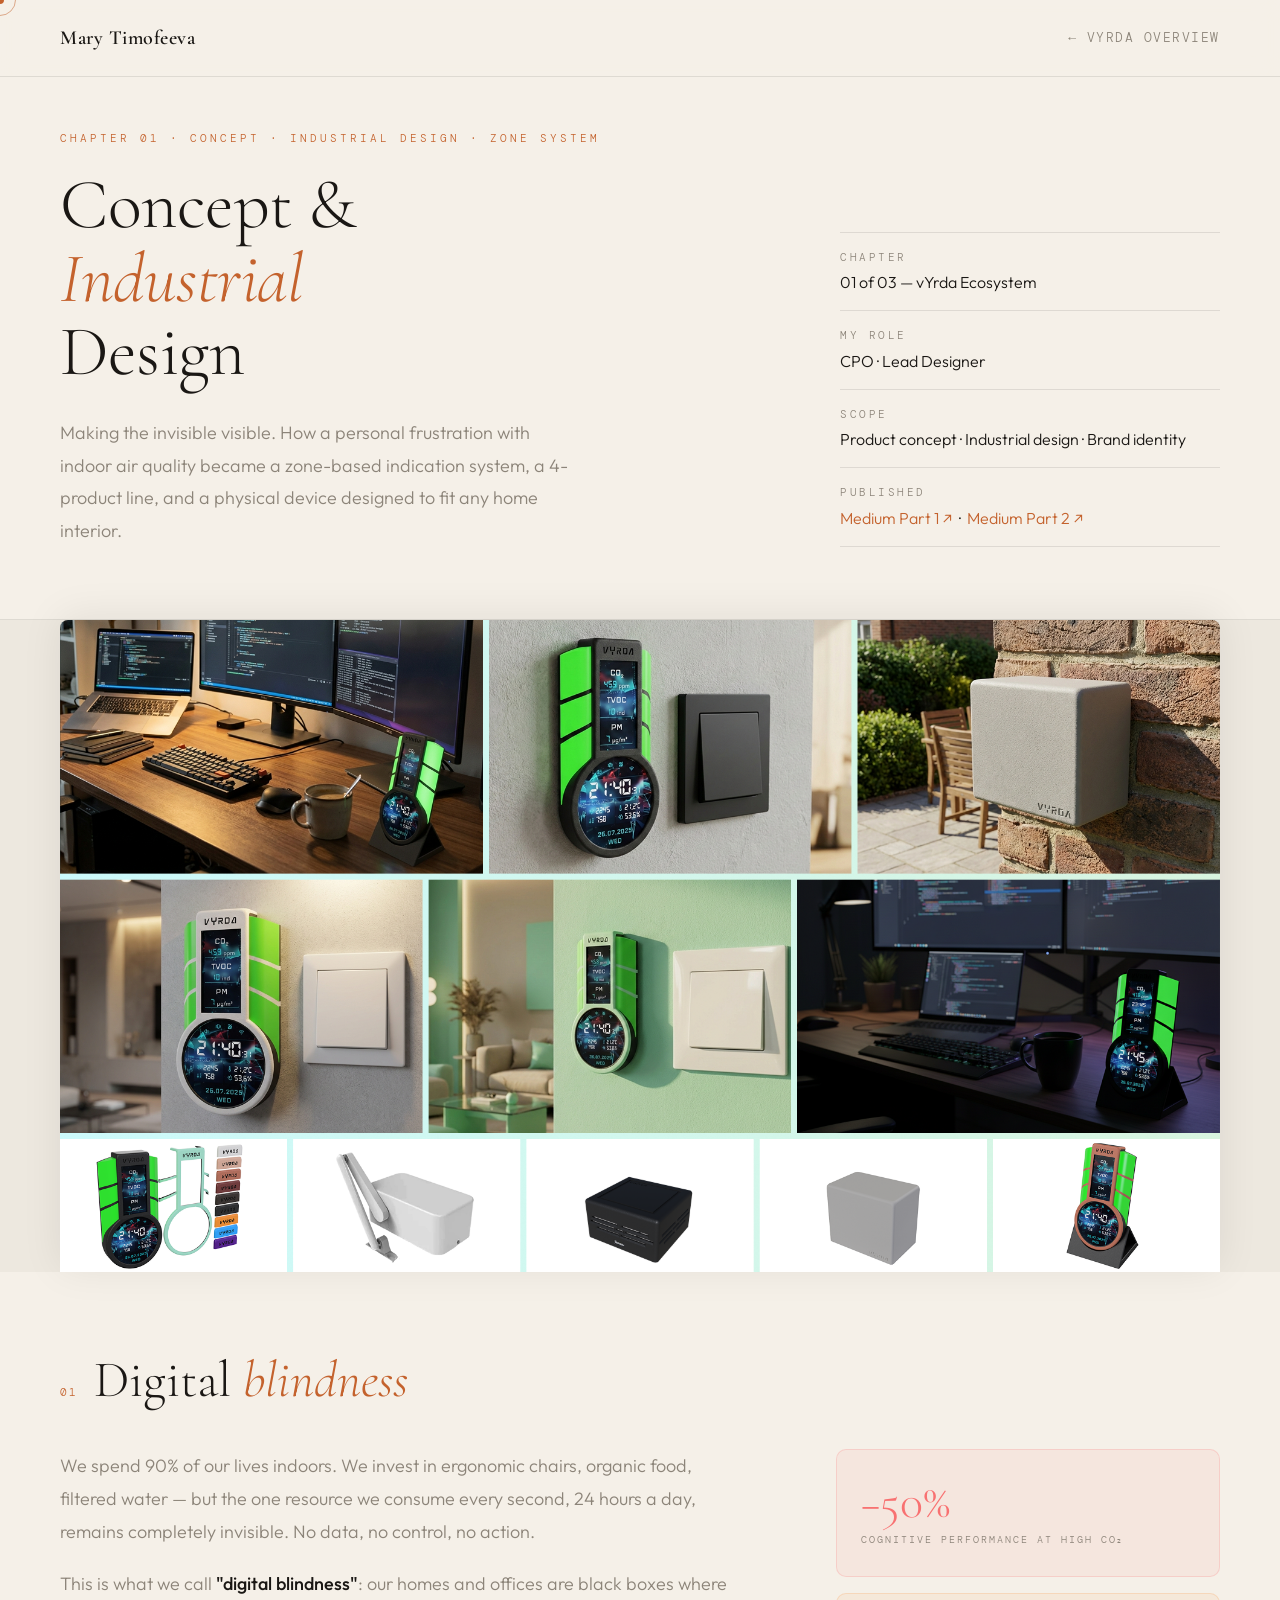
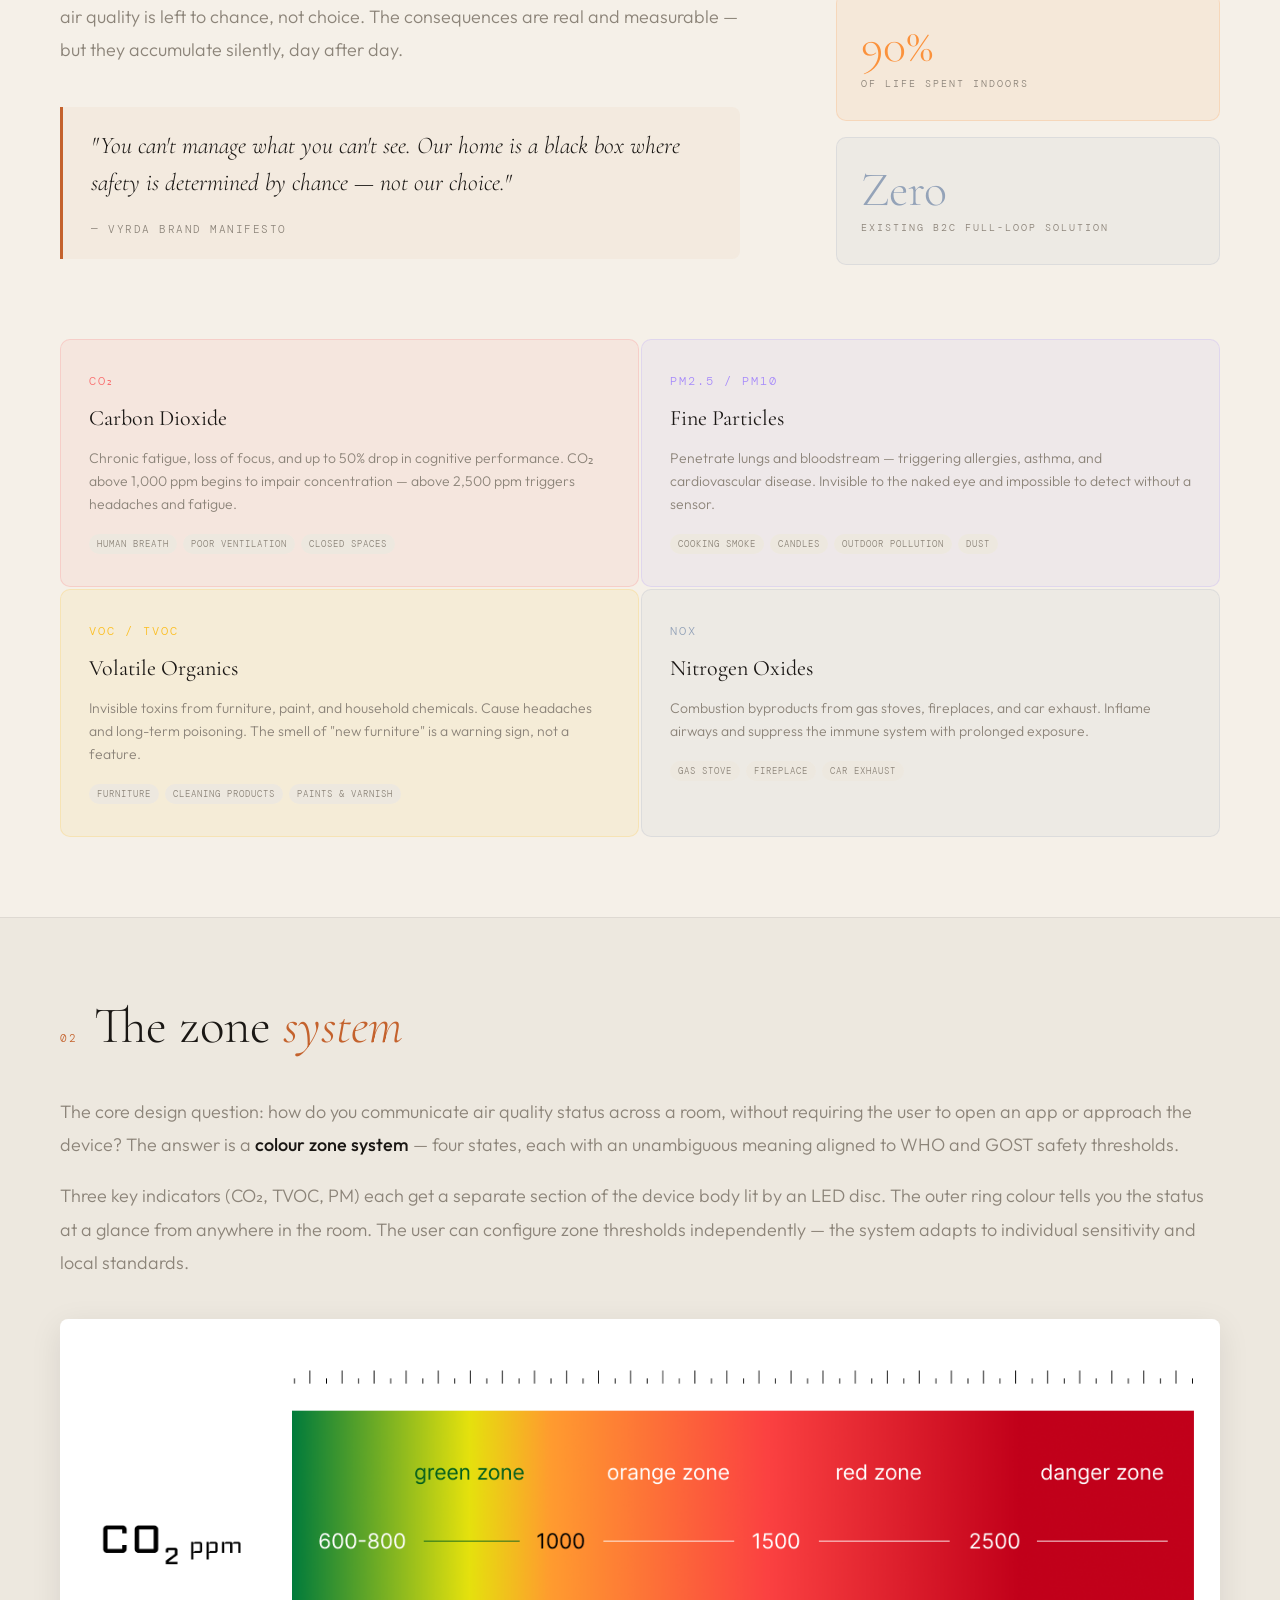
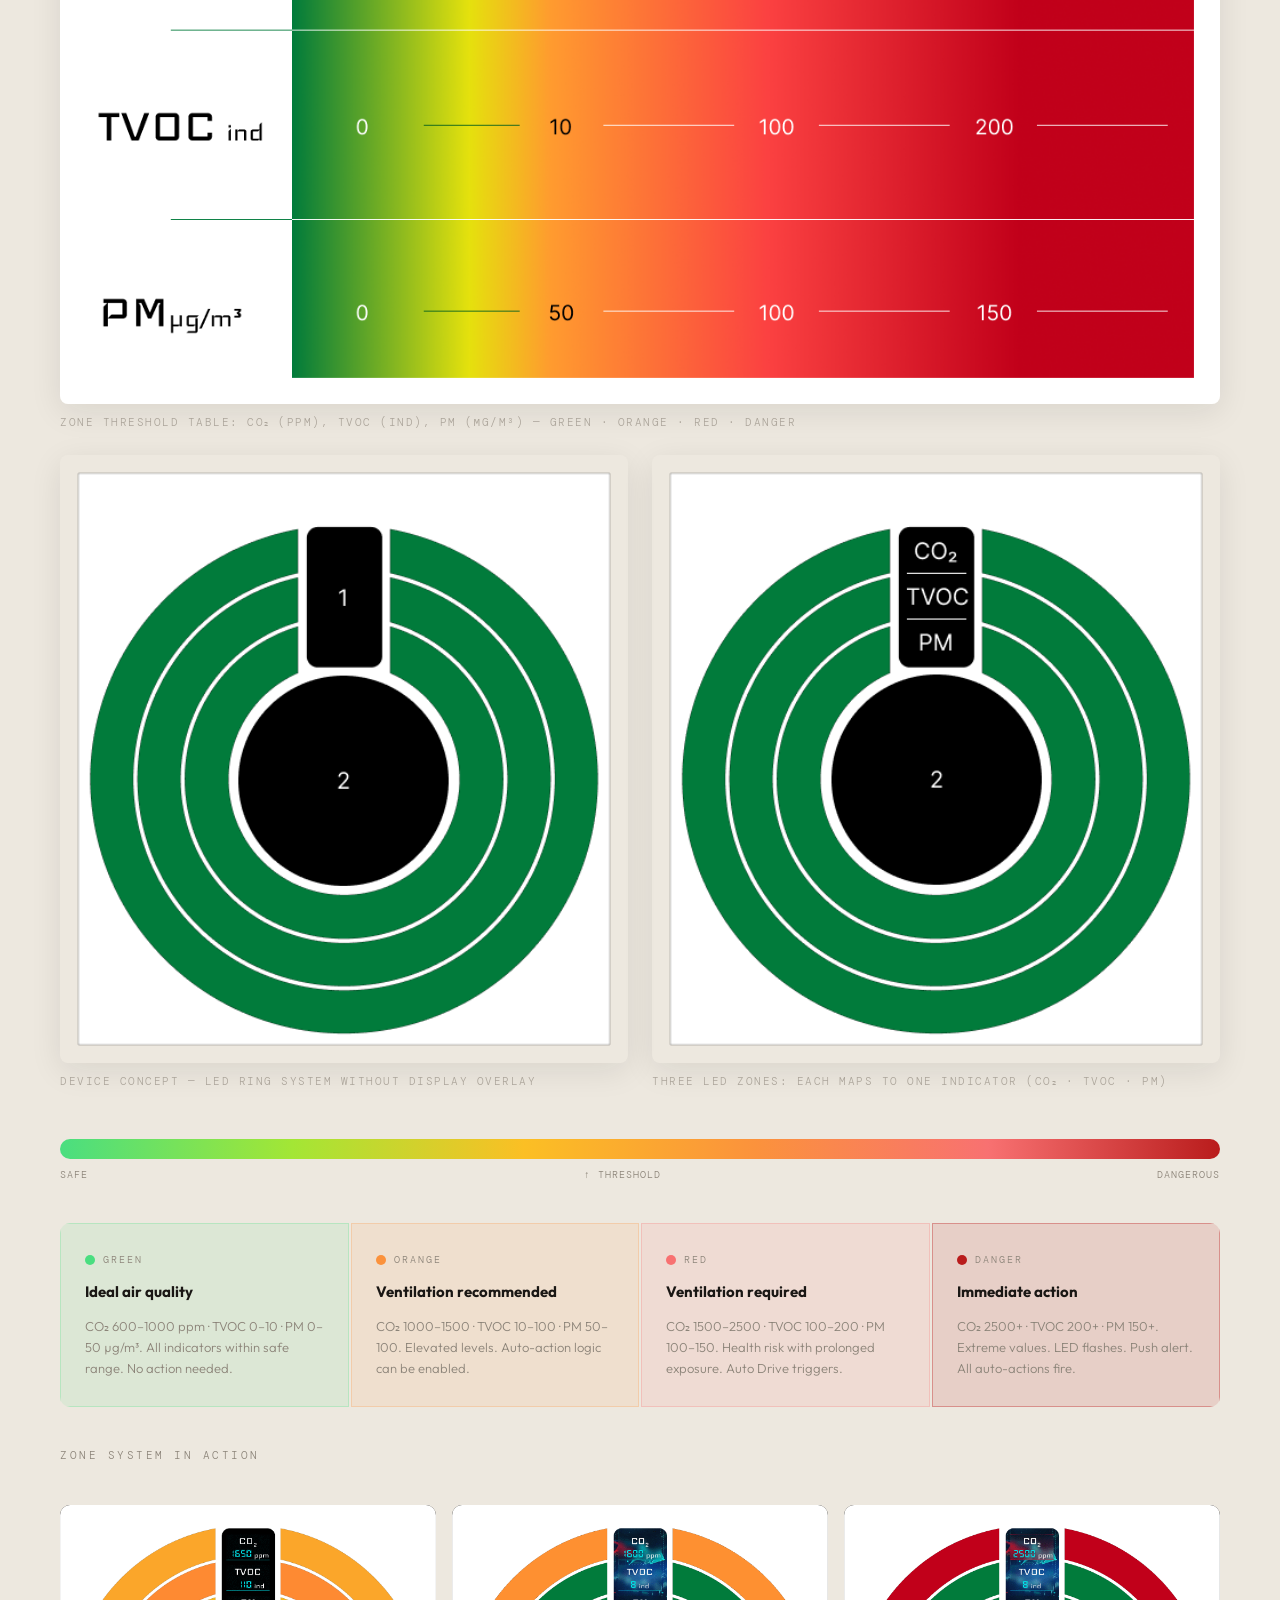
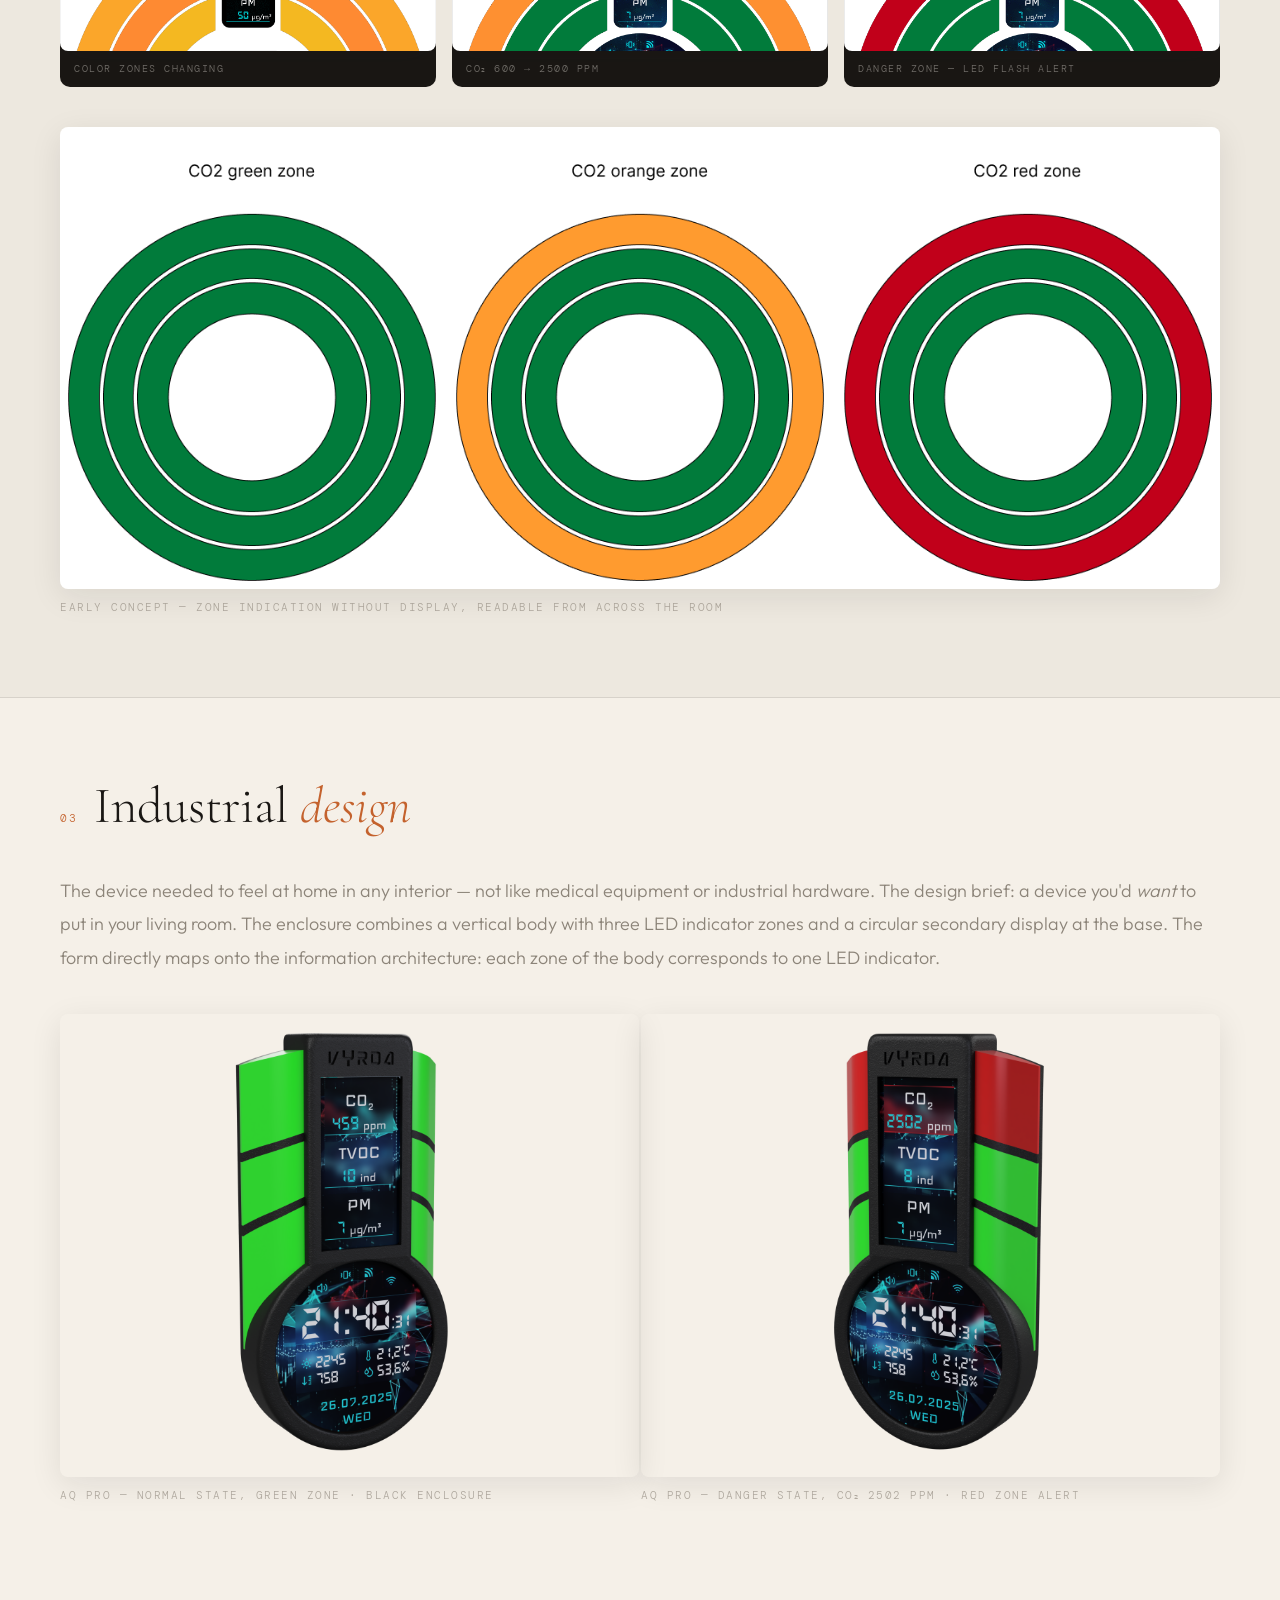
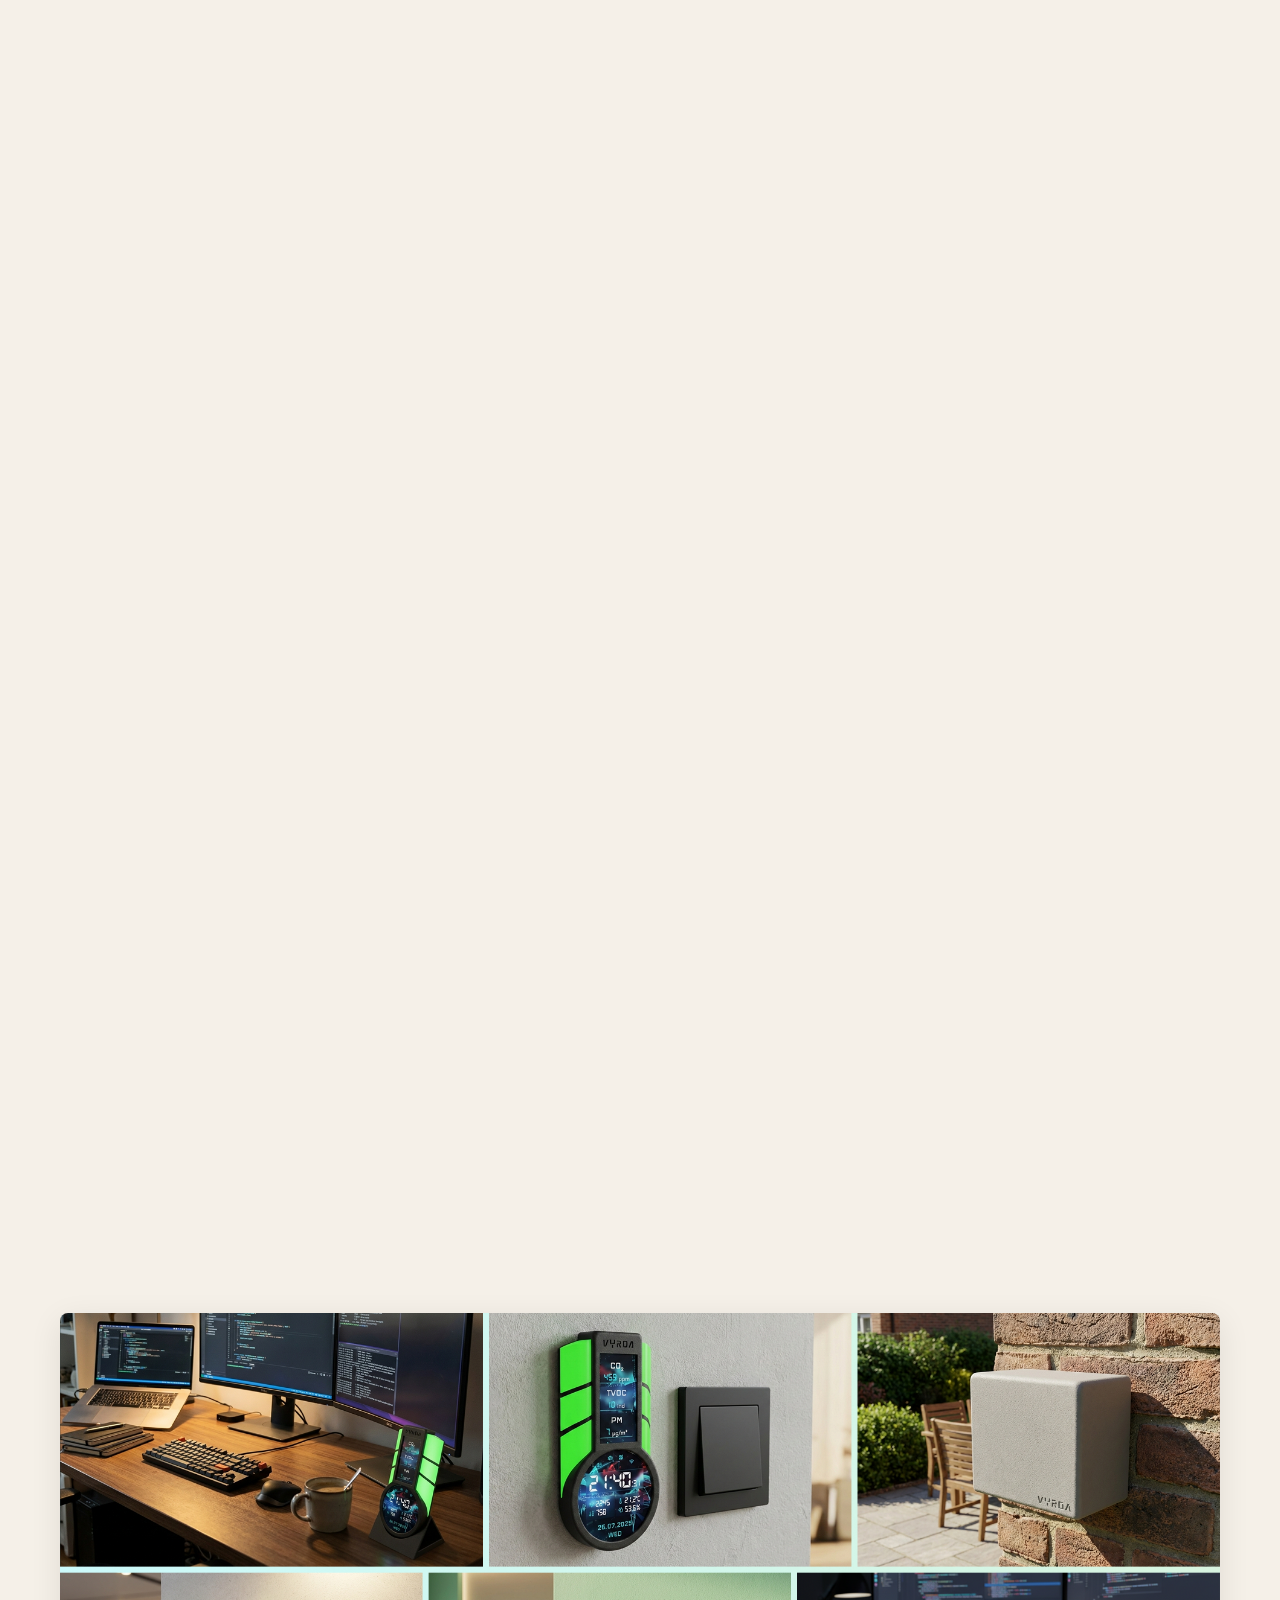
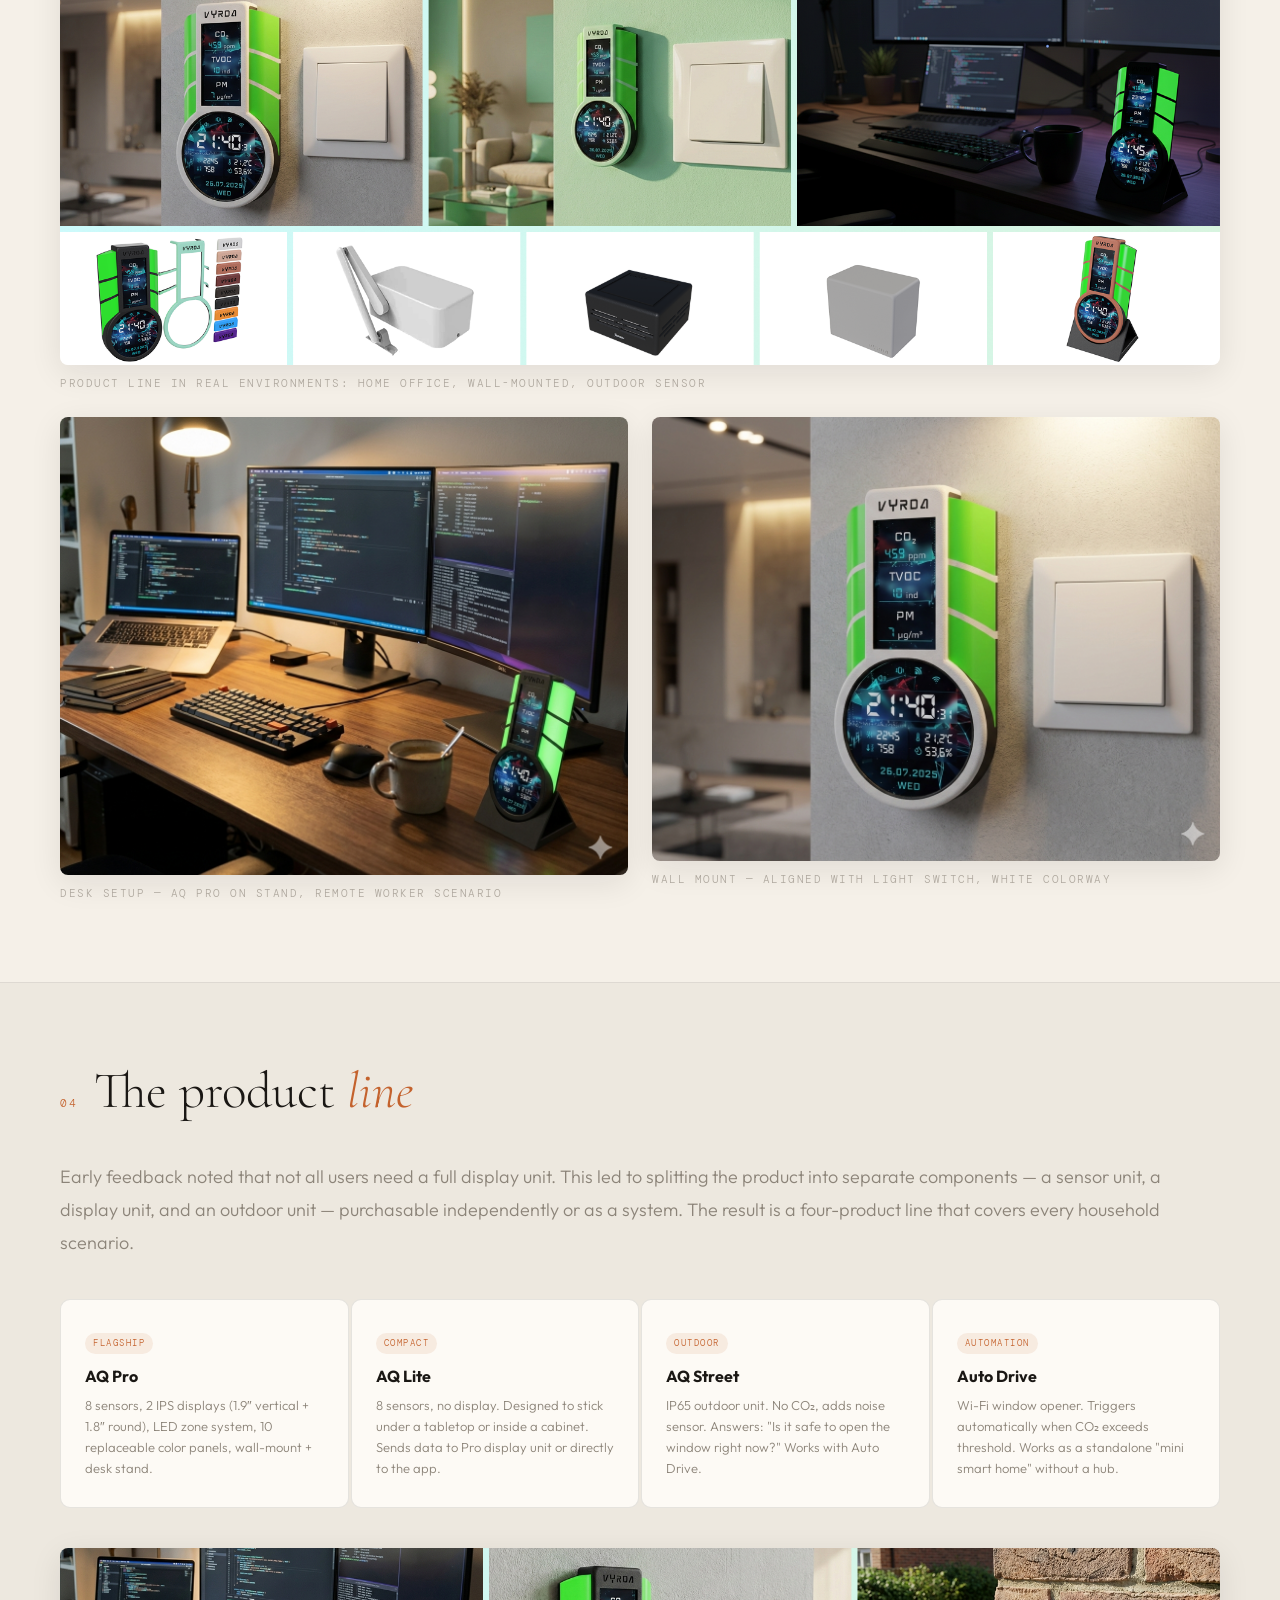
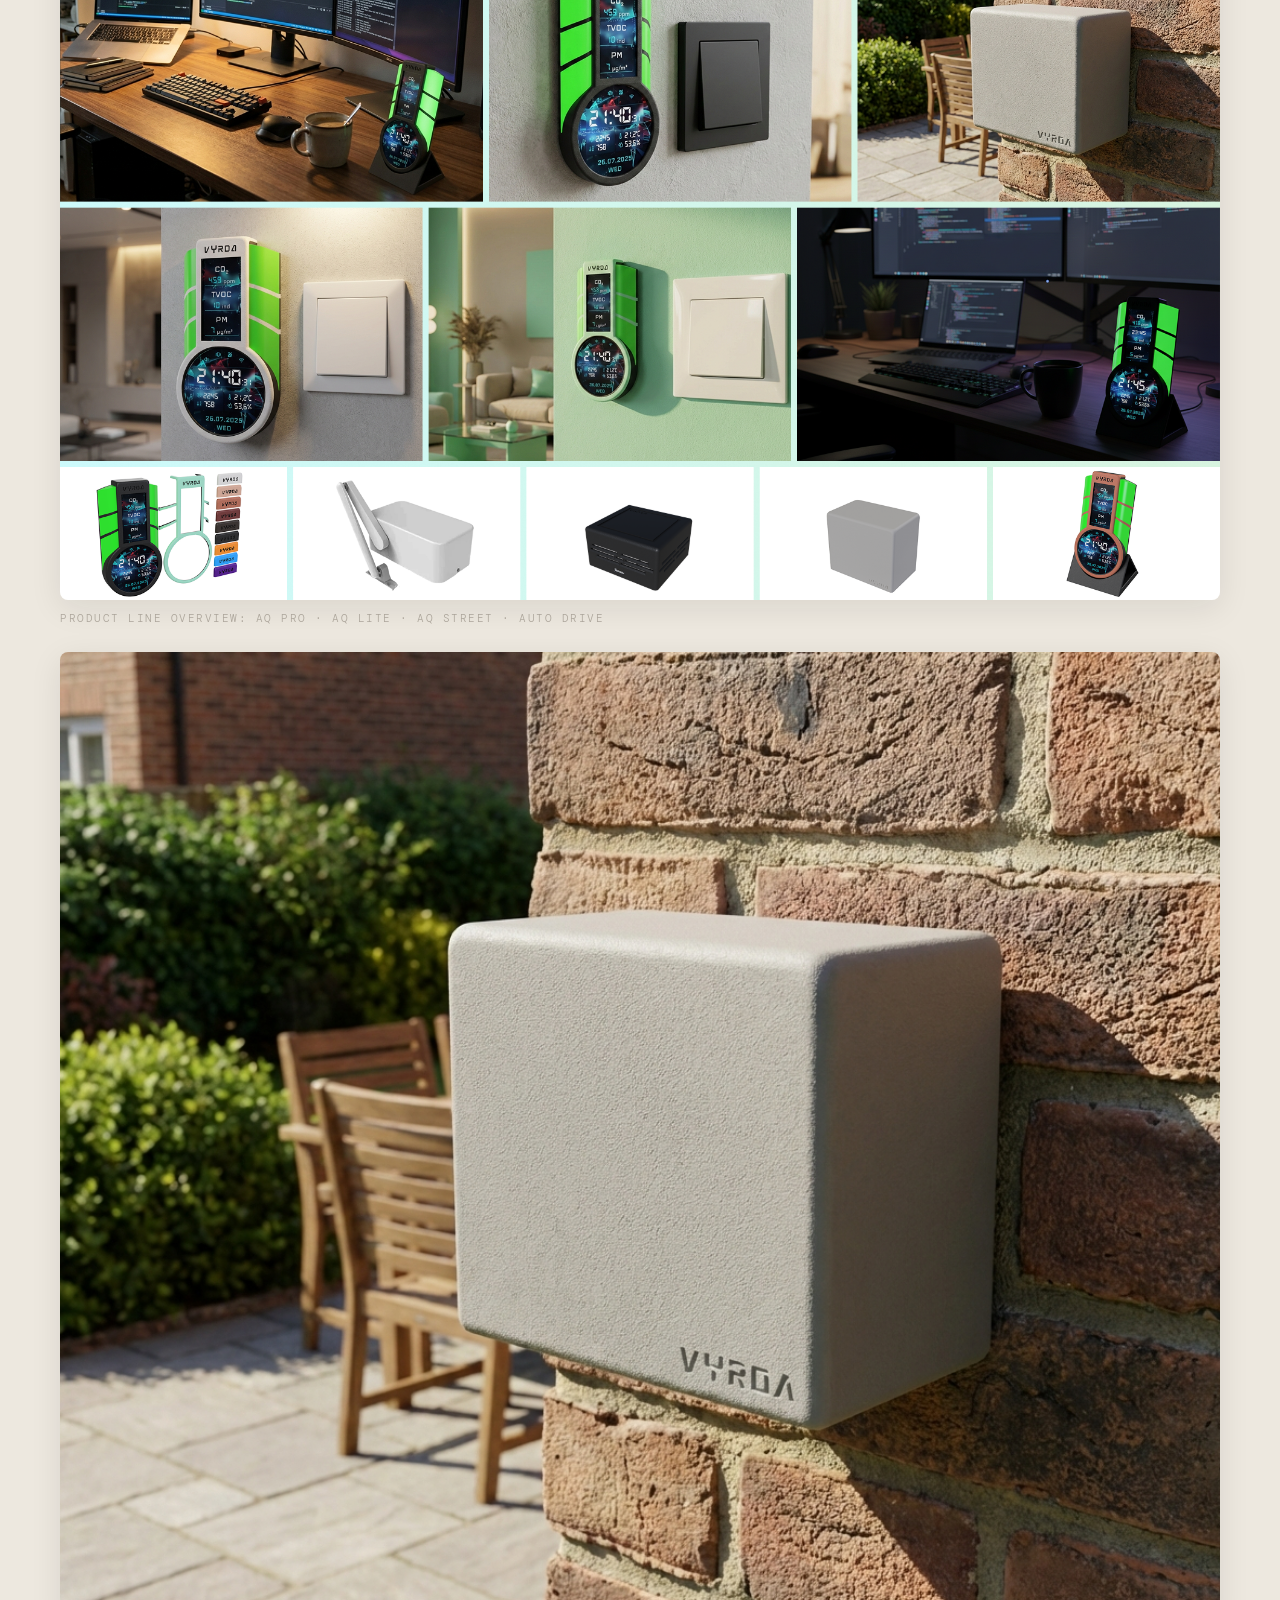
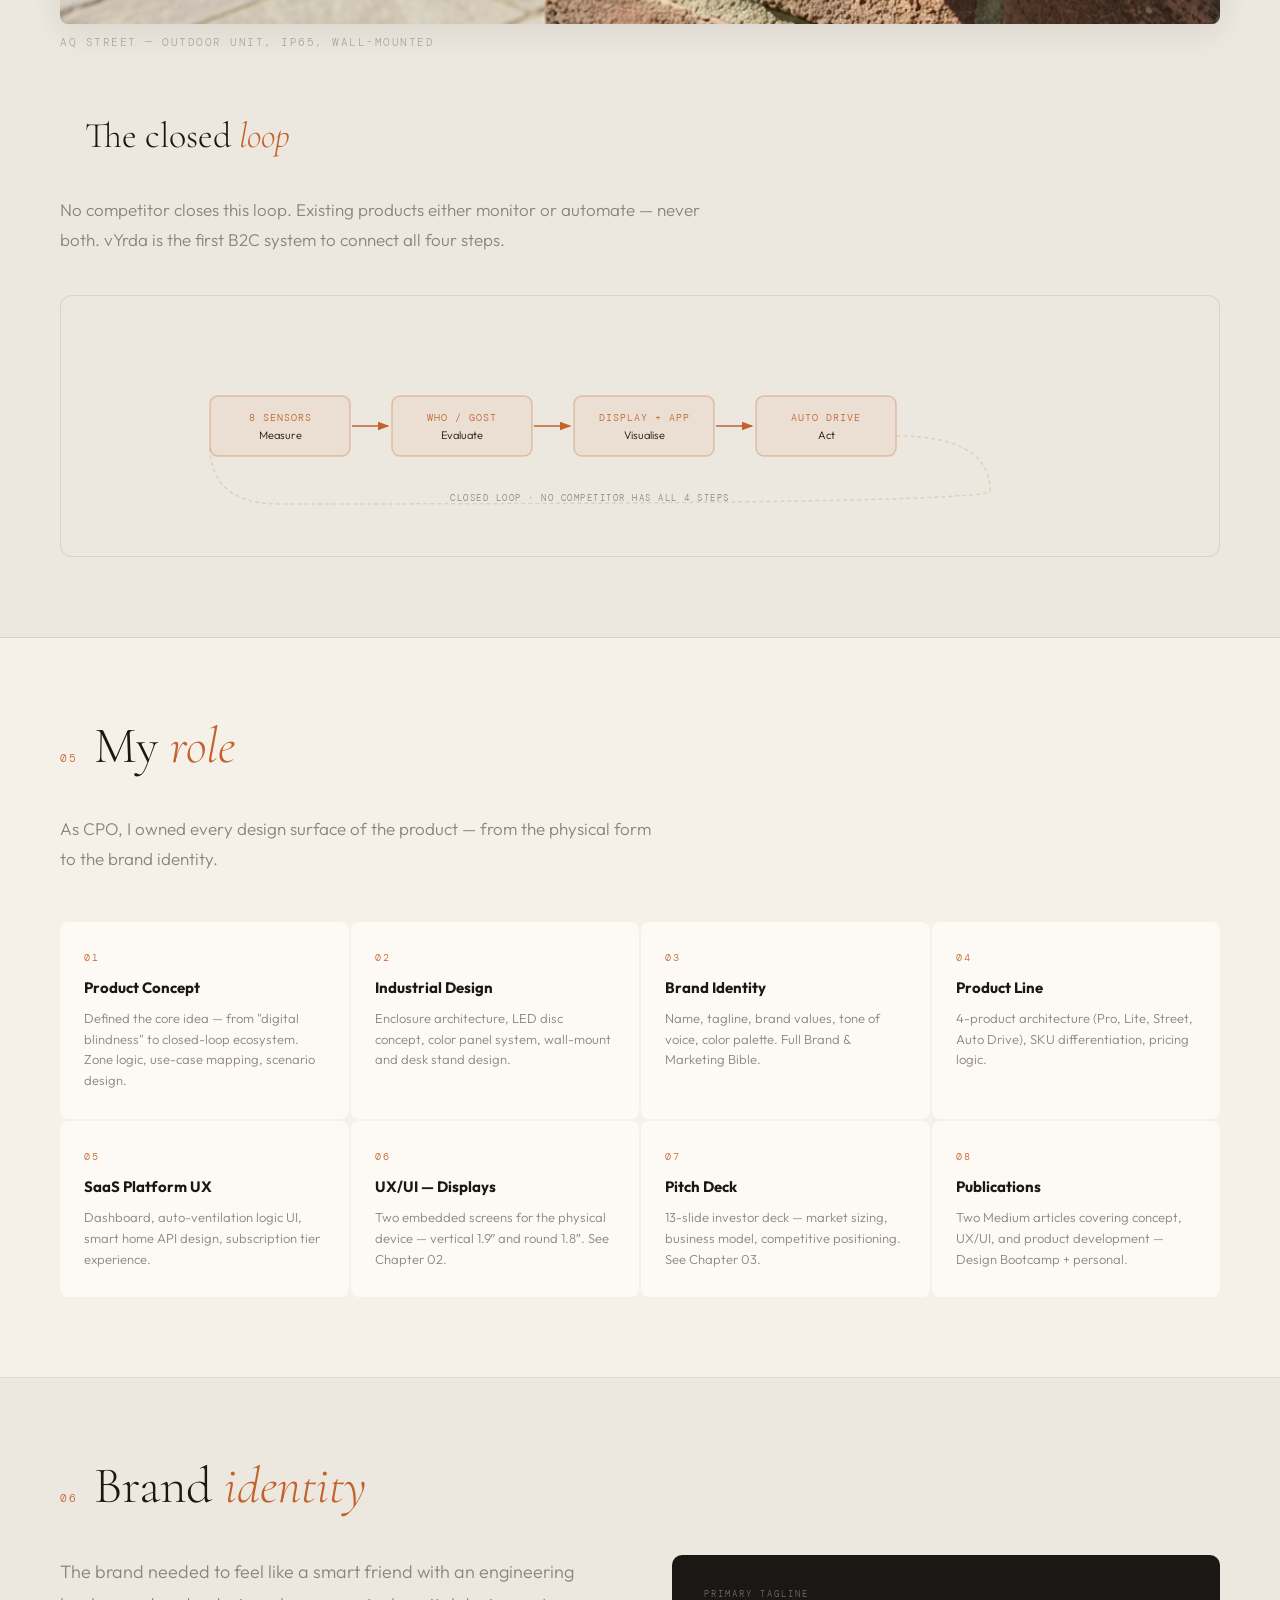
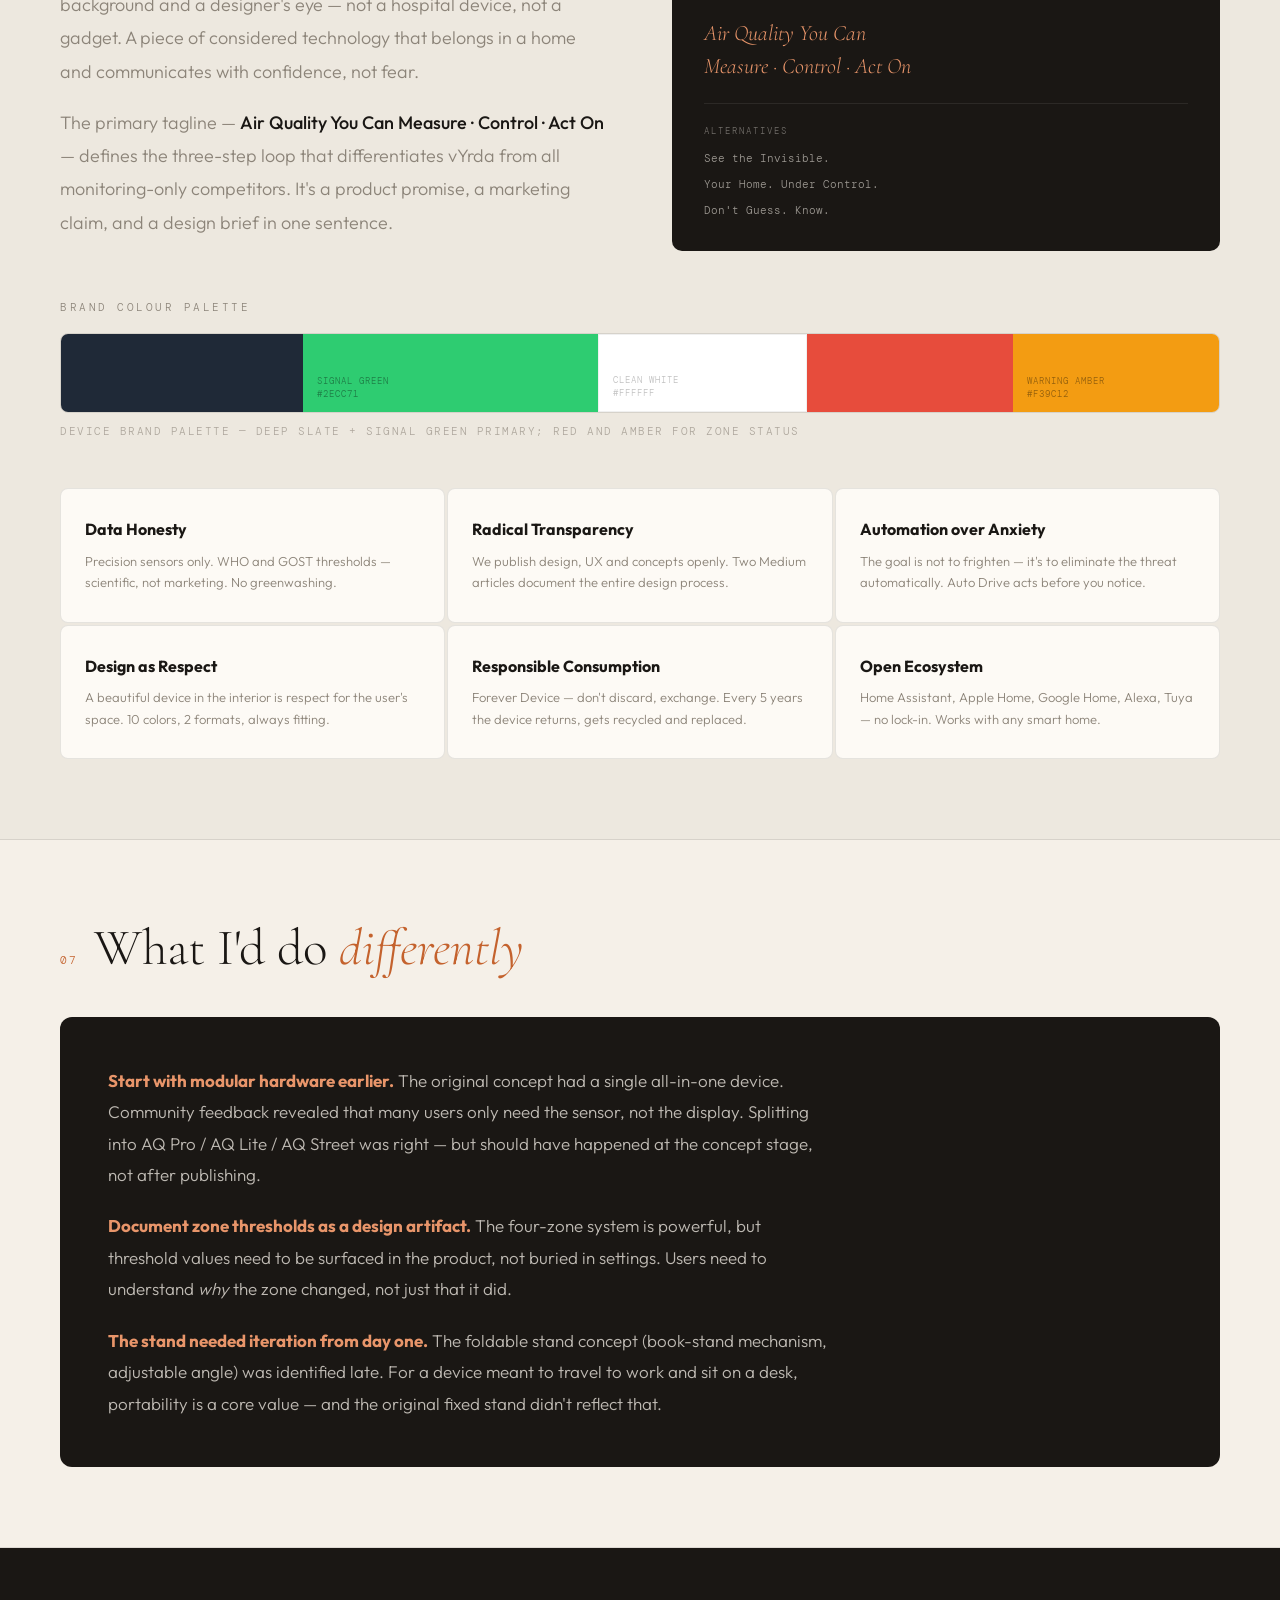
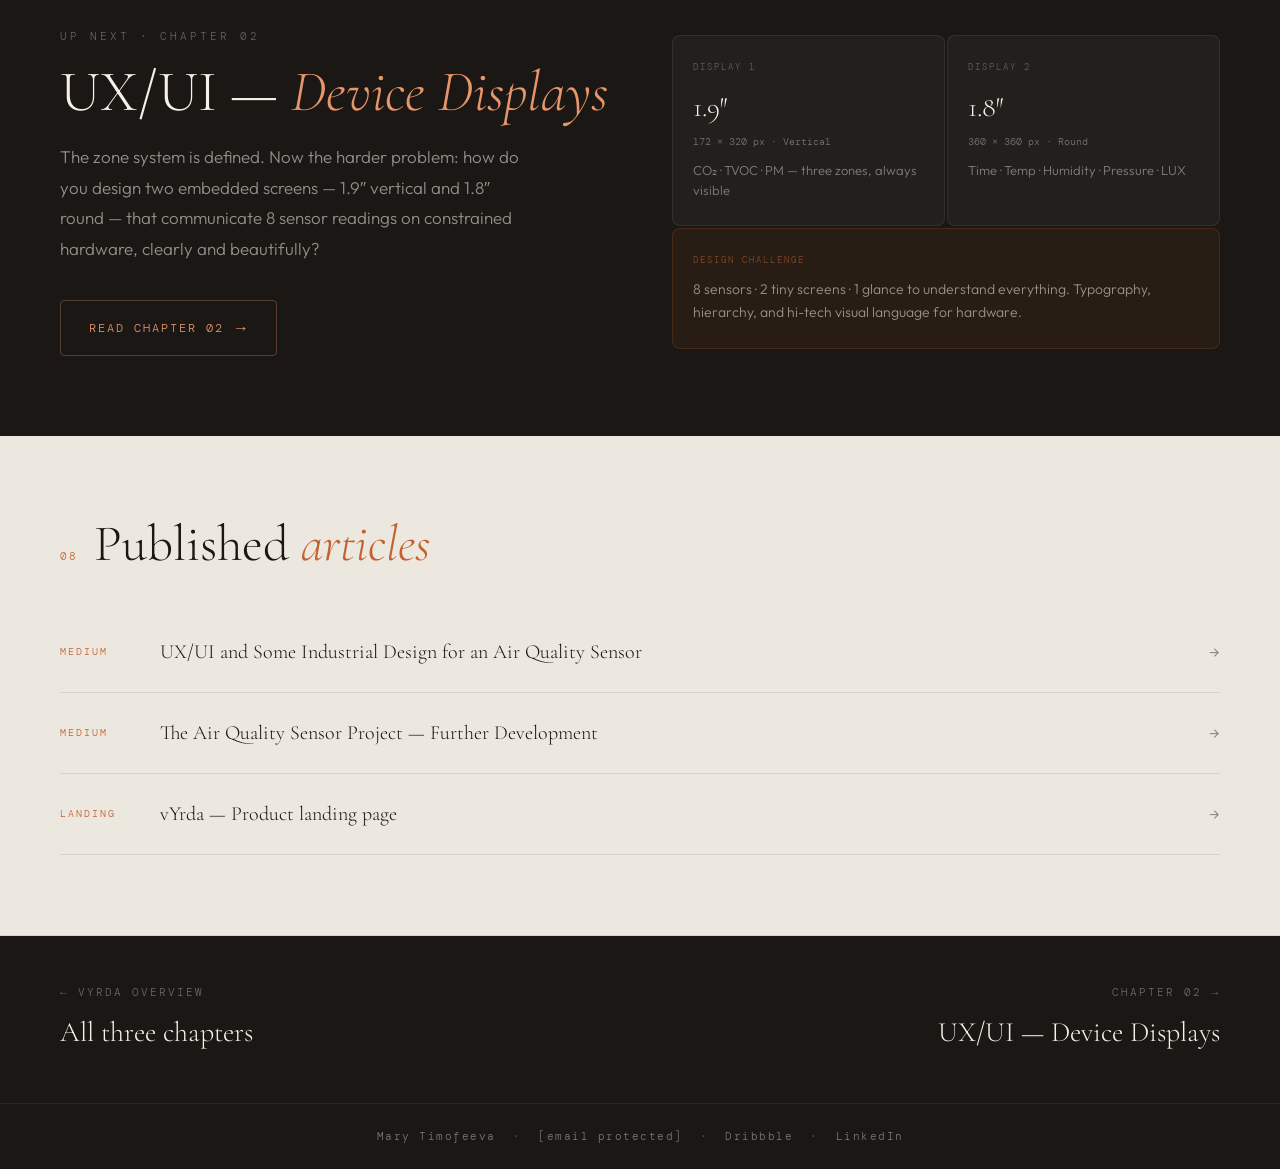
==== commit e9876228: "Add files via upload" ====
--- a/case-air-quality-sensor-concept.html
+++ b/case-air-quality-sensor-concept.html
@@ -933,4 +933,4 @@
 });
 </script>
 </body>
-</html>
+</html>
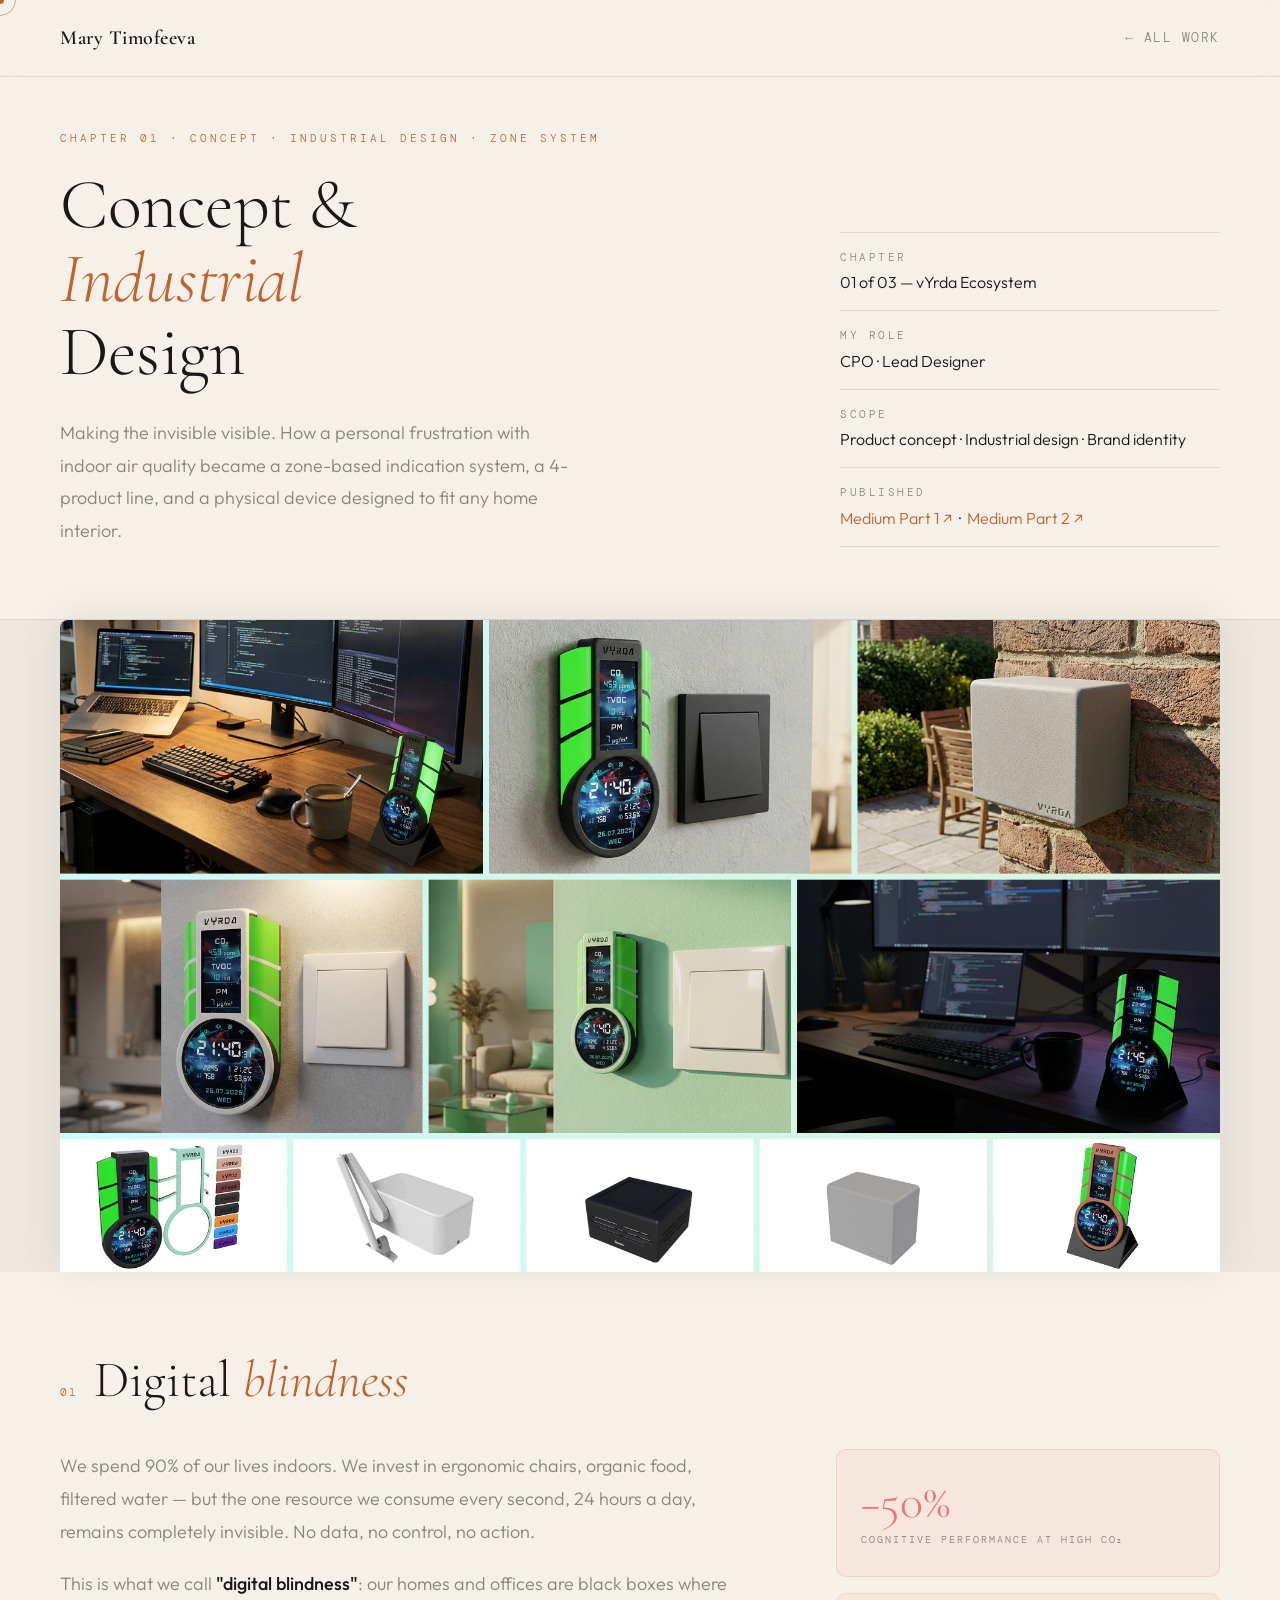
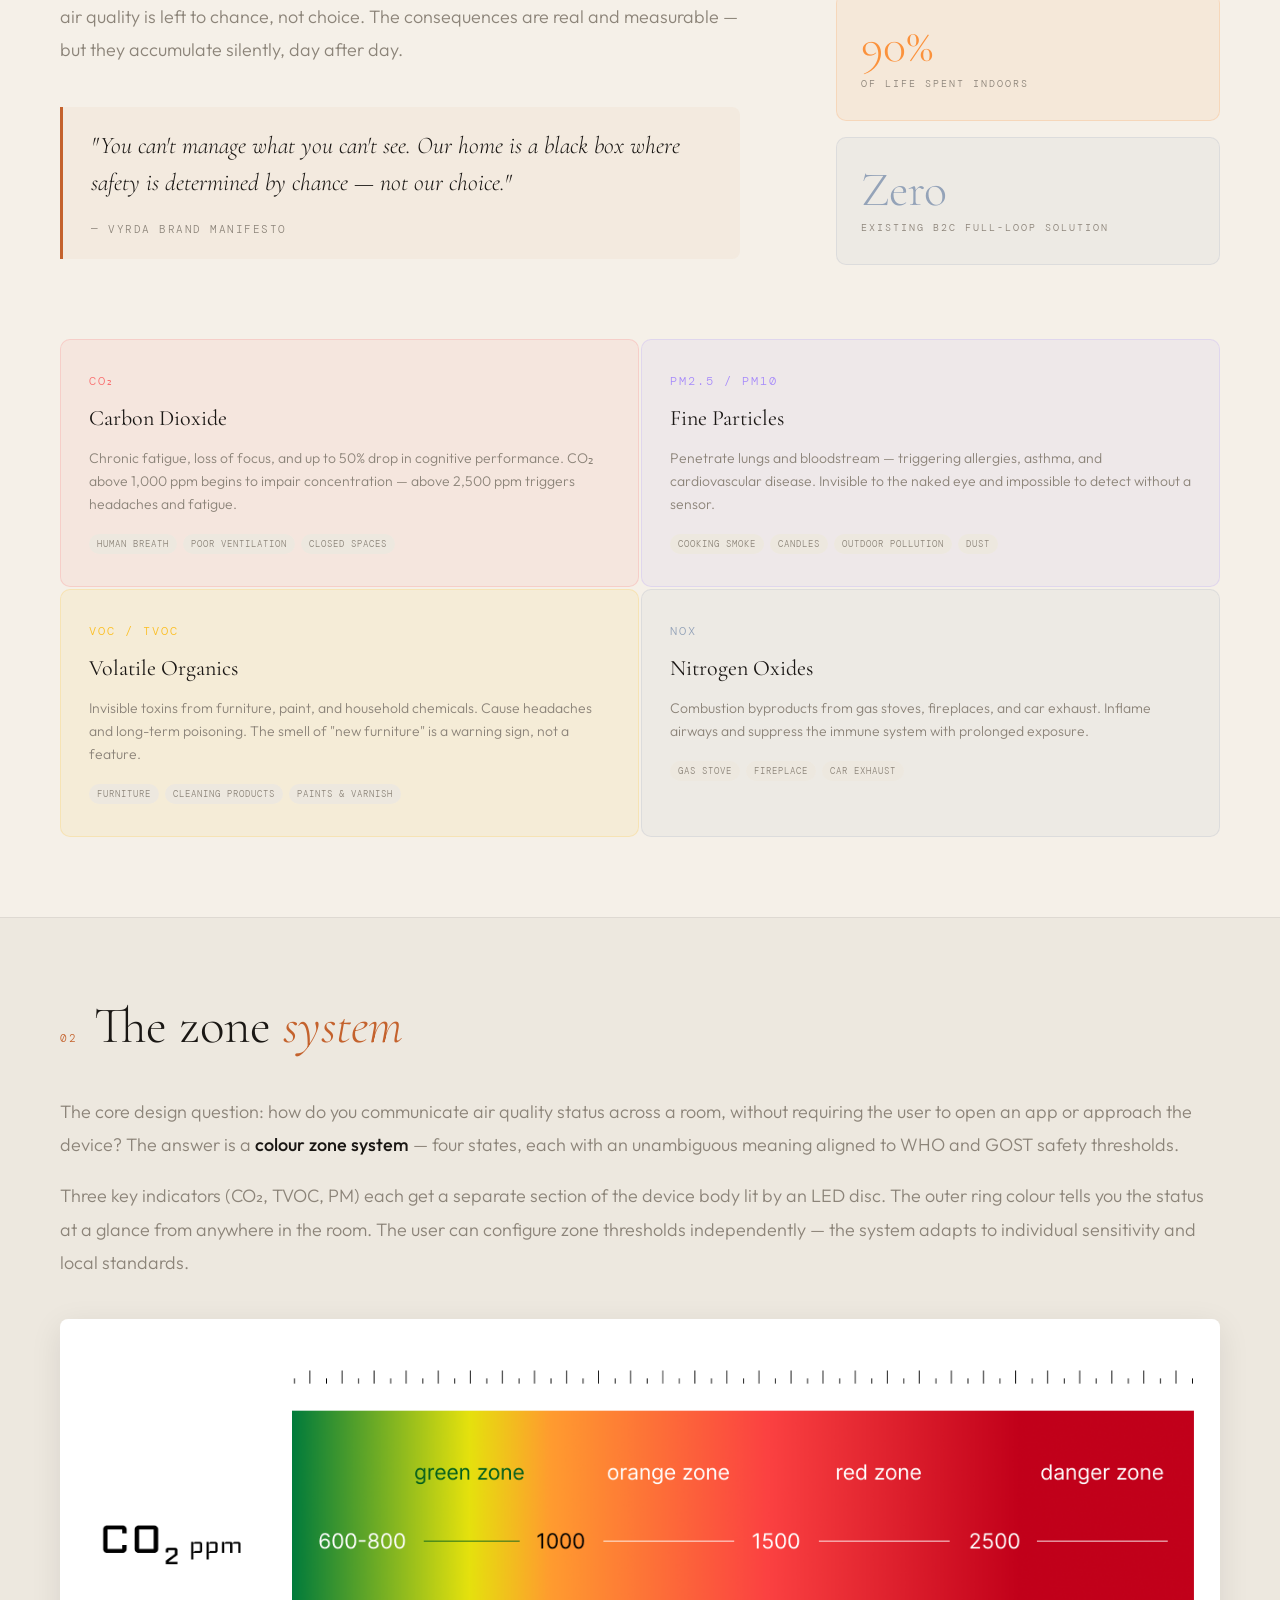
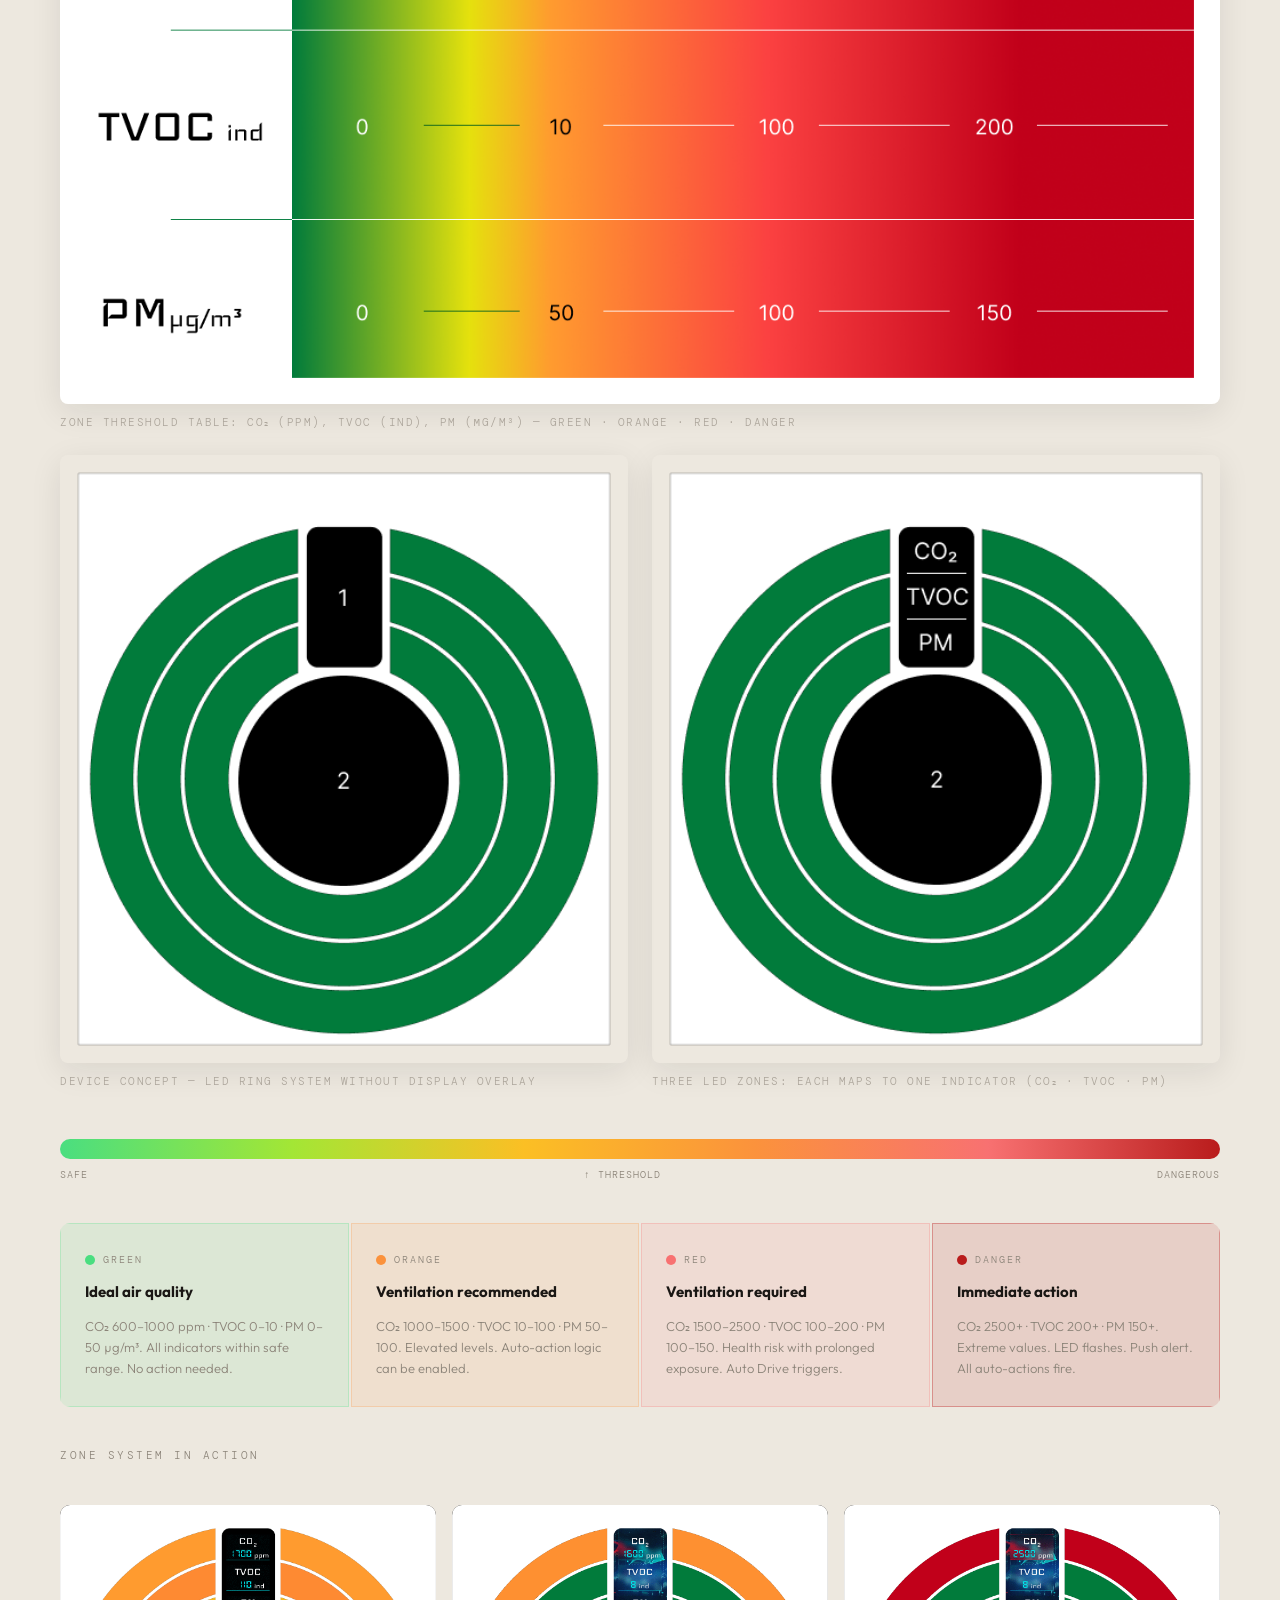
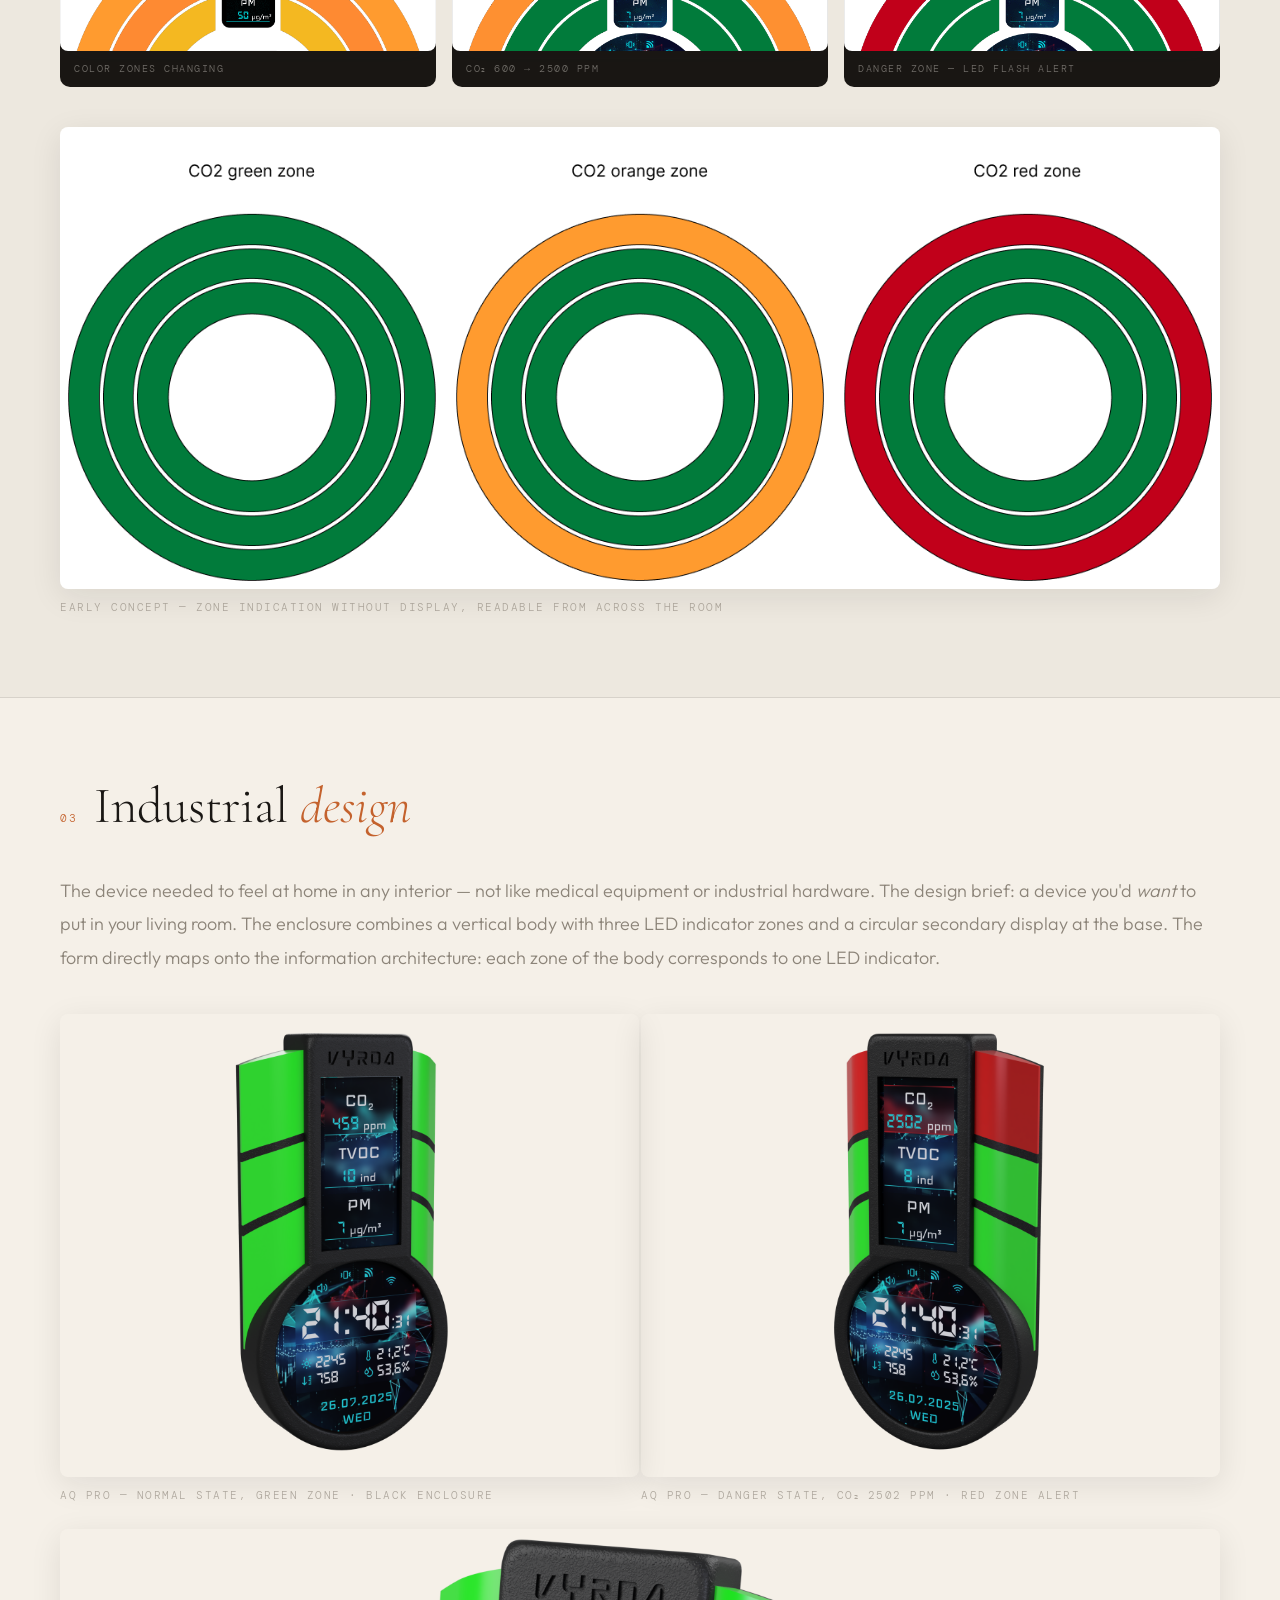
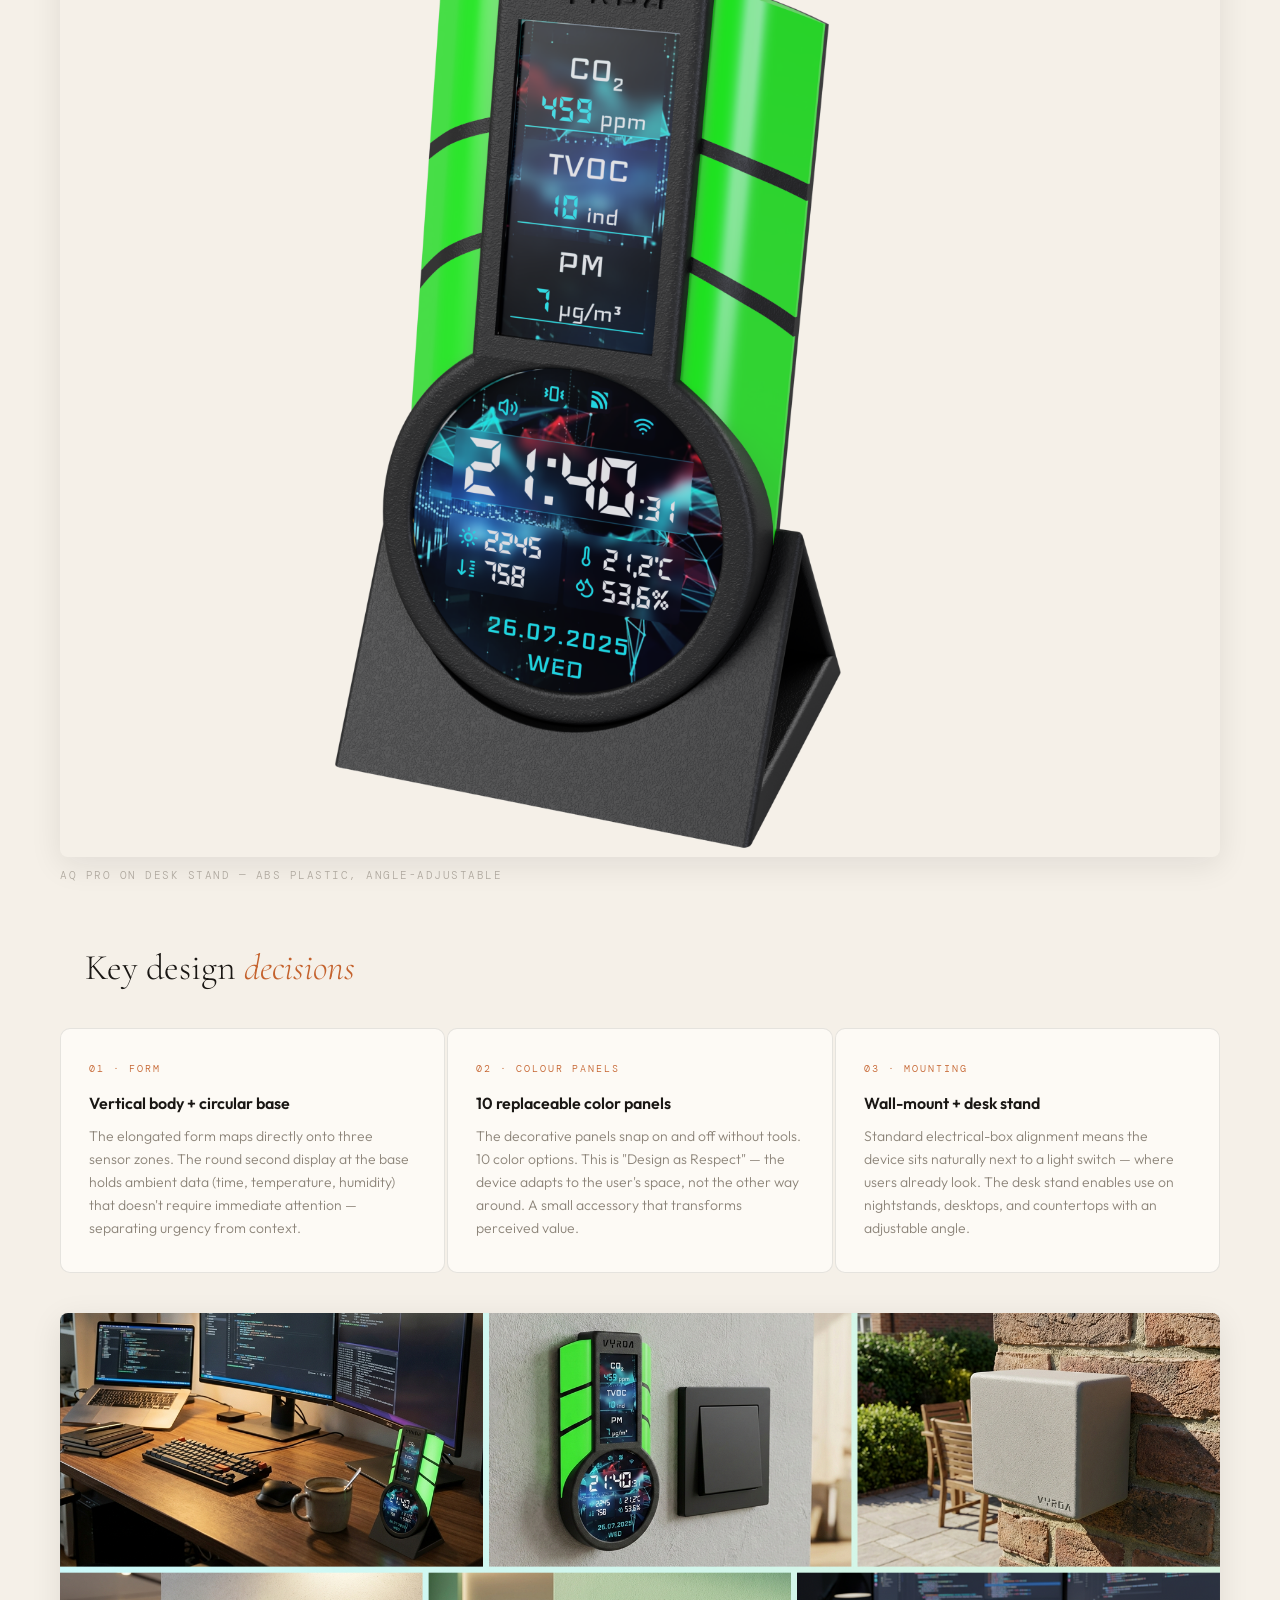
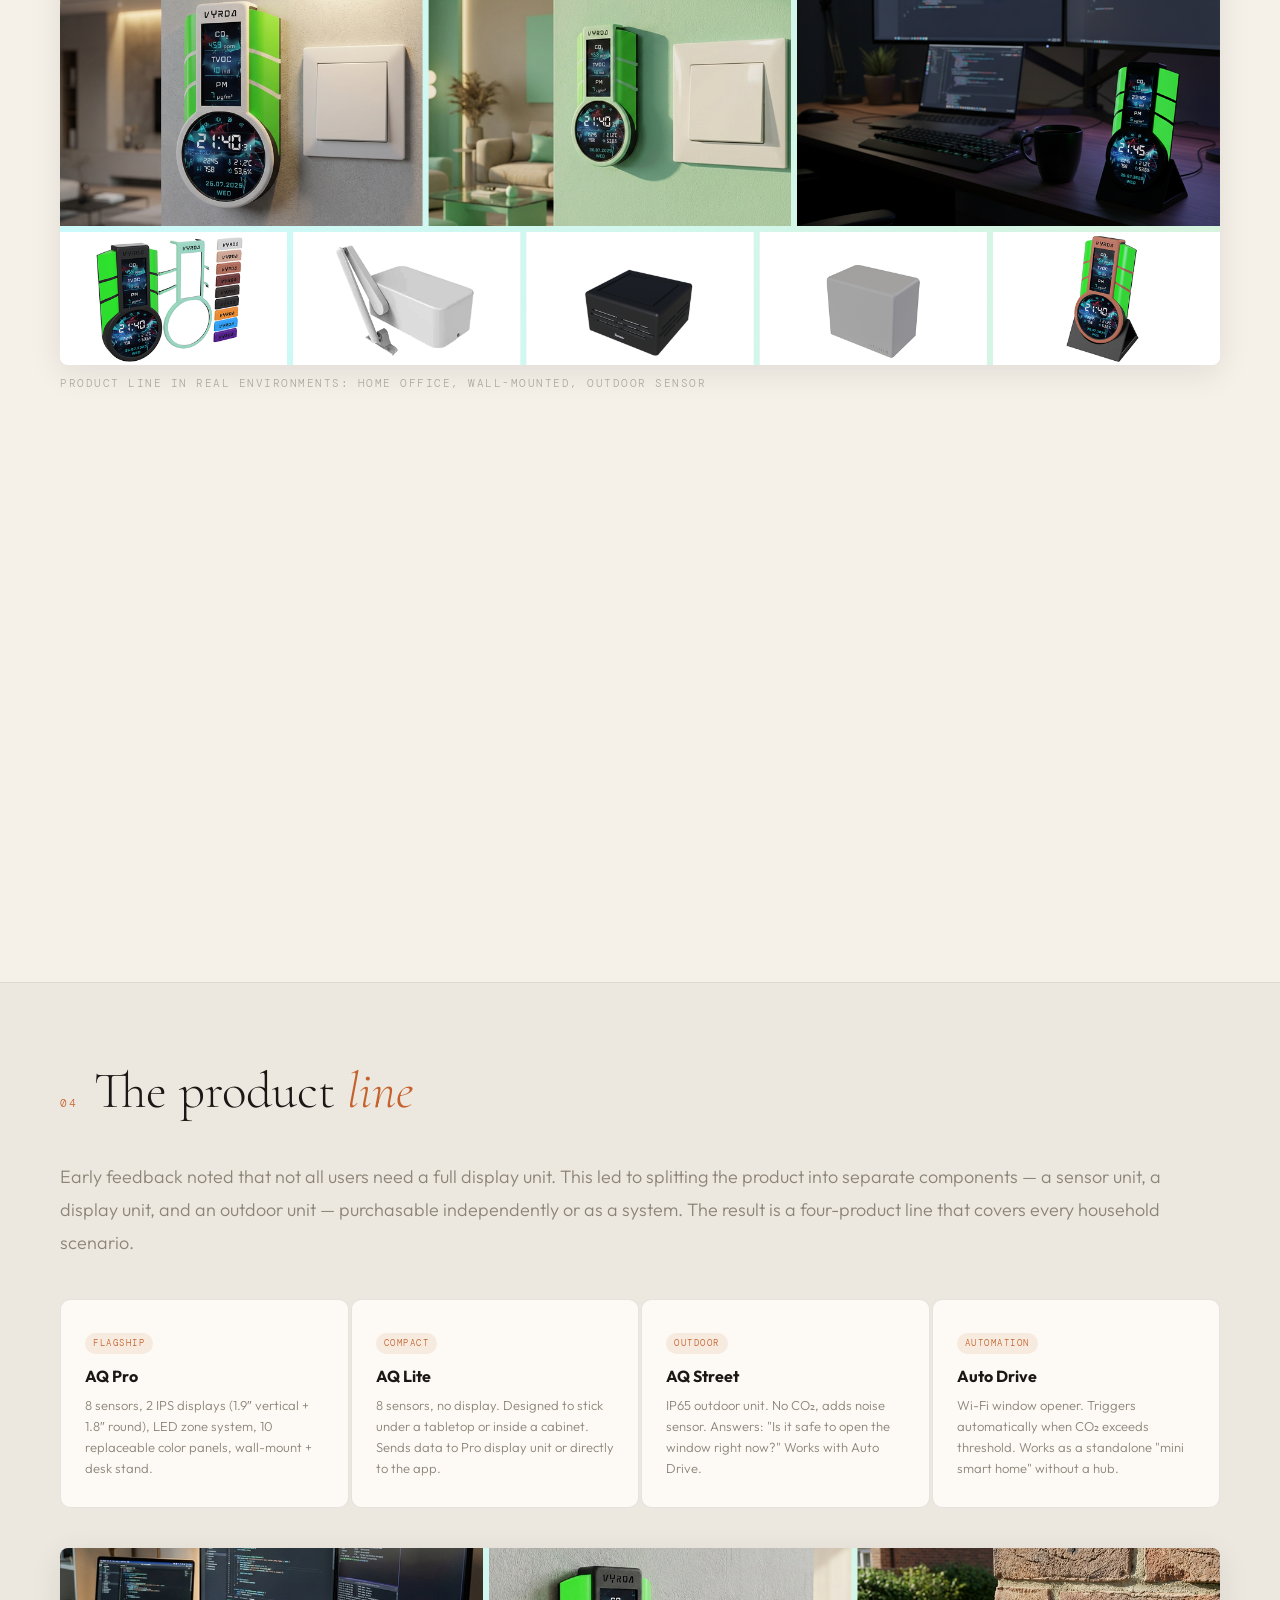
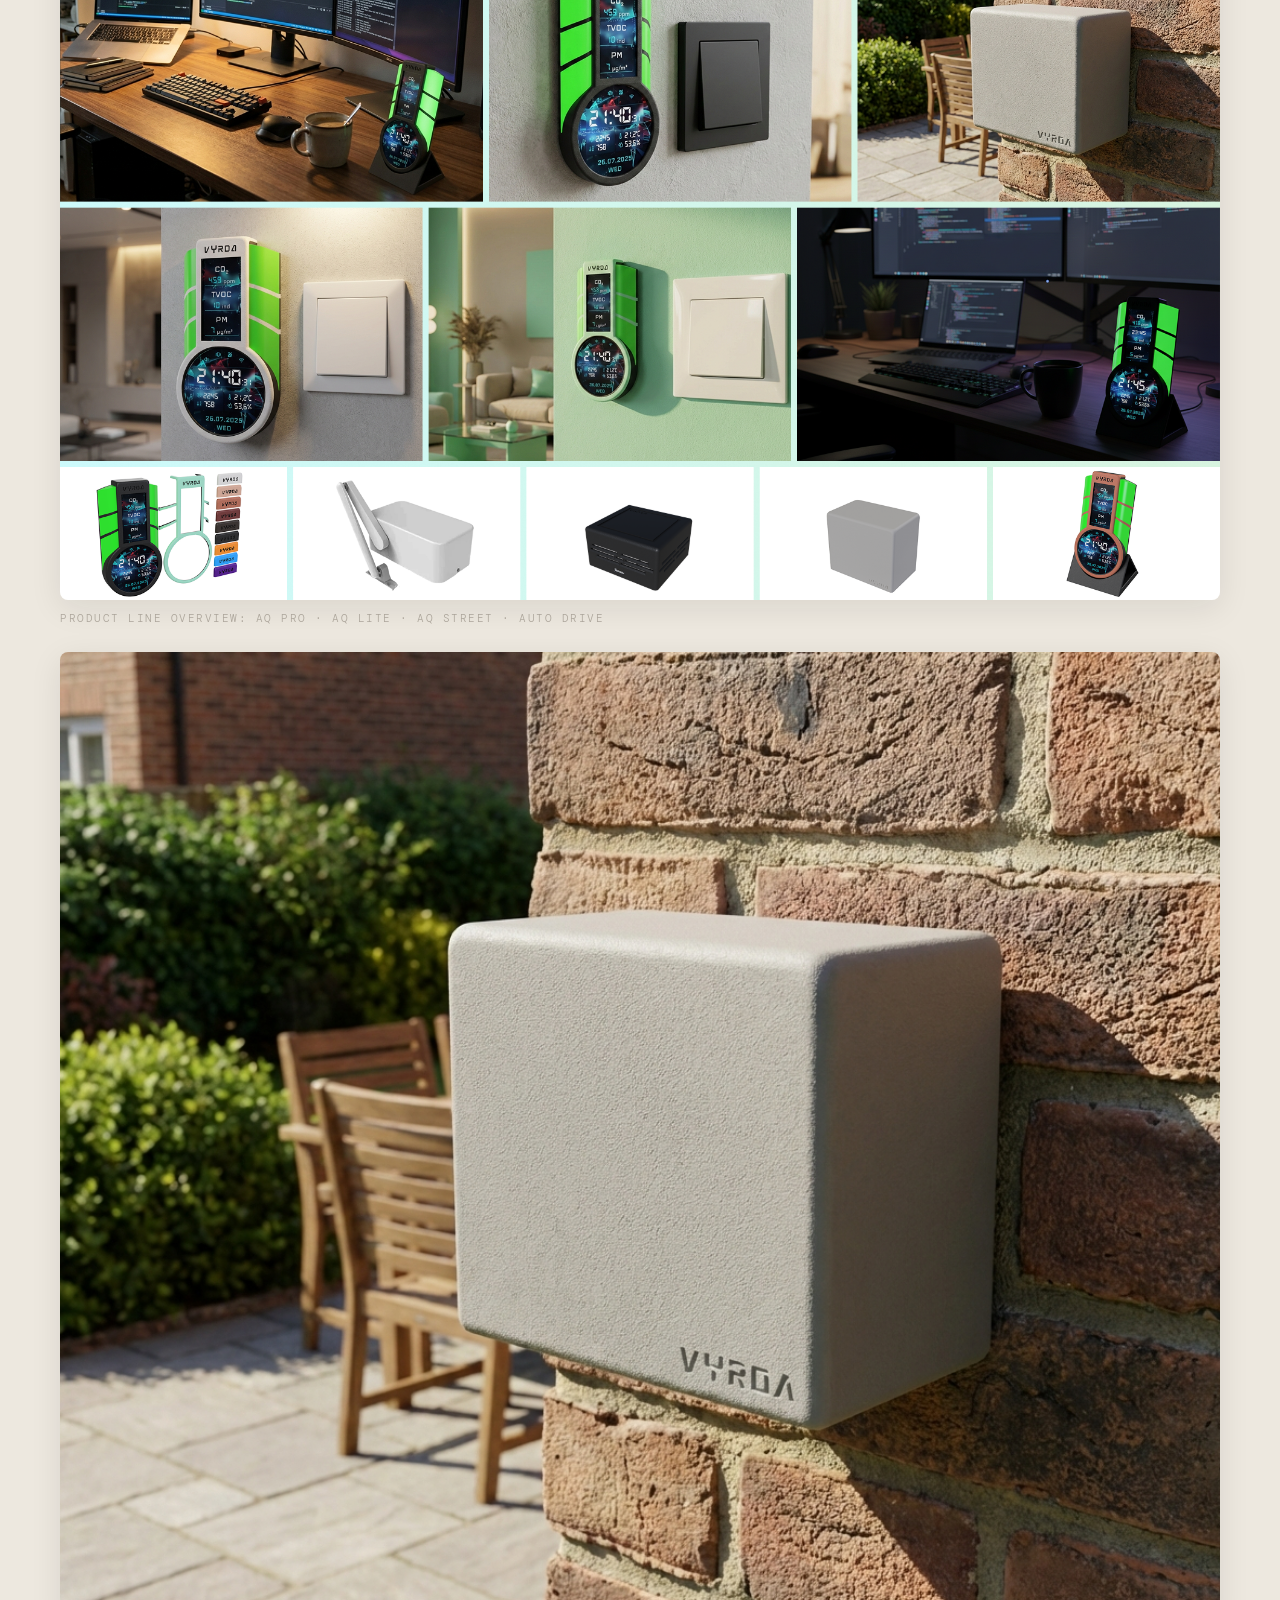
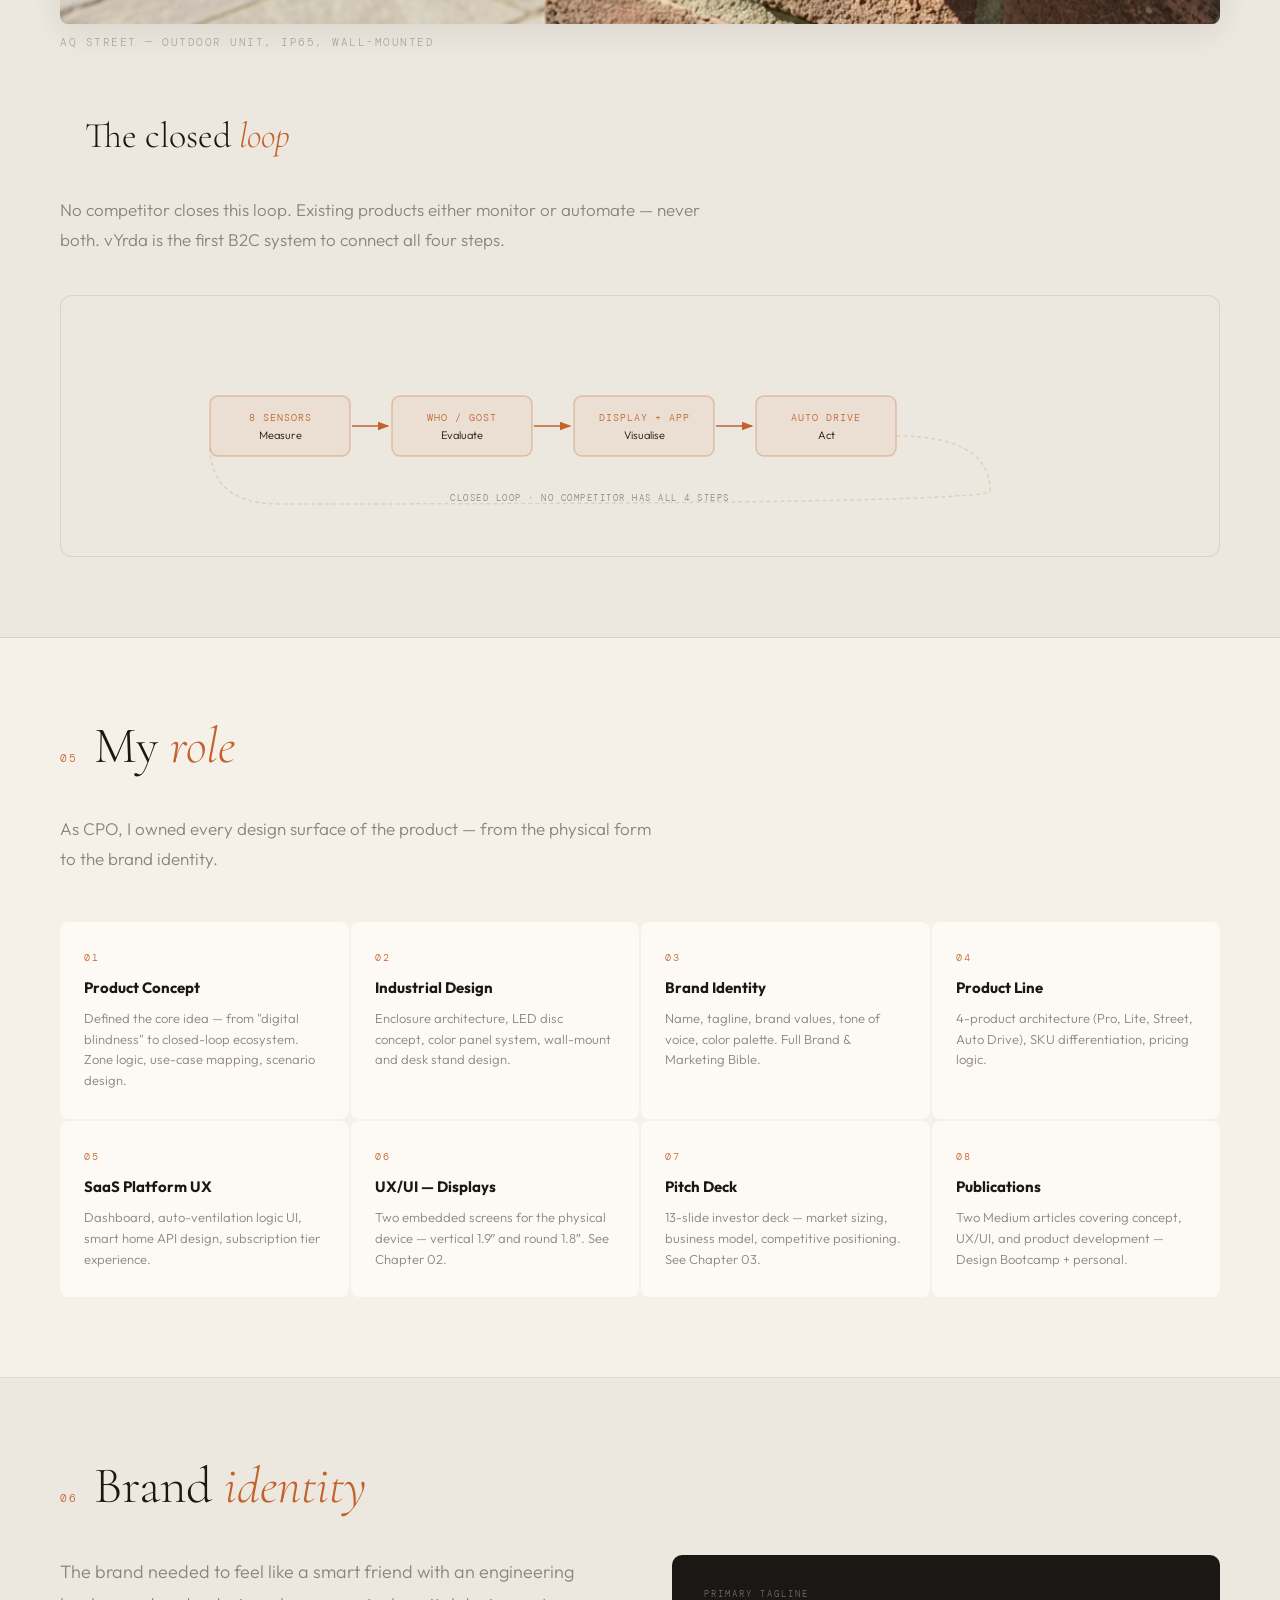
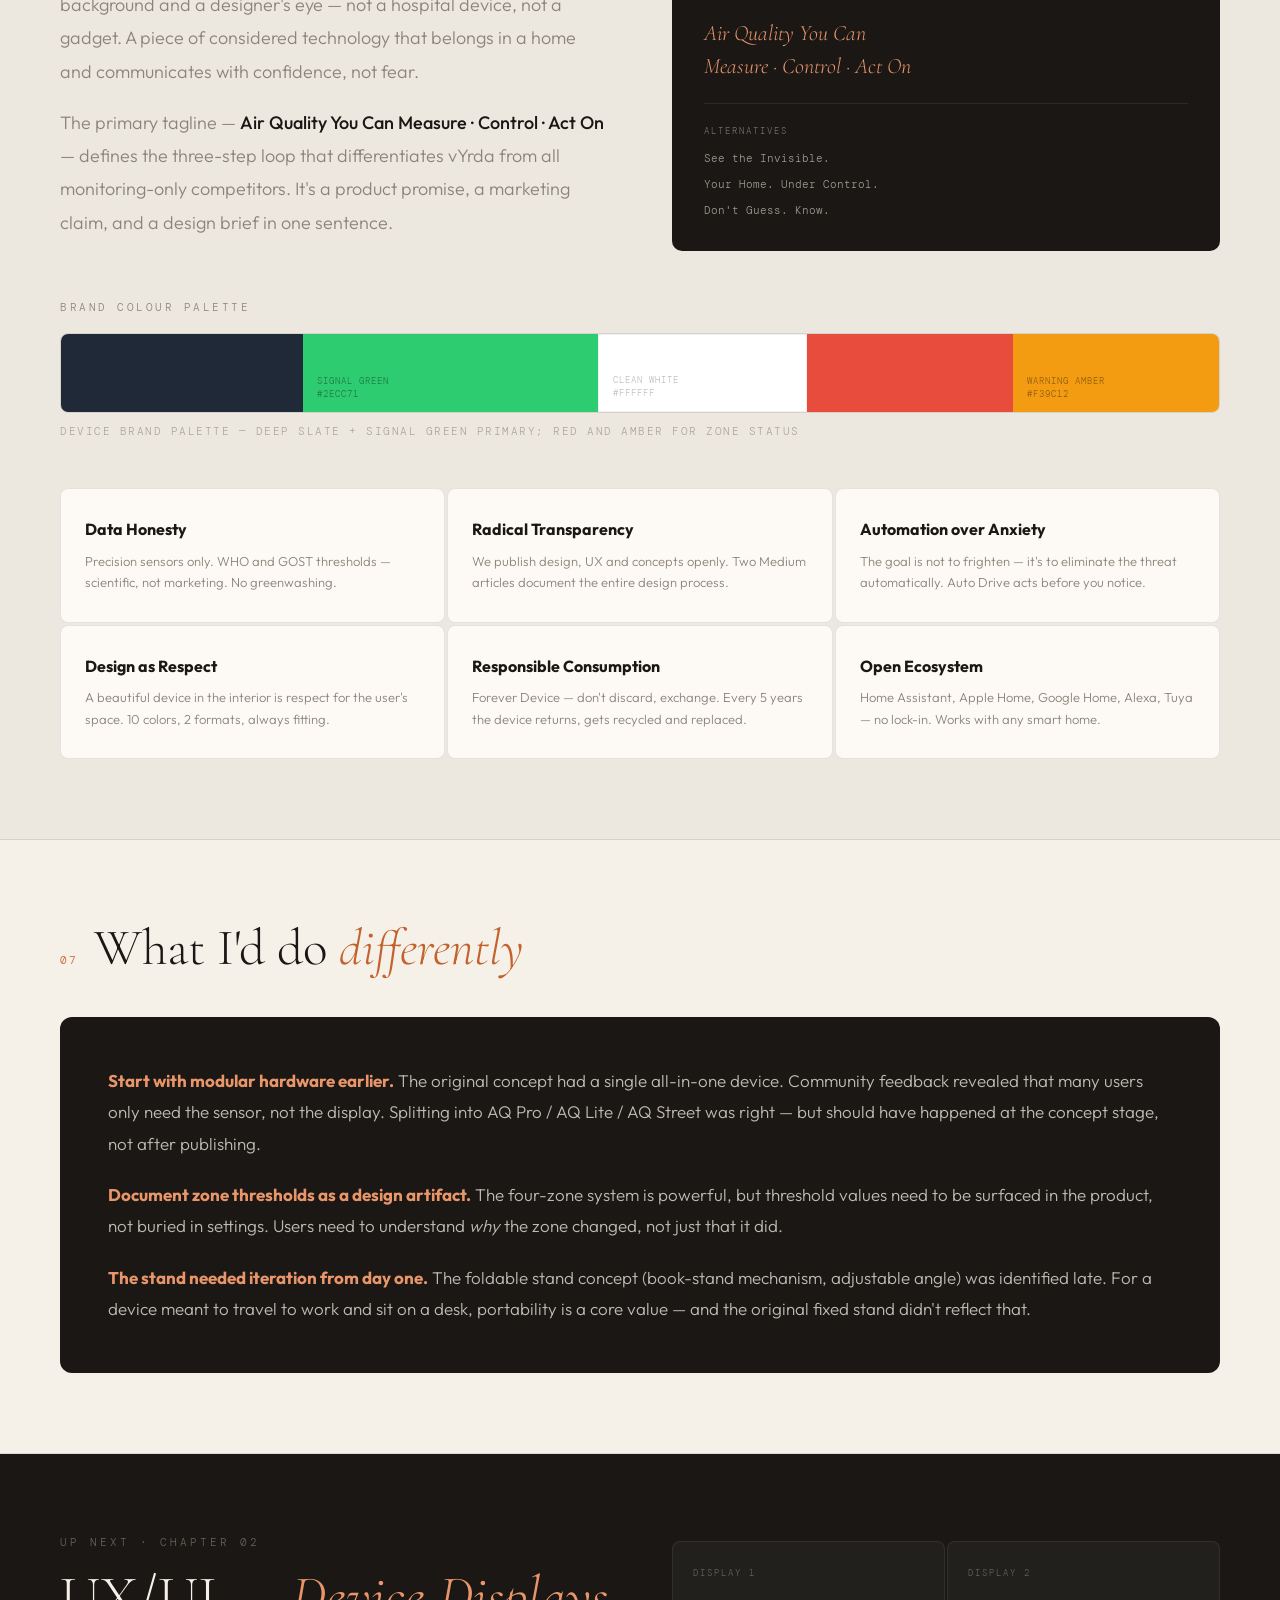
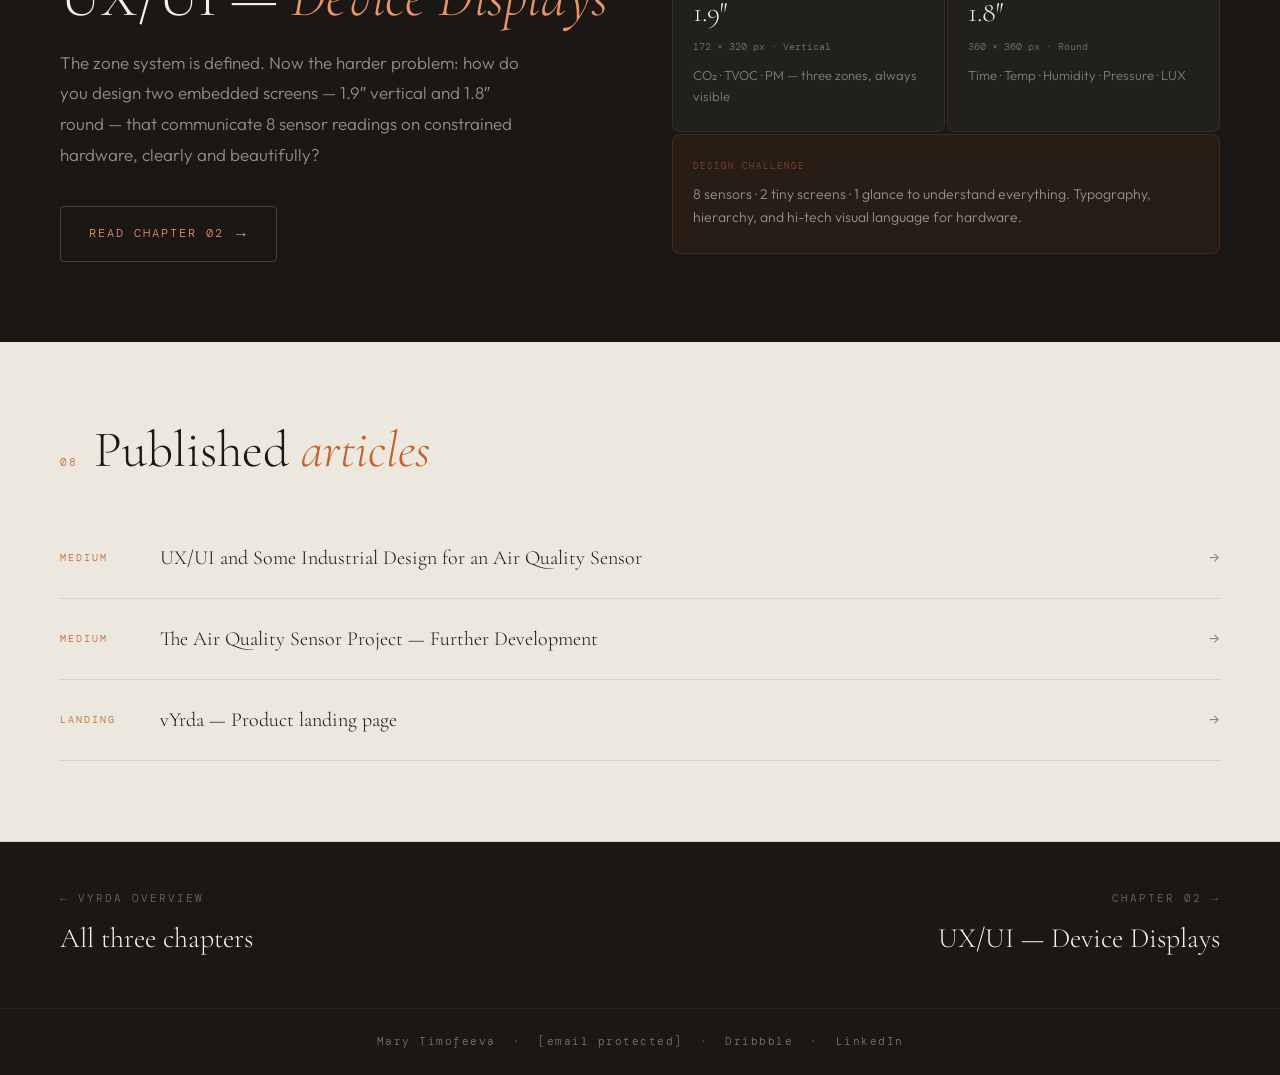
==== commit e9aa301a: "Add files via upload" ====
--- a/case-air-quality-sensor-concept.html
+++ b/case-air-quality-sensor-concept.html
@@ -130,7 +130,7 @@
 .palette-swatch-label { font-family: 'DM Mono', monospace; font-size: 9px; letter-spacing: 1px; line-height: 1.5; }
 
 .reflection-block { background: var(--ink); color: var(--cream); border-radius: 12px; padding: 48px; margin-top: 40px; }
-.reflection-block p { font-size: 17px; line-height: 1.85; color: rgba(245,240,232,0.75); max-width: 720px; }
+.reflection-block p { font-size: 17px; line-height: 1.85; color: rgba(245,240,232,0.75); }
 .reflection-block strong { color: var(--accent-light); }
 
 .article-links { margin-top: 40px; }
@@ -171,7 +171,7 @@
 <nav>
   <div class="container">
     <a href="index.html" class="nav-logo">Mary Timofeeva</a>
-    <a href="index.html" class="nav-back">← vYrda overview</a>
+    <a href="index.html#work" class="nav-back">← All work</a>
   </div>
 </nav>
 
